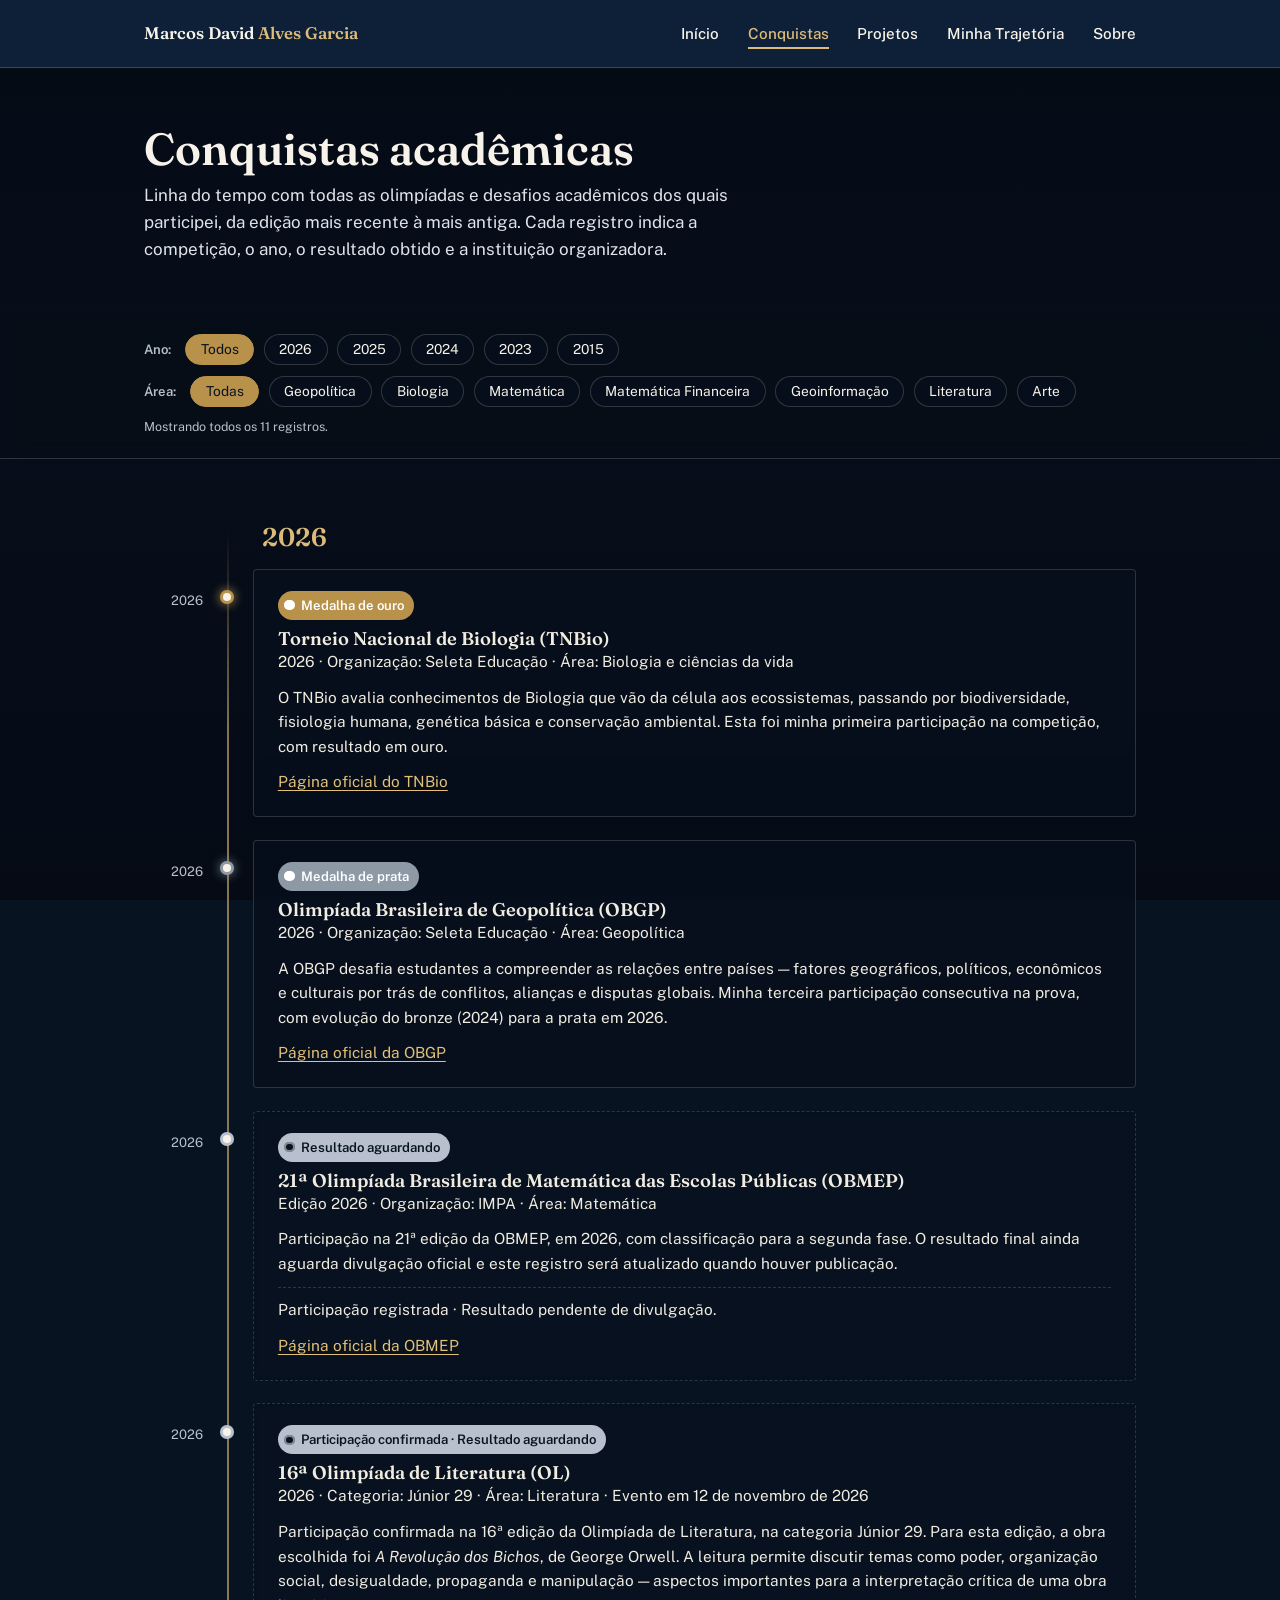
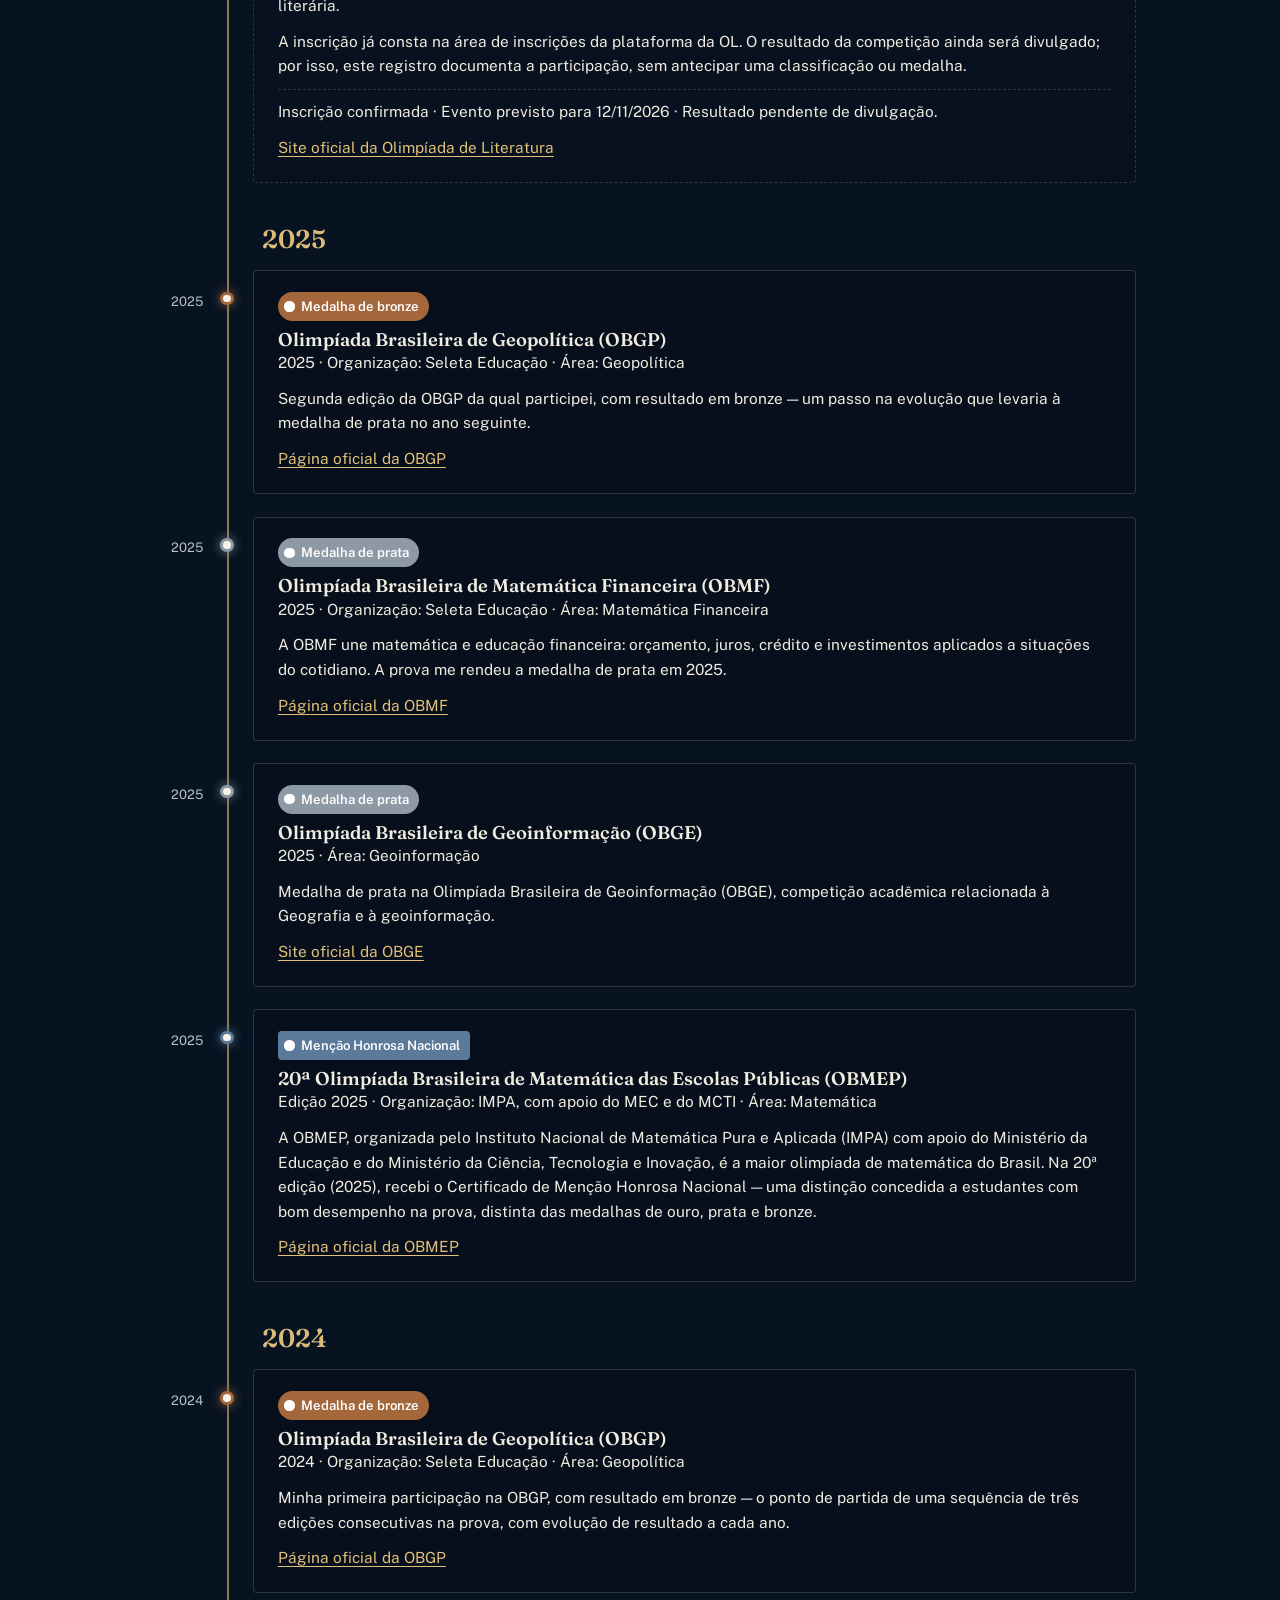
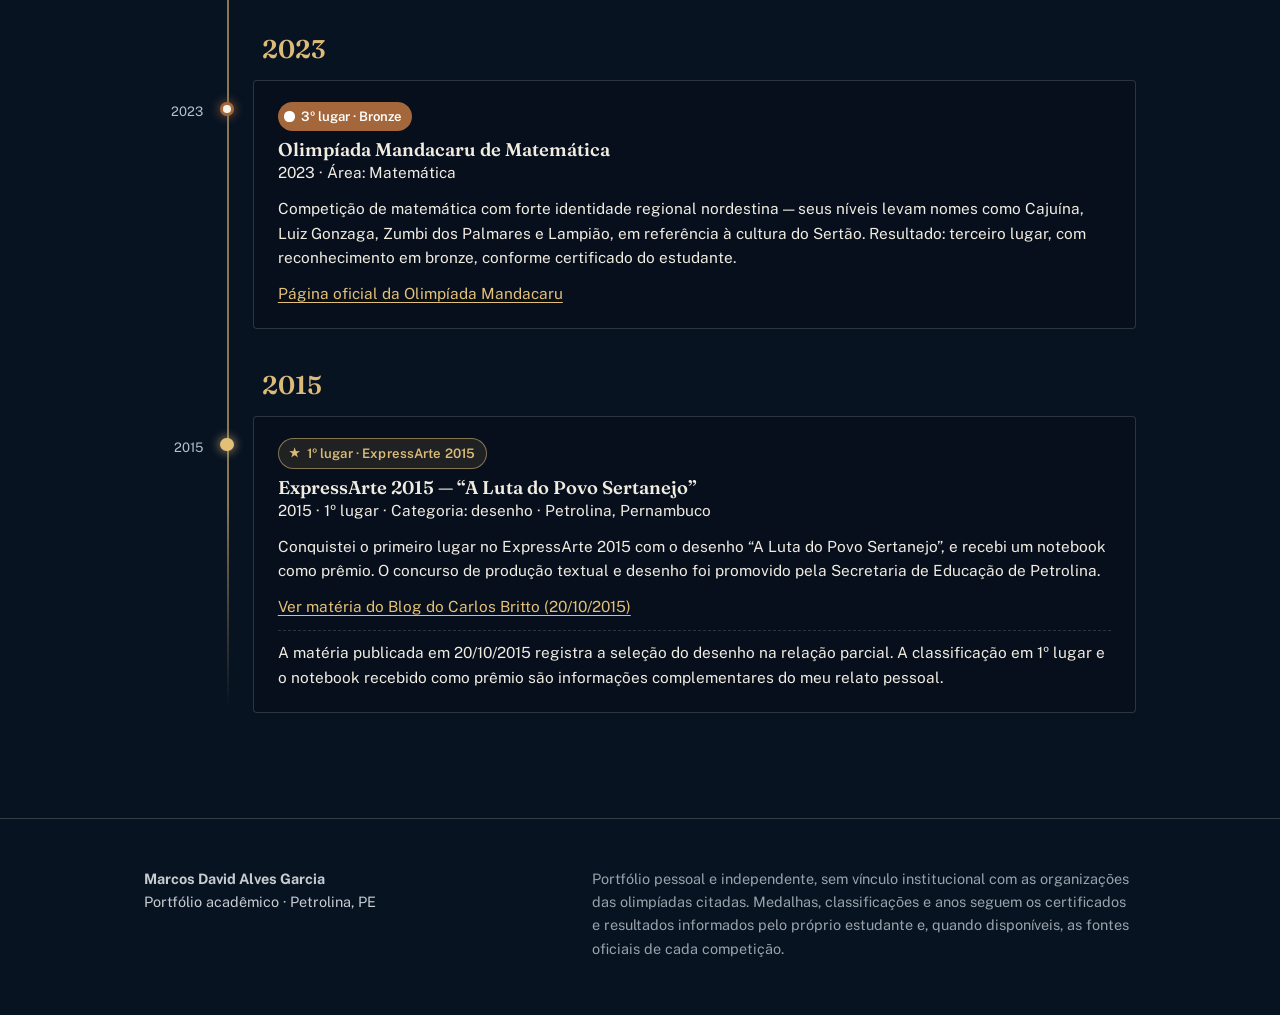
==== conquistas/index.html @ 0e39a878 "Adiciona link para a página de projetos" ====
<!DOCTYPE html>
<html lang="pt-BR">
<head>
<meta charset="UTF-8">
<meta name="viewport" content="width=device-width, initial-scale=1.0">
<title>Conquistas de Marcos David Alves Garcia | Medalhas em Olimpíadas Acadêmicas</title>
<meta name="description" content="Conheça as conquistas acadêmicas de Marcos David Alves Garcia: medalhas na OBGP, TNBio, OBMF, OBGE, Olimpíada Mandacaru e outras olimpíadas, de 2015 a 2026.">
<link rel="canonical" href="https://davidgarcia15.github.io/marcosdavidalvesgarcia.github.io./conquistas/">

<meta property="og:type" content="website">
<meta property="og:title" content="Conquistas de Marcos David Alves Garcia">
<meta property="og:description" content="Linha do tempo de medalhas e distinções em olimpíadas acadêmicas, de 2015 a 2026.">
<meta property="og:url" content="https://davidgarcia15.github.io/marcosdavidalvesgarcia.github.io./conquistas/">
<meta property="og:locale" content="pt_BR">
<meta name="twitter:card" content="summary">
<meta name="twitter:title" content="Conquistas de Marcos David Alves Garcia">
<meta name="twitter:description" content="Linha do tempo de medalhas e distinções em olimpíadas acadêmicas, de 2015 a 2026.">

<link rel="icon" href="data:image/svg+xml,%3Csvg xmlns='http://www.w3.org/2000/svg' viewBox='0 0 64 64'%3E%3Ccircle cx='32' cy='32' r='31' fill='%230e2038'/%3E%3Ccircle cx='32' cy='32' r='31' fill='none' stroke='%23b8914a' stroke-width='2'/%3E%3Ctext x='32' y='43' font-family='Georgia,serif' font-size='30' fill='%23dcbb79' text-anchor='middle'%3EM%3C/text%3E%3C/svg%3E">

<link rel="preconnect" href="https://fonts.googleapis.com">
<link rel="preconnect" href="https://fonts.gstatic.com" crossorigin>
<link href="https://fonts.googleapis.com/css2?family=Fraunces:ital,wght@0,500;0,600;1,500&family=Public+Sans:wght@400;500;600;700&display=swap" rel="stylesheet">

<link rel="stylesheet" href="../style.css">

<script type="application/ld+json">
{
  "@context": "https://schema.org",
  "@type": "CollectionPage",
  "name": "Conquistas de Marcos David Alves Garcia",
  "url": "https://davidgarcia15.github.io/marcosdavidalvesgarcia.github.io./conquistas/",
  "about": {
    "@type": "Person",
    "name": "Marcos David Alves Garcia"
  }
}
</script>
</head>
<body>
<a class="skip-link" href="#conteudo">Pular para o conteúdo</a>

<header class="site-header">
  <div class="wrap">
    <a class="brand" href="../">Marcos David <span>Alves Garcia</span></a>
    <button class="nav-toggle" aria-expanded="false" aria-controls="main-nav">Menu</button>
    <nav class="main-nav" id="main-nav" aria-label="Navegação principal">
      <ul>
        <li><a href="../">Início</a></li>
        <li><a href="./" aria-current="page">Conquistas</a></li>
        <li><a href="../projetos/">Projetos</a></li>
        <li><a href="../#minha-trajetoria">Minha Trajetória</a></li>
        <li><a href="../sobre/">Sobre</a></li>
      </ul>
    </nav>
  </div>
</header>

<main id="conteudo">

  <section class="page-hero">
    <div class="wrap">
      <h1>Conquistas acadêmicas</h1>
      <p>
        Linha do tempo com todas as olimpíadas e desafios acadêmicos dos quais participei,
        da edição mais recente à mais antiga. Cada registro indica a competição, o ano, o
        resultado obtido e a instituição organizadora.
      </p>
    </div>
  </section>

  <nav class="filters" aria-label="Filtros de conquistas">
    <div class="wrap">
      <div class="filter-row filter-group" role="group" aria-label="Filtrar por ano">
        <span class="filter-label">Ano:</span>
        <button type="button" class="filter-btn" data-filter-group="ano" data-filter-value="todos" aria-pressed="true">Todos</button>
        <button type="button" class="filter-btn" data-filter-group="ano" data-filter-value="2026" aria-pressed="false">2026</button>
        <button type="button" class="filter-btn" data-filter-group="ano" data-filter-value="2025" aria-pressed="false">2025</button>
        <button type="button" class="filter-btn" data-filter-group="ano" data-filter-value="2024" aria-pressed="false">2024</button>
        <button type="button" class="filter-btn" data-filter-group="ano" data-filter-value="2023" aria-pressed="false">2023</button>
        <button type="button" class="filter-btn" data-filter-group="ano" data-filter-value="2015" aria-pressed="false">2015</button>
      </div>
      <div class="filter-row filter-group" role="group" aria-label="Filtrar por área do conhecimento">
        <span class="filter-label">Área:</span>
        <button type="button" class="filter-btn" data-filter-group="area" data-filter-value="todas" aria-pressed="true">Todas</button>
        <button type="button" class="filter-btn" data-filter-group="area" data-filter-value="geopolitica" aria-pressed="false">Geopolítica</button>
        <button type="button" class="filter-btn" data-filter-group="area" data-filter-value="biologia" aria-pressed="false">Biologia</button>
        <button type="button" class="filter-btn" data-filter-group="area" data-filter-value="matematica" aria-pressed="false">Matemática</button>
        <button type="button" class="filter-btn" data-filter-group="area" data-filter-value="matematica-financeira" aria-pressed="false">Matemática Financeira</button>
        <button type="button" class="filter-btn" data-filter-group="area" data-filter-value="geoinformacao" aria-pressed="false">Geoinformação</button>
        <button type="button" class="filter-btn" data-filter-group="area" data-filter-value="literatura" aria-pressed="false">Literatura</button>
        <button type="button" class="filter-btn" data-filter-group="area" data-filter-value="arte" aria-pressed="false">Arte</button>
      </div>
      <p id="filter-status" class="filter-status" role="status" aria-live="polite" aria-atomic="true">11 registros no catálogo. Use os filtros para explorar a lista.</p>
    </div>
  </nav>

  <section class="timeline">
    <div class="wrap">
      <div class="timeline-list">

        <div class="year-group" data-year="2026">
          <h2 class="year-heading">2026</h2>

          <article class="achievement" data-ano="2026" data-area="biologia">
            <div class="achievement-when">2026</div>
            <div class="achievement-dot-col"><span class="achievement-dot dot-ouro"></span></div>
            <div class="achievement-card">
              <div class="achievement-top">
                <span class="medal-tag medal-ouro">Medalha de ouro</span>
              </div>
              <h3>Torneio Nacional de Biologia (TNBio)</h3>
              <p class="achievement-meta">2026 · Organização: Seleta Educação · Área: Biologia e ciências da vida</p>
              <p>
                O TNBio avalia conhecimentos de Biologia que vão da célula aos ecossistemas,
                passando por biodiversidade, fisiologia humana, genética básica e conservação
                ambiental. Esta foi minha primeira participação na competição, com resultado
                em ouro.
              </p>
              <p class="achievement-link"><a href="https://www.seletaeducacao.com.br/tnbio" target="_blank" rel="noopener">Página oficial do TNBio</a></p>
            </div>
          </article>

          <article class="achievement" data-ano="2026" data-area="geopolitica">
            <div class="achievement-when">2026</div>
            <div class="achievement-dot-col"><span class="achievement-dot dot-prata"></span></div>
            <div class="achievement-card">
              <div class="achievement-top">
                <span class="medal-tag medal-prata">Medalha de prata</span>
              </div>
              <h3>Olimpíada Brasileira de Geopolítica (OBGP)</h3>
              <p class="achievement-meta">2026 · Organização: Seleta Educação · Área: Geopolítica</p>
              <p>
                A OBGP desafia estudantes a compreender as relações entre países — fatores
                geográficos, políticos, econômicos e culturais por trás de conflitos, alianças
                e disputas globais. Minha terceira participação consecutiva na prova, com
                evolução do bronze (2024) para a prata em 2026.
              </p>
              <p class="achievement-link"><a href="https://www.seletaeducacao.com.br/obgp" target="_blank" rel="noopener">Página oficial da OBGP</a></p>
            </div>
          </article>

          <article class="achievement" data-ano="2026" data-area="matematica">
            <div class="achievement-when">2026</div>
            <div class="achievement-dot-col"><span class="achievement-dot dot-pendente"></span></div>
            <div class="achievement-card is-pending">
              <div class="achievement-top">
                <span class="medal-tag medal-pendente">Resultado aguardando</span>
              </div>
              <h3>21ª Olimpíada Brasileira de Matemática das Escolas Públicas (OBMEP)</h3>
              <p class="achievement-meta">Edição 2026 · Organização: IMPA · Área: Matemática</p>
              <p>
                Participação na 21ª edição da OBMEP, em 2026, com classificação para a
                segunda fase. O resultado final ainda aguarda divulgação oficial e este
                registro será atualizado quando houver publicação.
              </p>
              <p class="pending-note">Participação registrada · Resultado pendente de divulgação.</p>
              <p class="achievement-link"><a href="https://www.obmep.org.br/" target="_blank" rel="noopener">Página oficial da OBMEP</a></p>
            </div>
          </article>

          <article class="achievement" data-ano="2026" data-area="literatura">
            <div class="achievement-when">2026</div>
            <div class="achievement-dot-col"><span class="achievement-dot dot-pendente"></span></div>
            <div class="achievement-card is-pending">
              <div class="achievement-top">
                <span class="medal-tag medal-pendente">Participação confirmada · Resultado aguardando</span>
              </div>
              <h3>16ª Olimpíada de Literatura (OL)</h3>
              <p class="achievement-meta">2026 · Categoria: Júnior 29 · Área: Literatura · Evento em 12 de novembro de 2026</p>
              <p>
                Participação confirmada na 16ª edição da Olimpíada de Literatura, na categoria
                Júnior 29. Para esta edição, a obra escolhida foi <em>A Revolução dos Bichos</em>,
                de George Orwell. A leitura permite discutir temas como poder, organização
                social, desigualdade, propaganda e manipulação — aspectos importantes para a
                interpretação crítica de uma obra literária.
              </p>
              <p>
                A inscrição já consta na área de inscrições da plataforma da OL. O resultado
                da competição ainda será divulgado; por isso, este registro documenta a
                participação, sem antecipar uma classificação ou medalha.
              </p>
              <p class="pending-note">Inscrição confirmada · Evento previsto para 12/11/2026 · Resultado pendente de divulgação.</p>
              <p class="achievement-link"><a href="https://www.olimpiadadeliteratura.com.br/" target="_blank" rel="noopener">Site oficial da Olimpíada de Literatura</a></p>
            </div>
          </article>
        </div>

        <div class="year-group" data-year="2025">
          <h2 class="year-heading">2025</h2>

          <article class="achievement" data-ano="2025" data-area="geopolitica">
            <div class="achievement-when">2025</div>
            <div class="achievement-dot-col"><span class="achievement-dot dot-bronze"></span></div>
            <div class="achievement-card">
              <div class="achievement-top">
                <span class="medal-tag medal-bronze">Medalha de bronze</span>
              </div>
              <h3>Olimpíada Brasileira de Geopolítica (OBGP)</h3>
              <p class="achievement-meta">2025 · Organização: Seleta Educação · Área: Geopolítica</p>
              <p>
                Segunda edição da OBGP da qual participei, com resultado em bronze — um passo
                na evolução que levaria à medalha de prata no ano seguinte.
              </p>
              <p class="achievement-link"><a href="https://www.seletaeducacao.com.br/obgp" target="_blank" rel="noopener">Página oficial da OBGP</a></p>
            </div>
          </article>

          <article class="achievement" data-ano="2025" data-area="matematica-financeira">
            <div class="achievement-when">2025</div>
            <div class="achievement-dot-col"><span class="achievement-dot dot-prata"></span></div>
            <div class="achievement-card">
              <div class="achievement-top">
                <span class="medal-tag medal-prata">Medalha de prata</span>
              </div>
              <h3>Olimpíada Brasileira de Matemática Financeira (OBMF)</h3>
              <p class="achievement-meta">2025 · Organização: Seleta Educação · Área: Matemática Financeira</p>
              <p>
                A OBMF une matemática e educação financeira: orçamento, juros, crédito e
                investimentos aplicados a situações do cotidiano. A prova me rendeu a medalha
                de prata em 2025.
              </p>
              <p class="achievement-link"><a href="https://www.seletaeducacao.com.br/obmf" target="_blank" rel="noopener">Página oficial da OBMF</a></p>
            </div>
          </article>


          <article class="achievement" data-ano="2025" data-area="geoinformacao">
            <div class="achievement-when">2025</div>
            <div class="achievement-dot-col">
              <span class="achievement-dot dot-prata"></span>
            </div>
            <div class="achievement-card">
              <div class="achievement-top">
                <span class="medal-tag medal-prata">Medalha de prata</span>
              </div>
              <h3>Olimpíada Brasileira de Geoinformação (OBGE)</h3>
              <p class="achievement-meta">2025 · Área: Geoinformação</p>
              <p>
                Medalha de prata na Olimpíada Brasileira de Geoinformação (OBGE),
                competição acadêmica relacionada à Geografia e à geoinformação.
              </p>
              <p class="achievement-link">
                <a href="https://olimpiadadegeoinformacao.com.br/"
                   target="_blank" rel="noopener">Site oficial da OBGE</a>
              </p>
            </div>
          </article>

          <article class="achievement" data-ano="2025" data-area="matematica">
            <div class="achievement-when">2025</div>
            <div class="achievement-dot-col"><span class="achievement-dot dot-honra"></span></div>
            <div class="achievement-card">
              <div class="achievement-top">
                <span class="medal-tag medal-honra">Menção Honrosa Nacional</span>
              </div>
              <h3>20ª Olimpíada Brasileira de Matemática das Escolas Públicas (OBMEP)</h3>
              <p class="achievement-meta">Edição 2025 · Organização: IMPA, com apoio do MEC e do MCTI · Área: Matemática</p>
              <p>
                A OBMEP, organizada pelo Instituto Nacional de Matemática Pura e Aplicada
                (IMPA) com apoio do Ministério da Educação e do Ministério da Ciência,
                Tecnologia e Inovação, é a maior olimpíada de matemática do Brasil. Na 20ª
                edição (2025), recebi o Certificado de Menção Honrosa Nacional — uma distinção
                concedida a estudantes com bom desempenho na prova, distinta das medalhas de
                ouro, prata e bronze.
              </p>
              <p class="achievement-link"><a href="https://www.obmep.org.br/" target="_blank" rel="noopener">Página oficial da OBMEP</a></p>
            </div>
          </article>
        </div>

        <div class="year-group" data-year="2024">
          <h2 class="year-heading">2024</h2>

          <article class="achievement" data-ano="2024" data-area="geopolitica">
            <div class="achievement-when">2024</div>
            <div class="achievement-dot-col"><span class="achievement-dot dot-bronze"></span></div>
            <div class="achievement-card">
              <div class="achievement-top">
                <span class="medal-tag medal-bronze">Medalha de bronze</span>
              </div>
              <h3>Olimpíada Brasileira de Geopolítica (OBGP)</h3>
              <p class="achievement-meta">2024 · Organização: Seleta Educação · Área: Geopolítica</p>
              <p>
                Minha primeira participação na OBGP, com resultado em bronze — o ponto de
                partida de uma sequência de três edições consecutivas na prova, com evolução
                de resultado a cada ano.
              </p>
              <p class="achievement-link"><a href="https://www.seletaeducacao.com.br/obgp" target="_blank" rel="noopener">Página oficial da OBGP</a></p>
            </div>
          </article>
        </div>

        <div class="year-group" data-year="2023">
          <h2 class="year-heading">2023</h2>

          <article class="achievement" data-ano="2023" data-area="matematica">
            <div class="achievement-when">2023</div>
            <div class="achievement-dot-col"><span class="achievement-dot dot-bronze"></span></div>
            <div class="achievement-card">
              <div class="achievement-top">
                <span class="medal-tag medal-bronze">3º lugar · Bronze</span>
              </div>
              <h3>Olimpíada Mandacaru de Matemática</h3>
              <p class="achievement-meta">2023 · Área: Matemática</p>
              <p>
                Competição de matemática com forte identidade regional nordestina — seus
                níveis levam nomes como Cajuína, Luiz Gonzaga, Zumbi dos Palmares e Lampião,
                em referência à cultura do Sertão. Resultado: terceiro lugar, com
                reconhecimento em bronze, conforme certificado do estudante.
              </p>
              <p class="achievement-link"><a href="https://olimpiadamandacaru.com.br/" target="_blank" rel="noopener">Página oficial da Olimpíada Mandacaru</a></p>
            </div>
          </article>
        </div>

        <div class="year-group" data-year="2015">
          <h2 class="year-heading">2015</h2>

          <article class="achievement" data-ano="2015" data-area="arte">
            <div class="achievement-when">2015</div>
            <div class="achievement-dot-col"><span class="achievement-dot dot-primeiro-lugar"></span></div>
            <div class="achievement-card">
              <div class="achievement-top">
                <span class="resultado-tag resultado-primeiro-lugar">1º lugar · ExpressArte 2015</span>
              </div>
              <h3>ExpressArte 2015 — “A Luta do Povo Sertanejo”</h3>
              <p class="achievement-meta">2015 · 1º lugar · Categoria: desenho · Petrolina, Pernambuco</p>
              <p>
                Conquistei o primeiro lugar no ExpressArte 2015 com o desenho “A Luta do Povo
                Sertanejo”, e recebi um notebook como prêmio. O concurso de produção textual e
                desenho foi promovido pela Secretaria de Educação de Petrolina.
              </p>
              <p class="achievement-link">
                <a href="https://www.carlosbritto.com/secretaria-de-educacao-de-petrolina-divulga-resultado-do-concurso-expressarte-2015/"
                   target="_blank" rel="noopener noreferrer">
                  Ver matéria do Blog do Carlos Britto (20/10/2015)
                </a>
              </p>
              <p class="pending-note">
                A matéria publicada em 20/10/2015 registra a seleção do desenho na relação parcial.
                A classificação em 1º lugar e o notebook recebido como prêmio são informações
                complementares do meu relato pessoal.
              </p>
            </div>
          </article>
        </div>

      </div>
    </div>
  </section>

</main>

<footer class="site-footer">
  <div class="wrap">
    <div>
      <strong>Marcos David Alves Garcia</strong><br>
      Portfólio acadêmico · Petrolina, PE
    </div>
    <p class="footer-note">
      Portfólio pessoal e independente, sem vínculo institucional com as organizações das
      olimpíadas citadas. Medalhas, classificações e anos seguem os certificados e resultados
      informados pelo próprio estudante e, quando disponíveis, as fontes oficiais de cada
      competição.
    </p>
  </div>
</footer>

<script src="../script.js"></script>
</body>
</html>
---- style.css ----
/* =====================================================================
   Marcos David Alves Garcia — Portfólio Acadêmico
   Folha de estilos principal
   Identidade visual: "A Noite Estrelada" (Vincent van Gogh, 1889)
   ===================================================================== */

/* ---------- Tokens ---------- */
:root {
  --navy: #0e2038;
  --navy-deep: #081322;
  --cream: #f7f3ea;
  --cream-soft: #efe8d8;
  --ink: #f1ece0;              /* texto principal — claro, para o novo fundo escuro */
  --ink-soft: #b7c0cc;         /* texto secundário — claro e discreto */
  --gold: #b8914a;
  --gold-text: #e3c077;        /* links e destaques dourados sobre fundo escuro */
  --gold-on-navy: #dcbb79;
  --green: #2f4a3c;
  --blue: #7fb3e8;              /* anel de foco — claro o bastante sobre fundo escuro */
  --silver: #8e99a6;
  --bronze: #a3673b;
  --honor: #5b7a99;
  --border: rgba(247, 243, 234, 0.16);
  --border-on-navy: rgba(247, 243, 234, 0.18);

  --panel: rgba(7, 16, 29, 0.74);      /* painel "vidro" para cartões e áreas de leitura */
  --panel-soft: rgba(7, 16, 29, 0.5);  /* painel mais discreto */
  --star-glow: #ffe9ab;                /* cor dos brilhos/estrelas animados */

  /* "A Noite Estrelada" — reprodução em domínio público (Google Art Project,
     via Wikimedia Commons). Mesma imagem reaproveitada no fundo contínuo do
     site e na seção "Um céu de conquistas" — o navegador baixa uma vez só. */
  --starry-img: url("https://upload.wikimedia.org/wikipedia/commons/thumb/e/ea/Van_Gogh_-_Starry_Night_-_Google_Art_Project.jpg/1920px-Van_Gogh_-_Starry_Night_-_Google_Art_Project.jpg");

  --font-display: "Fraunces", "Iowan Old Style", Georgia, "Times New Roman", serif;
  --font-body: "Public Sans", -apple-system, BlinkMacSystemFont, "Segoe UI", Roboto, sans-serif;

  --max-width: 1040px;
  --content-width: 42rem;
  --radius: 4px;
  --speed: 220ms;
}

/* ---------- Reset ---------- */
*,
*::before,
*::after {
  box-sizing: border-box;
}

html {
  scroll-behavior: smooth;
}

body {
  margin: 0;
  color: var(--ink);
  font-family: var(--font-body);
  font-size: 1.0625rem;
  line-height: 1.6;
  -webkit-font-smoothing: antialiased;

  /* Fundo contínuo: um véu escuro translúcido sobre a pintura, fixo em
     relação à janela, para que o céu estrelado pareça uma única tela por
     trás de todo o site em vez de se repetir a cada seção. */
  background-image:
    linear-gradient(180deg, rgba(5, 11, 22, 0.74) 0%, rgba(6, 13, 25, 0.82) 45%, rgba(5, 10, 20, 0.92) 100%),
    var(--starry-img);
  background-repeat: no-repeat, no-repeat;
  background-position: center top, center 18%;
  background-size: cover, cover;
  background-attachment: fixed, fixed;
  background-color: var(--navy-deep);
}

img {
  max-width: 100%;
  display: block;
}

a {
  color: var(--gold-text);
  text-decoration-thickness: 1px;
  text-underline-offset: 3px;
}

a:hover {
  color: var(--cream);
}

h1, h2, h3, h4 {
  font-family: var(--font-display);
  line-height: 1.15;
  margin: 0 0 0.5em;
  font-weight: 600;
  color: var(--ink);
}

p {
  margin: 0 0 1.1em;
}

ul, ol {
  padding-left: 1.3em;
}

main {
  display: block;
}

/* ---------- Acessibilidade ---------- */
.skip-link {
  position: absolute;
  left: -999px;
  top: auto;
  background: var(--navy);
  color: var(--cream);
  padding: 0.8em 1.2em;
  z-index: 1000;
  border-radius: var(--radius);
}

.skip-link:focus {
  left: 1rem;
  top: 1rem;
}

a:focus-visible,
button:focus-visible,
.filter-btn:focus-visible,
.nav-toggle:focus-visible,
.medal-star:focus-visible {
  outline: 3px solid var(--blue);
  outline-offset: 3px;
  border-radius: 2px;
}

.sr-only {
  position: absolute;
  width: 1px;
  height: 1px;
  padding: 0;
  margin: -1px;
  overflow: hidden;
  clip: rect(0, 0, 0, 0);
  white-space: nowrap;
  border: 0;
}

@media (prefers-reduced-motion: reduce) {
  html {
    scroll-behavior: auto;
  }
  *, *::before, *::after {
    animation-duration: 0.001ms !important;
    animation-iteration-count: 1 !important;
    transition-duration: 0.001ms !important;
    scroll-behavior: auto !important;
  }
  body {
    /* Sem o leve efeito de paralaxe do fundo fixo ao rolar. */
    background-attachment: scroll, scroll;
  }
}

/* ---------- Layout helpers ---------- */
.wrap {
  max-width: var(--max-width);
  margin: 0 auto;
  padding: 0 1.5rem;
}

.prose {
  max-width: var(--content-width);
}

section {
  padding: 4.5rem 0;
}

.section-label {
  font-family: var(--font-body);
  font-size: 0.8rem;
  font-weight: 600;
  color: var(--gold-text);
  margin-bottom: 0.6rem;
  letter-spacing: 0.02em;
}

.section-intro {
  max-width: 40rem;
  color: var(--ink-soft);
  font-size: 1.05rem;
}

/* ---------- Header / nav ---------- */
.site-header {
  background: var(--navy);
  color: var(--cream);
  position: sticky;
  top: 0;
  z-index: 100;
  border-bottom: 1px solid var(--border-on-navy);
}

.site-header .wrap {
  display: flex;
  align-items: center;
  justify-content: space-between;
  height: 4.2rem;
}

.brand {
  font-family: var(--font-display);
  font-weight: 600;
  font-size: 1.05rem;
  color: var(--cream);
  text-decoration: none;
  white-space: nowrap;
  overflow: hidden;
  text-overflow: ellipsis;
}

.brand span {
  color: var(--gold-on-navy);
}

.main-nav ul {
  list-style: none;
  display: flex;
  gap: 1.8rem;
  margin: 0;
  padding: 0;
}

.main-nav a {
  color: var(--cream);
  text-decoration: none;
  font-size: 0.95rem;
  font-weight: 500;
  padding: 0.3rem 0;
  border-bottom: 2px solid transparent;
}

.main-nav a:hover,
.main-nav a[aria-current="page"] {
  border-bottom-color: var(--gold-on-navy);
  color: var(--gold-on-navy);
}

.nav-toggle {
  display: none;
  background: none;
  border: 1px solid var(--border-on-navy);
  color: var(--cream);
  padding: 0.4rem 0.7rem;
  border-radius: var(--radius);
  font-size: 1rem;
  cursor: pointer;
}

@media (max-width: 680px) {
  .nav-toggle {
    display: block;
  }
  .main-nav {
    display: none;
    width: 100%;
    padding-bottom: 1rem;
  }
  .main-nav.is-open {
    display: block;
  }
  .main-nav ul {
    flex-direction: column;
    gap: 0;
  }
  .main-nav a {
    display: block;
    padding: 0.7rem 0;
  }
  .site-header .wrap {
    flex-wrap: wrap;
    height: auto;
    padding-top: 0.9rem;
    padding-bottom: 0.9rem;
  }
}

/* ---------- Hero ---------- */
.hero {
  position: relative;
  overflow: hidden;
  padding: 5rem 0 4.5rem;
}

.hero::before {
  /* Reforço de legibilidade sobre a pintura, concentrado atrás do título. */
  content: "";
  position: absolute;
  inset: 0;
  background: radial-gradient(60% 90% at 28% 35%, rgba(4, 9, 18, 0.55) 0%, rgba(4, 9, 18, 0) 70%);
  pointer-events: none;
}

.hero-inner {
  position: relative;
  opacity: 0;
  transform: translateY(10px);
  animation: hero-in 700ms ease-out 80ms forwards;
}

@keyframes hero-in {
  to {
    opacity: 1;
    transform: translateY(0);
  }
}

@media (prefers-reduced-motion: reduce) {
  .hero-inner {
    opacity: 1;
    transform: none;
    animation: none;
  }
}

.eyebrow-plain {
  color: var(--gold-on-navy);
  font-size: 0.95rem;
  margin-bottom: 0.8rem;
}

.hero h1 {
  color: var(--cream);
  font-size: clamp(2.3rem, 5.5vw, 3.6rem);
  max-width: 16ch;
  margin-bottom: 0.5rem;
}

.hero-tagline {
  font-family: var(--font-display);
  font-style: italic;
  font-size: 1.25rem;
  color: var(--gold-on-navy);
  margin-bottom: 1.4rem;
}

.hero-text {
  max-width: 38rem;
  color: #dfe4ea;
  font-size: 1.1rem;
}

.hero-actions {
  display: flex;
  gap: 1rem;
  flex-wrap: wrap;
  margin-top: 1.8rem;
}

/* ---------- Botões ---------- */
.btn {
  display: inline-block;
  padding: 0.75rem 1.5rem;
  border-radius: var(--radius);
  font-weight: 600;
  text-decoration: none;
  font-size: 0.98rem;
  border: 1px solid transparent;
  transition: background var(--speed), color var(--speed), border-color var(--speed);
}

.btn-primary {
  background: var(--gold);
  color: var(--navy-deep);
}

.btn-primary:hover {
  background: var(--gold-on-navy);
  color: var(--navy-deep);
}

.btn-ghost {
  border-color: var(--border-on-navy);
  color: var(--cream);
}

.btn-ghost:hover {
  border-color: var(--gold-on-navy);
  color: var(--gold-on-navy);
}

.btn-ghost-light {
  border-color: var(--border);
  color: var(--ink);
}

.btn-ghost-light:hover {
  border-color: var(--gold-text);
  color: var(--gold-text);
}

/* ---------- Highlights / cards grid ---------- */
.card-grid {
  display: grid;
  grid-template-columns: repeat(auto-fit, minmax(240px, 1fr));
  gap: 1.6rem;
  margin-top: 2.2rem;
}

.highlight-card {
  background: var(--panel);
  border: 1px solid var(--border);
  border-left: 3px solid var(--gold);
  padding: 1.4rem 1.5rem;
  border-radius: var(--radius);
  backdrop-filter: blur(3px);
}

.highlight-card h3 {
  font-size: 1.05rem;
  margin-bottom: 0.35rem;
}

.highlight-card .meta {
  font-size: 0.88rem;
  color: var(--ink-soft);
  margin-bottom: 0.5rem;
}

.highlight-card p {
  font-size: 0.95rem;
  color: var(--ink-soft);
  margin-bottom: 0;
}

/* ---------- Medal tag ---------- */
.medal-tag {
  display: inline-flex;
  align-items: center;
  gap: 0.4rem;
  font-size: 0.82rem;
  font-weight: 600;
  padding: 0.25rem 0.6rem 0.25rem 0.4rem;
  border-radius: 999px;
  color: #fff;
}

.medal-tag::before {
  content: "";
  width: 0.65rem;
  height: 0.65rem;
  border-radius: 50%;
  background: currentColor;
  box-shadow: 0 0 0 2px rgba(255,255,255,0.5) inset;
}

.medal-ouro { background: var(--gold); color: #fff; }
.medal-prata { background: var(--silver); color: #fff; }
.medal-bronze { background: var(--bronze); color: #fff; }
.medal-honra { background: var(--honor); color: #fff; border-radius: var(--radius); }
.medal-pendente { background: var(--ink-soft); color: var(--navy-deep); }

.resultado-tag {
  display: inline-flex;
  align-items: center;
  gap: 0.4rem;
  padding: 0.25rem 0.65rem;
  border: 1px solid rgba(220, 187, 121, 0.55);
  border-radius: 999px;
  background: rgba(184, 145, 74, 0.14);
  color: var(--gold-on-navy);
  font-size: 0.82rem;
  font-weight: 600;
}
.resultado-tag::before { content: "★"; font-size: 0.78rem; }
.resultado-primeiro-lugar { letter-spacing: 0.01em; }

/* ---------- Áreas de interesse ---------- */
.area-list {
  list-style: none;
  margin: 2.2rem 0 0;
  padding: 0;
  display: grid;
  grid-template-columns: repeat(auto-fit, minmax(210px, 1fr));
  gap: 1.4rem;
}

.area-list li {
  background: var(--panel-soft);
  border: 1px solid var(--border);
  padding: 1.2rem 1.3rem;
  border-radius: var(--radius);
  backdrop-filter: blur(3px);
}

.area-list h3 {
  font-size: 1rem;
  margin-bottom: 0.3rem;
}

.area-list p {
  font-size: 0.92rem;
  color: var(--ink-soft);
  margin: 0;
}

/* ---------- Links / fontes ---------- */
.source-list {
  list-style: none;
  padding: 0;
  margin: 1.6rem 0 0;
  display: grid;
  gap: 0.7rem;
}

.source-list a {
  display: block;
  padding: 0.75rem 1rem;
  border: 1px solid var(--border);
  border-radius: var(--radius);
  text-decoration: none;
  color: var(--ink);
  font-size: 0.95rem;
  background: var(--panel-soft);
}

.source-list a:hover {
  border-color: var(--gold-text);
  color: var(--gold-text);
}

.source-list .label {
  display: block;
  font-size: 0.8rem;
  color: var(--ink-soft);
}

/* ---------- Footer ---------- */
.site-footer {
  background: var(--navy-deep);
  color: #c7ccd1;
  padding: 3rem 0 2.5rem;
  font-size: 0.9rem;
  border-top: 1px solid var(--border-on-navy);
}

.site-footer a {
  color: var(--gold-on-navy);
}

.site-footer .wrap {
  display: flex;
  flex-wrap: wrap;
  gap: 1rem 2.5rem;
  justify-content: space-between;
}

.footer-note {
  max-width: 34rem;
  color: #9aa3ab;
}

/* =====================================================================
   Seção especial: "Um céu de conquistas"
   A pintura completa, em suas proporções originais, como numa galeria —
   com os registros de conquistas posicionados sobre o céu estrelado.
   ===================================================================== */

.sky-gallery {
  position: relative;
  padding: 5rem 0 5.5rem;
  text-align: center;
  background: radial-gradient(ellipse 80% 70% at 50% 40%, rgba(0,0,0,0) 0%, rgba(2,6,14,0.35) 100%);
}

.sky-gallery .section-label {
  text-align: center;
}

.sky-gallery-title {
  font-style: italic;
  font-size: clamp(1.6rem, 3.6vw, 2.3rem);
  color: var(--gold-on-navy);
  max-width: 28ch;
  margin: 0 auto 0.7rem;
}

.sky-gallery .section-intro {
  margin: 0 auto;
  text-align: center;
}

.sky-frame-wrap {
  max-width: 880px;
  margin: 2.8rem auto 0;
}

.sky-frame {
  position: relative;
  width: 100%;
  aspect-ratio: 44567 / 35291;
  background-image: var(--starry-img);
  background-size: contain;
  background-position: center;
  background-repeat: no-repeat;
  background-color: #050b16;
  border-radius: 6px;
  overflow: hidden;
  box-shadow: 0 30px 70px -24px rgba(0,0,0,0.65), 0 0 0 1px var(--border-on-navy);
}

/* Brilhos: pequenos pontos de luz dourada, discretos e assíncronos */
.sky-twinkles {
  position: absolute;
  inset: 0;
  pointer-events: none;
}

.sky-twinkles span {
  position: absolute;
  width: 3px;
  height: 3px;
  border-radius: 50%;
  background: var(--star-glow);
  box-shadow: 0 0 5px 1px rgba(255, 233, 171, 0.65);
  opacity: 0;
  animation: twinkle 5.5s ease-in-out infinite;
}

@keyframes twinkle {
  0%, 100% { opacity: 0; transform: scale(0.6); }
  50% { opacity: 0.9; transform: scale(1.3); }
}

.sky-twinkles span:nth-child(1)  { top: 8%;  left: 12%; animation-delay: 0.2s;  animation-duration: 4.8s; }
.sky-twinkles span:nth-child(2)  { top: 22%; left: 44%; animation-delay: 1.6s;  animation-duration: 6.2s; }
.sky-twinkles span:nth-child(3)  { top: 15%; left: 68%; animation-delay: 0.9s;  animation-duration: 5.4s; }
.sky-twinkles span:nth-child(4)  { top: 35%; left: 8%;  animation-delay: 2.4s;  animation-duration: 5s;   }
.sky-twinkles span:nth-child(5)  { top: 44%; left: 28%; animation-delay: 0.5s;  animation-duration: 6.6s; }
.sky-twinkles span:nth-child(6)  { top: 30%; left: 58%; animation-delay: 3.1s;  animation-duration: 4.6s; }
.sky-twinkles span:nth-child(7)  { top: 18%; left: 85%; animation-delay: 1.1s;  animation-duration: 5.8s; }
.sky-twinkles span:nth-child(8)  { top: 52%; left: 74%; animation-delay: 2.8s;  animation-duration: 5.2s; }
.sky-twinkles span:nth-child(9)  { top: 60%; left: 40%; animation-delay: 0.7s;  animation-duration: 6s;   }
.sky-twinkles span:nth-child(10) { top: 10%; left: 30%; animation-delay: 3.6s;  animation-duration: 4.9s; }
.sky-twinkles span:nth-child(11) { top: 48%; left: 16%; animation-delay: 1.9s;  animation-duration: 5.6s; }
.sky-twinkles span:nth-child(12) { top: 38%; left: 92%; animation-delay: 2.1s;  animation-duration: 6.4s; }
.sky-twinkles span:nth-child(13) { top: 6%;  left: 56%; animation-delay: 4.2s;  animation-duration: 5.1s; }
.sky-twinkles span:nth-child(14) { top: 56%; left: 54%; animation-delay: 0.3s;  animation-duration: 5.9s; }
.sky-twinkles span:nth-child(15) { top: 26%; left: 20%; animation-delay: 3.9s;  animation-duration: 4.7s; }
.sky-twinkles span:nth-child(16) { top: 64%; left: 24%; animation-delay: 1.4s;  animation-duration: 6.1s; }
.sky-twinkles span:nth-child(17) { top: 42%; left: 64%; animation-delay: 2.6s;  animation-duration: 5.3s; }
.sky-twinkles span:nth-child(18) { top: 12%; left: 76%; animation-delay: 0.6s;  animation-duration: 5.7s; }

/* Conquistas: pontos de luz clicáveis/focáveis sobre a pintura */
.medal-star {
  position: absolute;
  left: var(--x);
  top: var(--y);
  transform: translate(-50%, -50%);
  display: flex;
  align-items: center;
  justify-content: center;
  width: 2.6rem;
  height: 2.6rem;
  padding: 0;
  border: 0;
  background: none;
  cursor: pointer;
  opacity: 0;
  transform-origin: center;
  animation: none;
}

.sky-gallery.is-visible .medal-star {
  animation: medal-in 700ms calc(var(--i, 0) * 110ms) both ease-out;
}

@keyframes medal-in {
  0% { opacity: 0; transform: translate(-50%, -50%) scale(0.2); }
  65% { opacity: 1; transform: translate(-50%, -50%) scale(1.25); }
  100% { opacity: 1; transform: translate(-50%, -50%) scale(1); }
}

.medal-star-dot {
  width: 0.8rem;
  height: 0.8rem;
  border-radius: 50%;
  background: var(--gold-on-navy);
  box-shadow: 0 0 0 1px rgba(255,255,255,0.55) inset, 0 0 10px 3px rgba(220, 187, 121, 0.55);
  transition: box-shadow var(--speed), transform var(--speed);
}

.medal-star:hover .medal-star-dot,
.medal-star:focus-visible .medal-star-dot {
  transform: scale(1.25);
  box-shadow: 0 0 0 1px rgba(255,255,255,0.7) inset, 0 0 16px 6px rgba(220, 187, 121, 0.8);
}

.medal-star-ouro   { background: var(--gold); }
.medal-star-prata  { background: var(--silver); }
.medal-star-bronze { background: var(--bronze); }
.medal-star-honra  { background: var(--honor); }

.sky-frame-credit {
  margin: 1rem 0 0;
  font-size: 0.78rem;
  color: var(--ink-soft);
}

.sky-frame-credit a {
  color: var(--ink-soft);
  text-decoration: underline;
}

@media (max-width: 560px) {
  .medal-star {
    width: 2.2rem;
    height: 2.2rem;
  }
}

/* ---------- Painel de detalhes da medalha ---------- */
dialog.medal-dialog {
  max-width: 34rem;
  width: calc(100% - 2.5rem);
  padding: 0;
  border: 1px solid var(--border-on-navy);
  border-radius: 8px;
  background: #0b1a2e;
  color: var(--ink);
  box-shadow: 0 30px 70px -20px rgba(0,0,0,0.7);
}

dialog.medal-dialog::backdrop {
  background: rgba(3, 7, 14, 0.72);
  backdrop-filter: blur(2px);
}

.medal-dialog-inner {
  position: relative;
  padding: 2.2rem 1.9rem 1.9rem;
}

.medal-dialog-close {
  position: absolute;
  top: 0.8rem;
  right: 0.8rem;
  width: 2.2rem;
  height: 2.2rem;
  border-radius: 50%;
  border: 1px solid var(--border-on-navy);
  background: none;
  color: var(--cream);
  font-size: 1.3rem;
  line-height: 1;
  cursor: pointer;
}

.medal-dialog-close:hover {
  border-color: var(--gold-on-navy);
  color: var(--gold-on-navy);
}

.medal-dialog-content h3 {
  font-size: 1.3rem;
  margin-top: 0.7rem;
}

.medal-dialog-content .achievement-meta {
  font-size: 0.86rem;
  color: var(--ink-soft);
  margin-bottom: 0.6rem;
}

.medal-dialog-content p {
  font-size: 0.98rem;
  color: var(--ink);
}

.medal-dialog-content .achievement-link {
  font-size: 0.9rem;
  margin-bottom: 0;
}

/* =====================================================================
   Página: Conquistas (timeline)
   ===================================================================== */

.page-hero {
  padding: 3.4rem 0 3rem;
  position: relative;
}

.page-hero::before {
  content: "";
  position: absolute;
  inset: 0;
  background: linear-gradient(180deg, rgba(4,9,18,0.5), rgba(4,9,18,0.15));
  pointer-events: none;
}

.page-hero .wrap {
  position: relative;
}

.page-hero h1 {
  color: var(--cream);
  font-size: clamp(2rem, 4.5vw, 2.8rem);
  margin-bottom: 0.5rem;
}

.page-hero p {
  color: #dfe4ea;
  max-width: 38rem;
  margin-bottom: 0;
}

.filters {
  background: rgba(6, 13, 24, 0.86);
  backdrop-filter: blur(10px);
  border-bottom: 1px solid var(--border-on-navy);
  padding: 1.4rem 0;
  position: sticky;
  top: 4.2rem;
  z-index: 50;
}

@media (max-width: 680px) {
  .filters {
    top: 0;
  }
}

.filter-group {
  display: flex;
  flex-wrap: wrap;
  gap: 0.6rem;
  align-items: center;
}

.filter-group .filter-label {
  font-size: 0.82rem;
  font-weight: 600;
  color: var(--ink-soft);
  margin-right: 0.3rem;
}

.filter-btn {
  background: var(--panel-soft);
  border: 1px solid var(--border-on-navy);
  color: var(--cream);
  padding: 0.4rem 0.9rem;
  border-radius: 999px;
  font-size: 0.86rem;
  cursor: pointer;
  font-family: var(--font-body);
}

.filter-btn[aria-pressed="true"] {
  background: var(--gold);
  border-color: var(--gold);
  color: var(--navy-deep);
}

.filter-row {
  margin-bottom: 0.7rem;
}

.filter-row:last-child {
  margin-bottom: 0;
}

.filter-status {
  margin: 0.45rem 0 0;
  color: var(--ink-soft);
  font-size: 0.78rem;
  line-height: 1.45;
}

/* Timeline */
.timeline {
  padding: 3rem 0 4rem;
}

.timeline-list {
  position: relative;
  margin-top: 1rem;
}

.timeline-list::before {
  content: "";
  position: absolute;
  left: 5.2rem;
  top: 0.4rem;
  bottom: 0.4rem;
  width: 2px;
  background: linear-gradient(180deg, transparent, var(--gold-on-navy) 6%, var(--gold-on-navy) 94%, transparent);
  opacity: 0.6;
}

@media (max-width: 620px) {
  .timeline-list::before {
    left: 0.6rem;
  }
}

.year-group {
  margin-bottom: 2.6rem;
}

.year-heading {
  font-family: var(--font-display);
  font-size: 1.6rem;
  color: var(--gold-on-navy);
  margin-left: 7.4rem;
  margin-bottom: 1rem;
}

@media (max-width: 620px) {
  .year-heading {
    margin-left: 2rem;
  }
}

.achievement {
  display: grid;
  grid-template-columns: 4.6rem 1.2rem 1fr;
  gap: 0;
  margin-bottom: 1.4rem;
  transition: opacity var(--speed);
}

.achievement[hidden] {
  display: none;
}

.achievement-when {
  text-align: right;
  padding-right: 0.9rem;
  font-size: 0.82rem;
  color: var(--ink-soft);
  padding-top: 1.3rem;
}

.achievement-dot-col {
  display: flex;
  justify-content: center;
  padding-top: 1.35rem;
}

.achievement-dot {
  width: 0.85rem;
  height: 0.85rem;
  border-radius: 50%;
  background: var(--cream);
  border: 3px solid var(--navy);
  z-index: 2;
  box-shadow: 0 0 8px 1px rgba(220, 187, 121, 0.35);
}

.dot-ouro { border-color: var(--gold); box-shadow: 0 0 9px 2px rgba(184, 145, 74, 0.55); }
.dot-prata { border-color: var(--silver); box-shadow: 0 0 9px 2px rgba(142, 153, 166, 0.45); }
.dot-bronze { border-color: var(--bronze); box-shadow: 0 0 9px 2px rgba(163, 103, 59, 0.5); }
.dot-honra { border-color: var(--honor); box-shadow: 0 0 9px 2px rgba(91, 122, 153, 0.5); }
.dot-pendente { border-color: var(--ink-soft); box-shadow: none; }
.dot-primeiro-lugar { border-color: var(--gold-text); background: var(--gold-text); box-shadow: 0 0 9px 2px rgba(220, 187, 121, 0.5); }

@media (max-width: 620px) {
  .achievement {
    grid-template-columns: 1.2rem 1fr;
  }
  .achievement-when {
    display: none;
  }
}

.achievement-card {
  background: var(--panel);
  border: 1px solid var(--border);
  border-radius: var(--radius);
  padding: 1.3rem 1.5rem 1.4rem;
  margin-left: 1rem;
  backdrop-filter: blur(3px);
}

.achievement-card.is-pending {
  background: var(--panel-soft);
  border-style: dashed;
}

.achievement-top {
  display: flex;
  flex-wrap: wrap;
  align-items: center;
  gap: 0.6rem;
  margin-bottom: 0.5rem;
}

.achievement-card h3 {
  font-size: 1.15rem;
  margin: 0;
}

.achievement-meta {
  font-size: 0.86rem;
  color: var(--ink-soft);
  margin-bottom: 0.6rem;
}

.achievement-card p {
  font-size: 0.96rem;
  color: var(--ink);
  margin-bottom: 0.7rem;
}

.achievement-card p:last-of-type {
  margin-bottom: 0;
}

.achievement-link {
  font-size: 0.88rem;
}

.pending-note {
  font-size: 0.86rem;
  color: var(--ink-soft);
  border-top: 1px dashed var(--border);
  padding-top: 0.6rem;
  margin-top: 0.6rem;
}

/* =====================================================================
   Página: Sobre
   ===================================================================== */

.about-section {
  padding-top: 3.5rem;
}

.about-section h2 {
  font-size: 1.4rem;
  margin-top: 2.2rem;
}

.about-section h2:first-of-type {
  margin-top: 0;
}

.callout {
  background: var(--panel-soft);
  border-left: 3px solid var(--gold-on-navy);
  padding: 1.1rem 1.4rem;
  border-radius: var(--radius);
  font-size: 0.95rem;
  color: var(--ink-soft);
  margin: 1.6rem 0;
  backdrop-filter: blur(3px);
}

/* =====================================================================
   Seção especial: "Minha Trajetória"
   Linha do tempo horizontal: uma caneta dourada percorre um traço
   orgânico uma única vez, revelando os marcos conforme avança.
   Reaproveita os tokens de cor/tipografia do topo do arquivo e os
   componentes já existentes (.medal-tag, .achievement-meta,
   .achievement-link, dialog.medal-dialog) para o painel de detalhes.
   ===================================================================== */

.trajectory {
  position: relative;
  /* mesmo fundo contínuo da pintura usado em todo o site (ver "body"
     no topo deste arquivo), garantido também aqui, por dentro da seção */
  background-image:
    linear-gradient(180deg, rgba(5, 11, 22, 0.74) 0%, rgba(6, 13, 25, 0.82) 45%, rgba(5, 10, 20, 0.92) 100%),
    var(--starry-img);
  background-repeat: no-repeat, no-repeat;
  background-position: center top, center 18%;
  background-size: cover, cover;
  background-color: var(--navy-deep);
}

.trajectory-rail-scroll {
  overflow-x: visible;
}

.trajectory-rail {
  --rail-h: 150px;
  position: relative;
  margin-top: 3rem;
}

.trajectory-line {
  position: absolute;
  top: 0;
  left: 0;
  width: 100%;
  height: var(--rail-h);
  pointer-events: none;
}

.trajectory-path-bg {
  fill: none;
  stroke: var(--border-on-navy);
  stroke-width: 2;
  stroke-linecap: round;
}

.trajectory-path-ink {
  fill: none;
  stroke: var(--gold-on-navy);
  stroke-width: 2.5;
  stroke-linecap: round;
  filter: drop-shadow(0 0 3px rgba(220, 187, 121, 0.55));
}

.trajectory-pen {
  opacity: 0;
  transition: opacity 0.25s ease;
}

.trajectory-pen.is-drawing {
  opacity: 1;
}

.trajectory-pen-body {
  fill: var(--navy-deep);
  stroke: var(--border-on-navy);
  stroke-width: 1;
}

.trajectory-pen-highlight {
  stroke: rgba(255, 255, 255, 0.14);
  stroke-width: 1.2;
}

.trajectory-pen-band {
  fill: var(--gold-on-navy);
}

.trajectory-pen-nib {
  fill: var(--gold-on-navy);
}

.trajectory-pen-slit {
  stroke: var(--navy-deep);
  stroke-width: 0.8;
}

.trajectory-spark {
  fill: var(--star-glow);
  opacity: 0;
  animation: trajectory-spark-twinkle 1.5s ease-in-out infinite;
}

.trajectory-spark-2 {
  animation-delay: 0.45s;
}

@keyframes trajectory-spark-twinkle {
  0%, 100% { opacity: 0; transform: scale(0.5); }
  50% { opacity: 0.9; transform: scale(1.3); }
}

.trajectory-list {
  position: relative;
  list-style: none;
  margin: 0;
  padding-top: var(--rail-h);
  display: flex;
}

.trajectory-marker {
  position: relative;
  flex: 1 1 0;
  min-width: 0;
  display: flex;
  flex-direction: column;
  align-items: center;
  padding: 0 0.5rem;
}

.trajectory-dot {
  position: absolute;
  top: calc(var(--rail-h) / -2);
  transform: translateY(-50%);
  width: 0.85rem;
  height: 0.85rem;
  border-radius: 50%;
  background: var(--cream);
  border: 3px solid var(--gold-on-navy);
  box-shadow: 0 0 8px 1px rgba(220, 187, 121, 0.4);
  transition: transform 0.3s ease;
}

.trajectory-marker.is-visible .trajectory-dot {
  transform: translateY(-50%) scale(1.15);
}

.trajectory-card {
  all: unset;
  box-sizing: border-box;
  cursor: pointer;
  width: 100%;
  max-width: 15rem;
  text-align: center;
  display: flex;
  flex-direction: column;
  gap: 0.2rem;
  padding: 0.9rem 1rem 1rem;
  background: var(--panel-soft);
  border: 1px solid var(--border);
  border-radius: var(--radius);
  backdrop-filter: blur(3px);
  transition: border-color var(--speed), background var(--speed), transform var(--speed);
}

.trajectory-card:hover,
.trajectory-card:focus-visible {
  border-color: var(--gold-on-navy);
  background: var(--panel);
  transform: translateY(-2px);
}

.trajectory-year {
  font-family: var(--font-display);
  font-size: 1.3rem;
  font-weight: 600;
  color: var(--gold-on-navy);
}

.trajectory-card-title {
  font-family: var(--font-body);
  font-size: 0.86rem;
  font-weight: 500;
  color: var(--ink-soft);
}

@media (max-width: 700px) {
  .trajectory-rail { --rail-h: 108px; width: max-content; min-width: 100%; }
  .trajectory-rail-scroll {
    overflow-x: auto;
    scroll-snap-type: x proximity;
    padding-bottom: 0.6rem;
    margin: 0 -1.5rem;
    padding-left: 1.5rem;
    padding-right: 1.5rem;
  }
  .trajectory-list { min-width: 760px; }
  .trajectory-marker { scroll-snap-align: start; }
  .trajectory-card { max-width: none; }
}

@media (prefers-reduced-motion: reduce) {
  .trajectory-pen { display: none; }
  .trajectory-spark { animation: none; opacity: 0; }
}
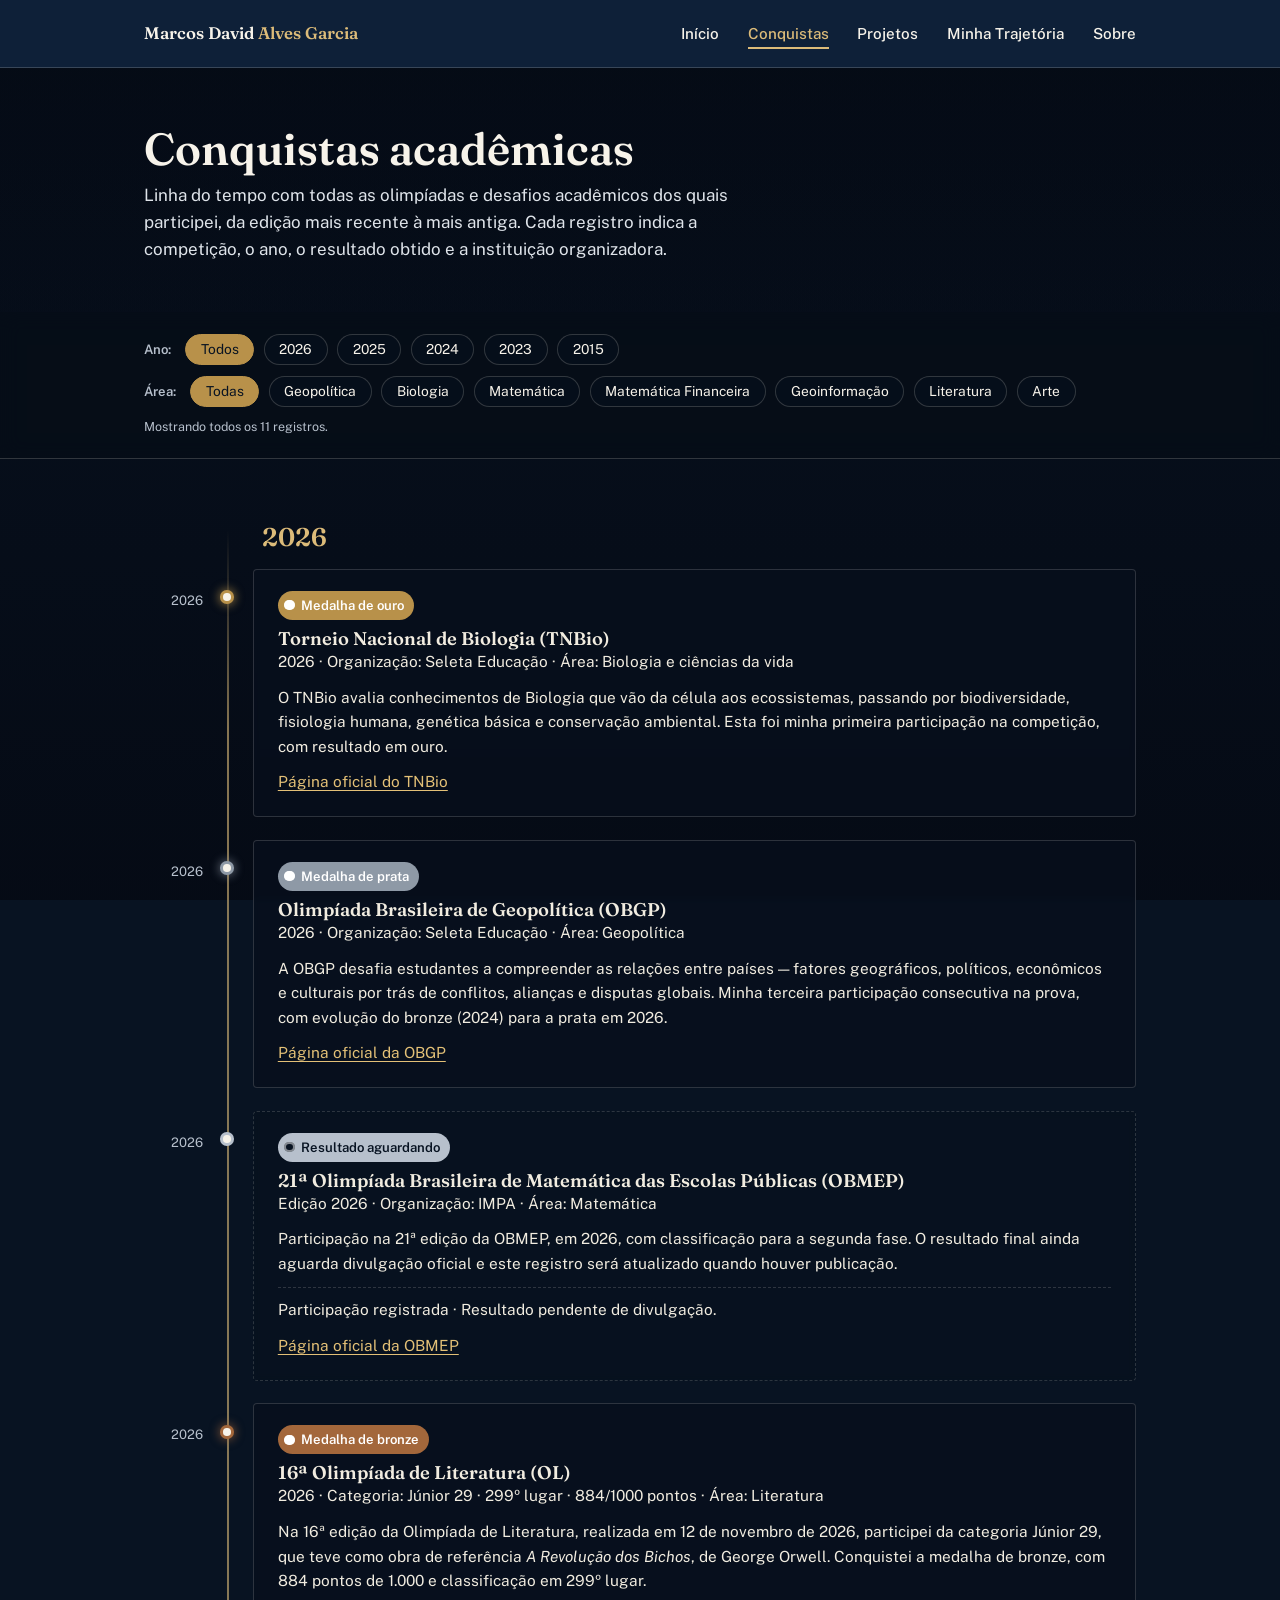
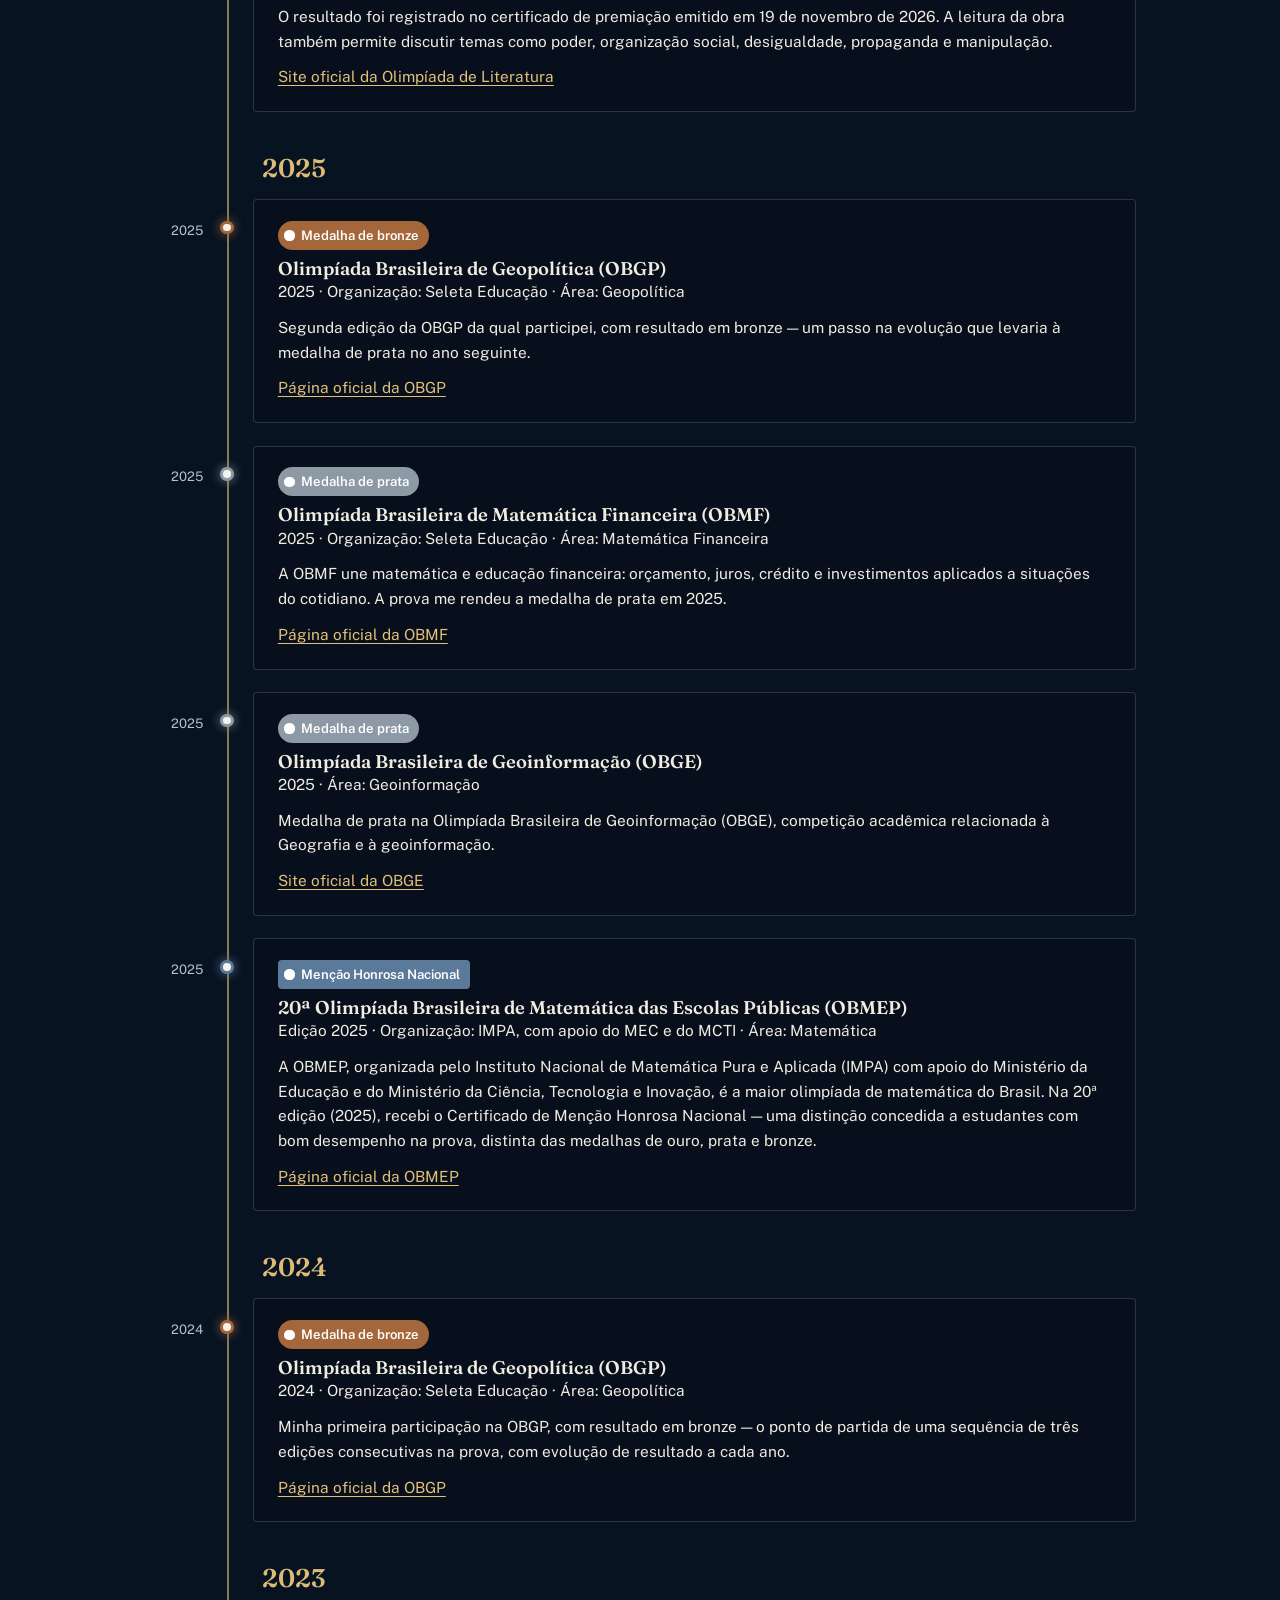
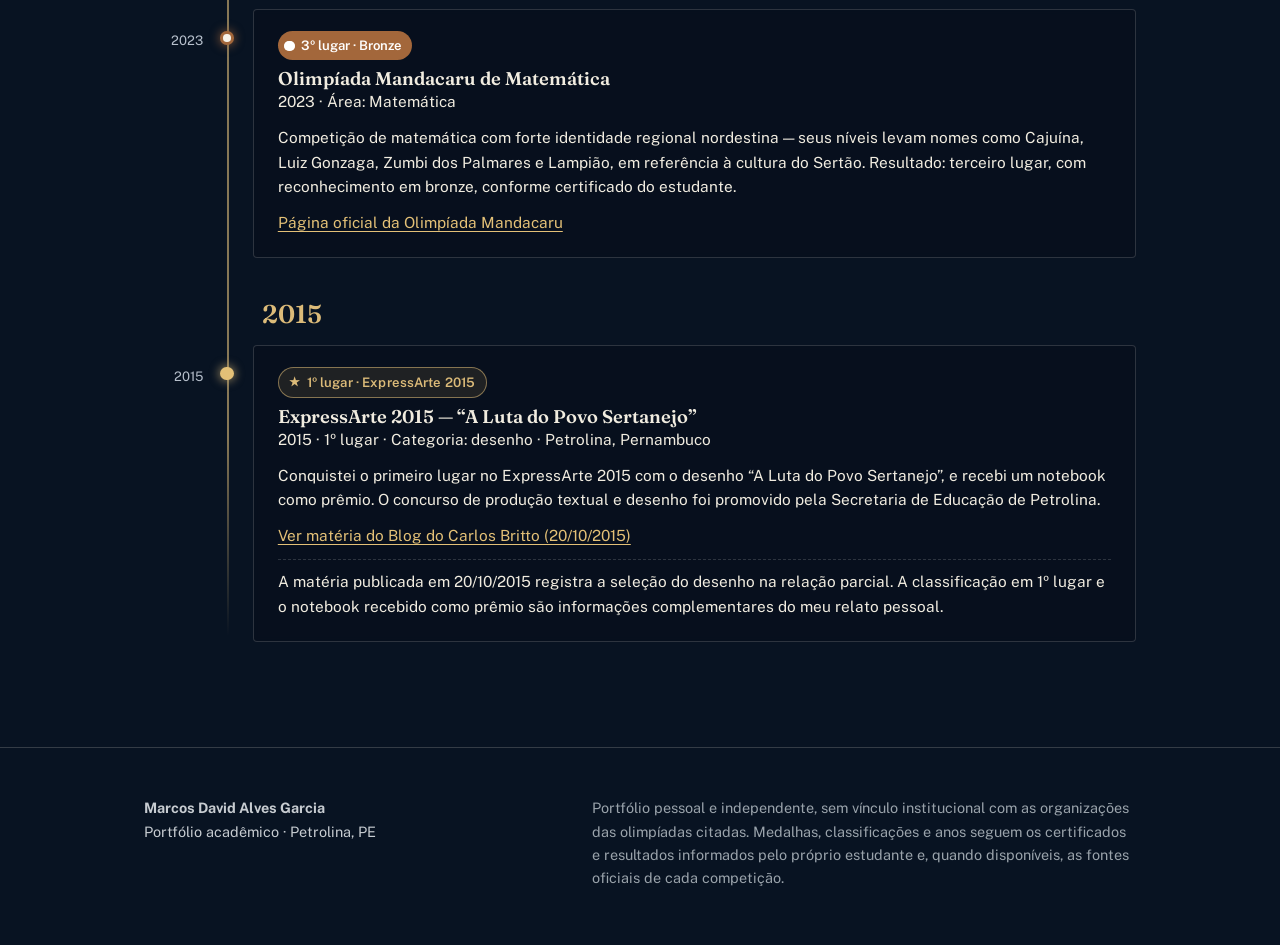
==== commit fdecbb87: "Atualiza resultado da Olimpíada de Literatura 2026" ====
--- a/conquistas/index.html
+++ b/conquistas/index.html
@@ -161,26 +161,24 @@
 
           <article class="achievement" data-ano="2026" data-area="literatura">
             <div class="achievement-when">2026</div>
-            <div class="achievement-dot-col"><span class="achievement-dot dot-pendente"></span></div>
-            <div class="achievement-card is-pending">
-              <div class="achievement-top">
-                <span class="medal-tag medal-pendente">Participação confirmada · Resultado aguardando</span>
+            <div class="achievement-dot-col"><span class="achievement-dot dot-bronze"></span></div>
+            <div class="achievement-card">
+              <div class="achievement-top">
+                <span class="medal-tag medal-bronze">Medalha de bronze</span>
               </div>
               <h3>16ª Olimpíada de Literatura (OL)</h3>
-              <p class="achievement-meta">2026 · Categoria: Júnior 29 · Área: Literatura · Evento em 12 de novembro de 2026</p>
-              <p>
-                Participação confirmada na 16ª edição da Olimpíada de Literatura, na categoria
-                Júnior 29. Para esta edição, a obra escolhida foi <em>A Revolução dos Bichos</em>,
-                de George Orwell. A leitura permite discutir temas como poder, organização
-                social, desigualdade, propaganda e manipulação — aspectos importantes para a
-                interpretação crítica de uma obra literária.
-              </p>
-              <p>
-                A inscrição já consta na área de inscrições da plataforma da OL. O resultado
-                da competição ainda será divulgado; por isso, este registro documenta a
-                participação, sem antecipar uma classificação ou medalha.
-              </p>
-              <p class="pending-note">Inscrição confirmada · Evento previsto para 12/11/2026 · Resultado pendente de divulgação.</p>
+              <p class="achievement-meta">2026 · Categoria: Júnior 29 · 299º lugar · 884/1000 pontos · Área: Literatura</p>
+              <p>
+                Na 16ª edição da Olimpíada de Literatura, realizada em 12 de novembro de 2026,
+                participei da categoria Júnior 29, que teve como obra de referência
+                <em>A Revolução dos Bichos</em>, de George Orwell. Conquistei a medalha de
+                bronze, com 884 pontos de 1.000 e classificação em 299º lugar.
+              </p>
+              <p>
+                O resultado foi registrado no certificado de premiação emitido em
+                19 de novembro de 2026. A leitura da obra também permite discutir temas como
+                poder, organização social, desigualdade, propaganda e manipulação.
+              </p>
               <p class="achievement-link"><a href="https://www.olimpiadadeliteratura.com.br/" target="_blank" rel="noopener">Site oficial da Olimpíada de Literatura</a></p>
             </div>
           </article>
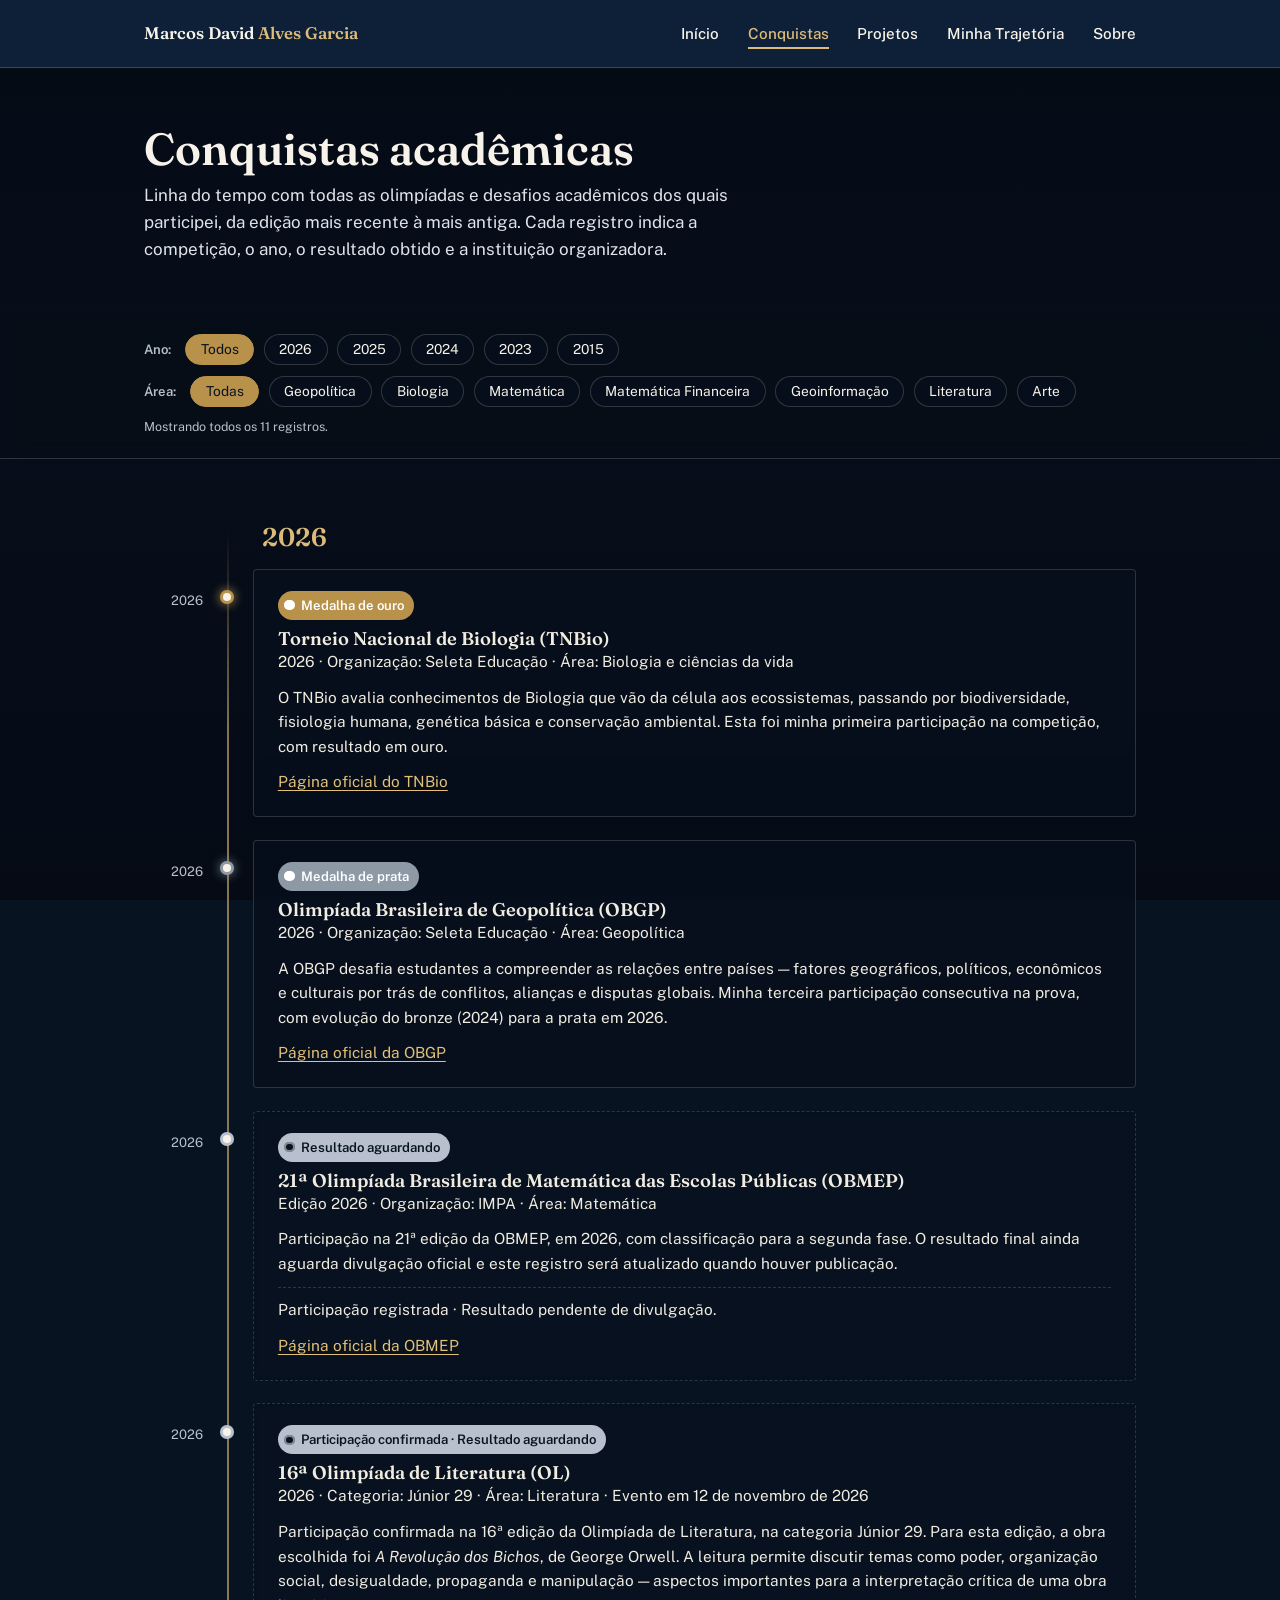
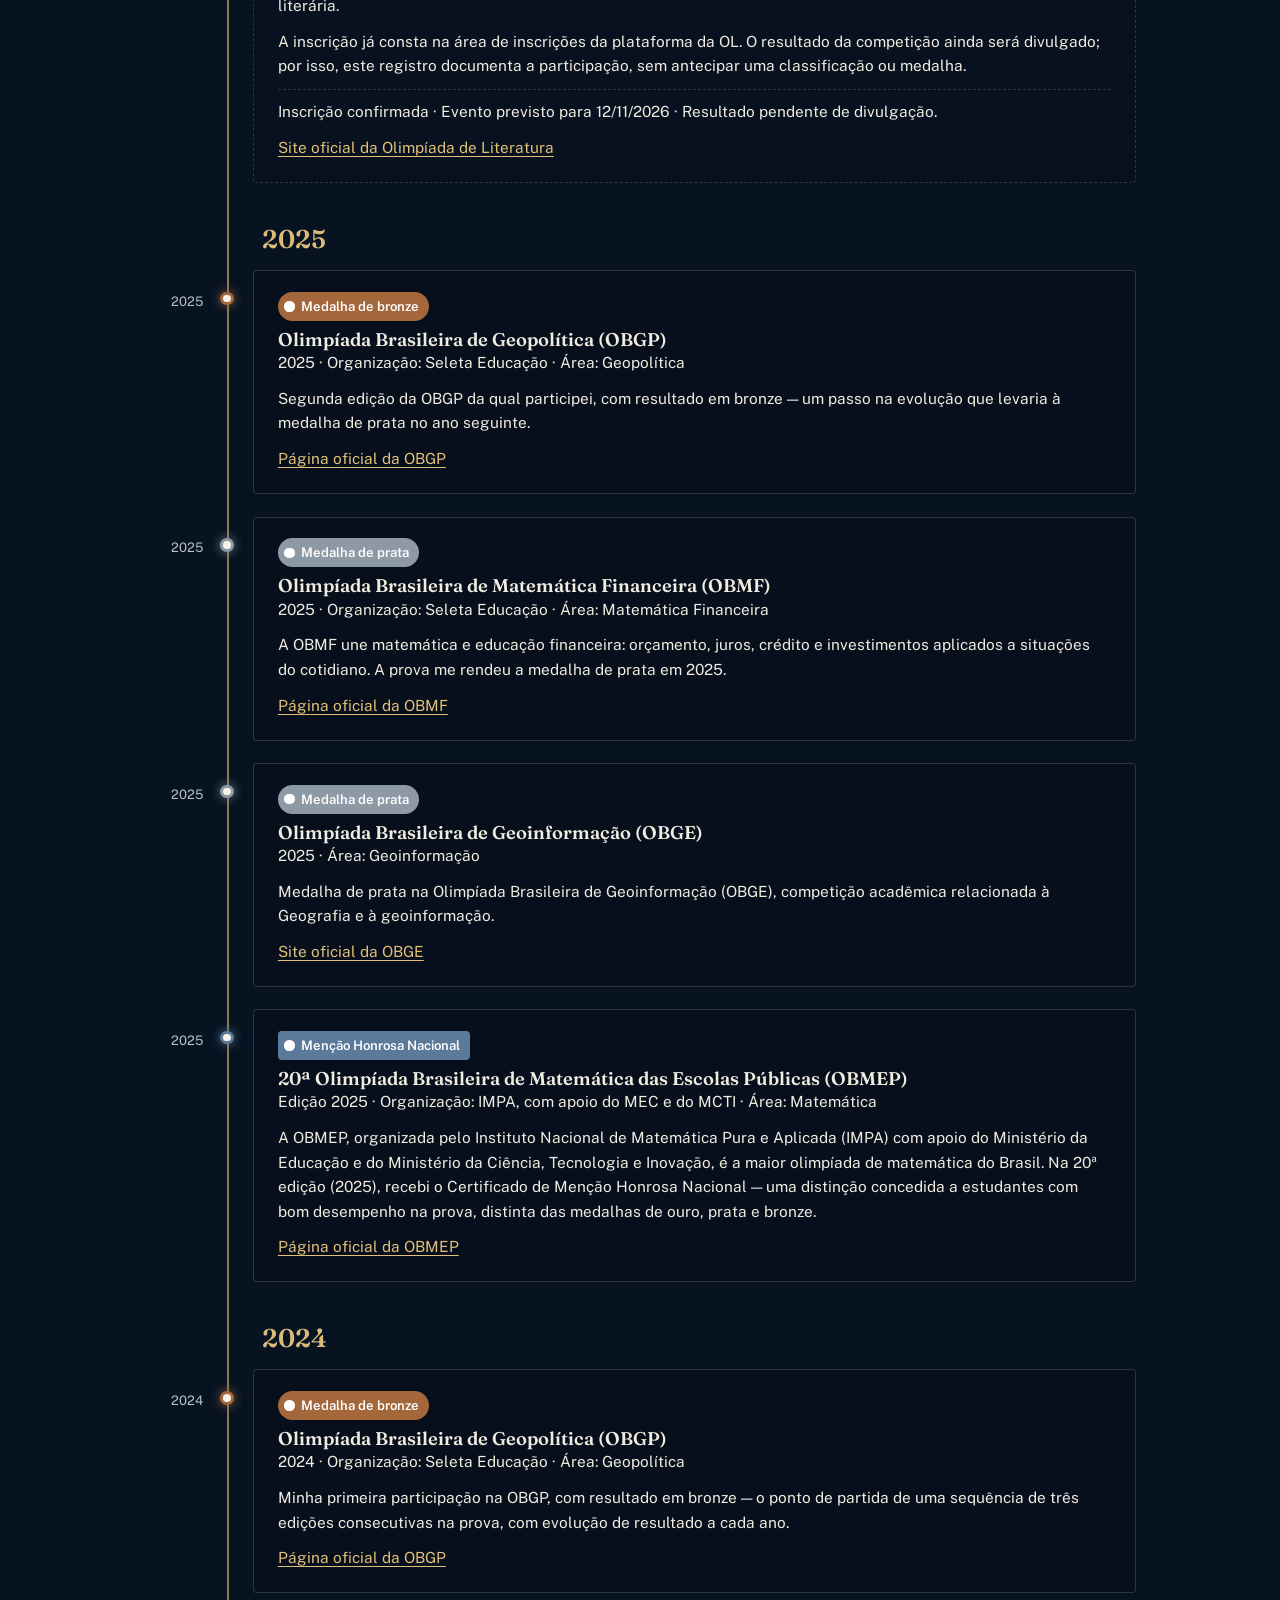
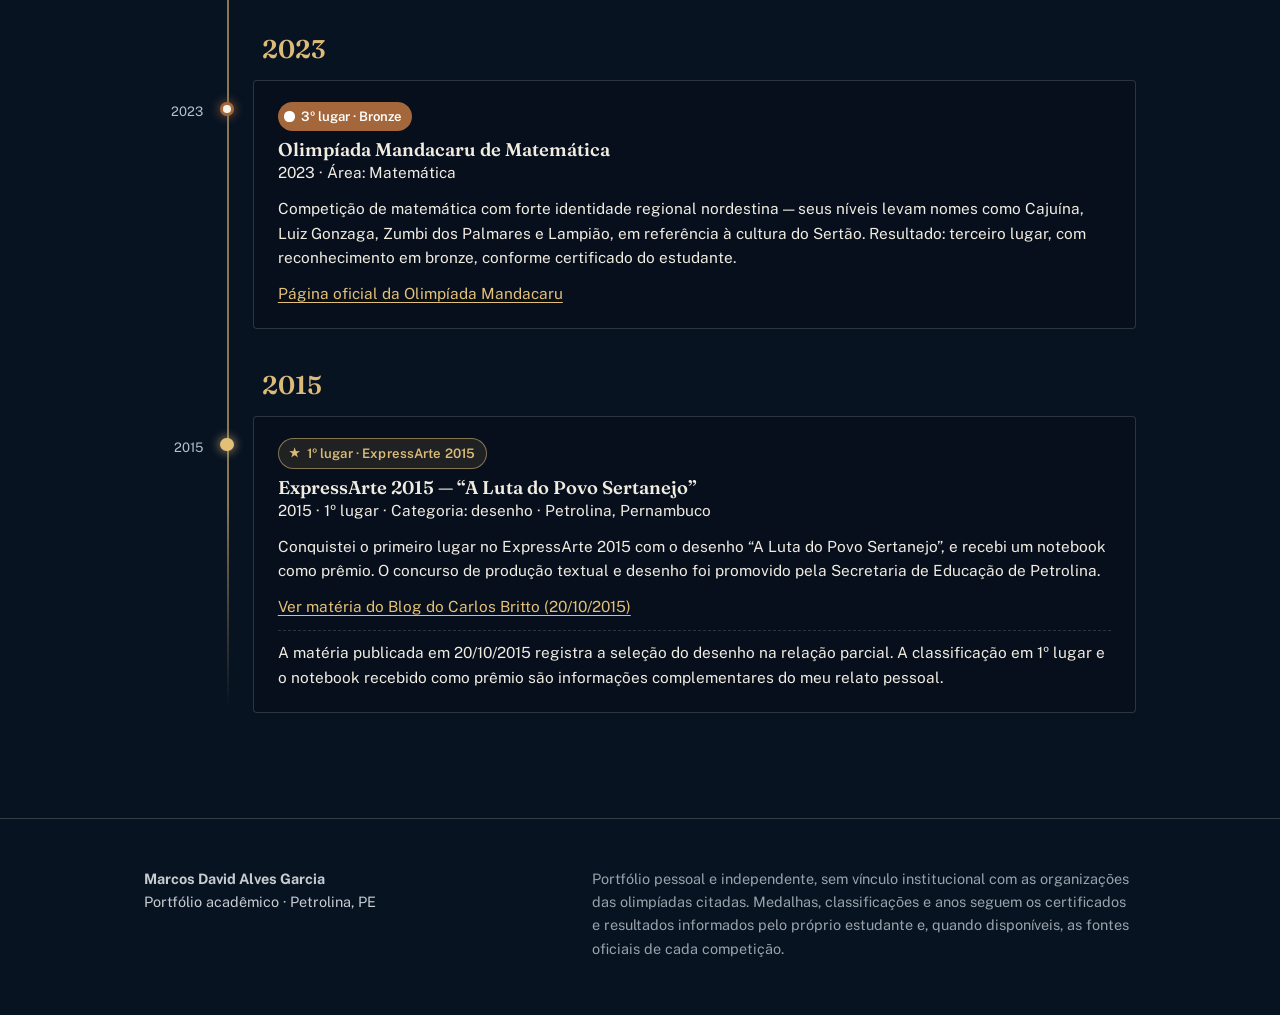
==== commit 7f2e76a7: "Add files via upload" ====
--- a/conquistas/index.html
+++ b/conquistas/index.html
@@ -161,24 +161,26 @@
 
           <article class="achievement" data-ano="2026" data-area="literatura">
             <div class="achievement-when">2026</div>
-            <div class="achievement-dot-col"><span class="achievement-dot dot-bronze"></span></div>
-            <div class="achievement-card">
-              <div class="achievement-top">
-                <span class="medal-tag medal-bronze">Medalha de bronze</span>
+            <div class="achievement-dot-col"><span class="achievement-dot dot-pendente"></span></div>
+            <div class="achievement-card is-pending">
+              <div class="achievement-top">
+                <span class="medal-tag medal-pendente">Participação confirmada · Resultado aguardando</span>
               </div>
               <h3>16ª Olimpíada de Literatura (OL)</h3>
-              <p class="achievement-meta">2026 · Categoria: Júnior 29 · 299º lugar · 884/1000 pontos · Área: Literatura</p>
-              <p>
-                Na 16ª edição da Olimpíada de Literatura, realizada em 12 de novembro de 2026,
-                participei da categoria Júnior 29, que teve como obra de referência
-                <em>A Revolução dos Bichos</em>, de George Orwell. Conquistei a medalha de
-                bronze, com 884 pontos de 1.000 e classificação em 299º lugar.
-              </p>
-              <p>
-                O resultado foi registrado no certificado de premiação emitido em
-                19 de novembro de 2026. A leitura da obra também permite discutir temas como
-                poder, organização social, desigualdade, propaganda e manipulação.
-              </p>
+              <p class="achievement-meta">2026 · Categoria: Júnior 29 · Área: Literatura · Evento em 12 de novembro de 2026</p>
+              <p>
+                Participação confirmada na 16ª edição da Olimpíada de Literatura, na categoria
+                Júnior 29. Para esta edição, a obra escolhida foi <em>A Revolução dos Bichos</em>,
+                de George Orwell. A leitura permite discutir temas como poder, organização
+                social, desigualdade, propaganda e manipulação — aspectos importantes para a
+                interpretação crítica de uma obra literária.
+              </p>
+              <p>
+                A inscrição já consta na área de inscrições da plataforma da OL. O resultado
+                da competição ainda será divulgado; por isso, este registro documenta a
+                participação, sem antecipar uma classificação ou medalha.
+              </p>
+              <p class="pending-note">Inscrição confirmada · Evento previsto para 12/11/2026 · Resultado pendente de divulgação.</p>
               <p class="achievement-link"><a href="https://www.olimpiadadeliteratura.com.br/" target="_blank" rel="noopener">Site oficial da Olimpíada de Literatura</a></p>
             </div>
           </article>
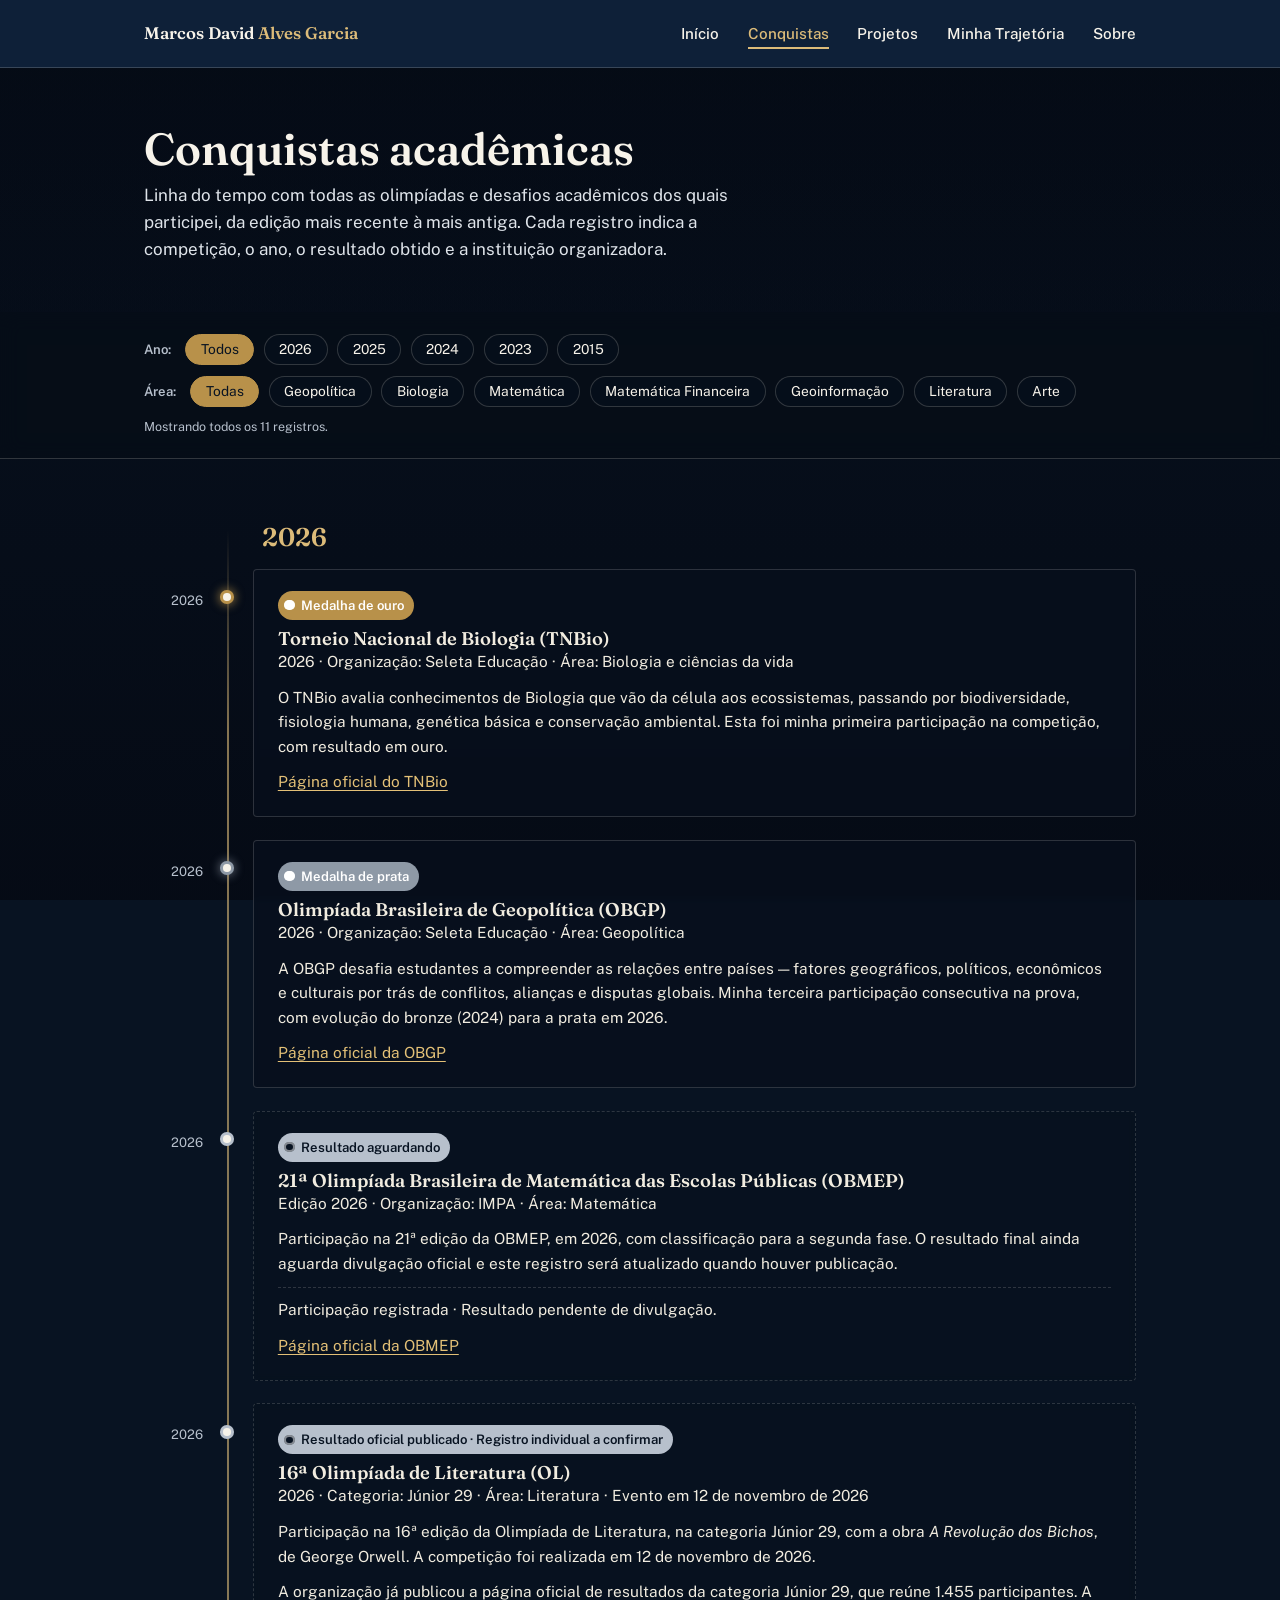
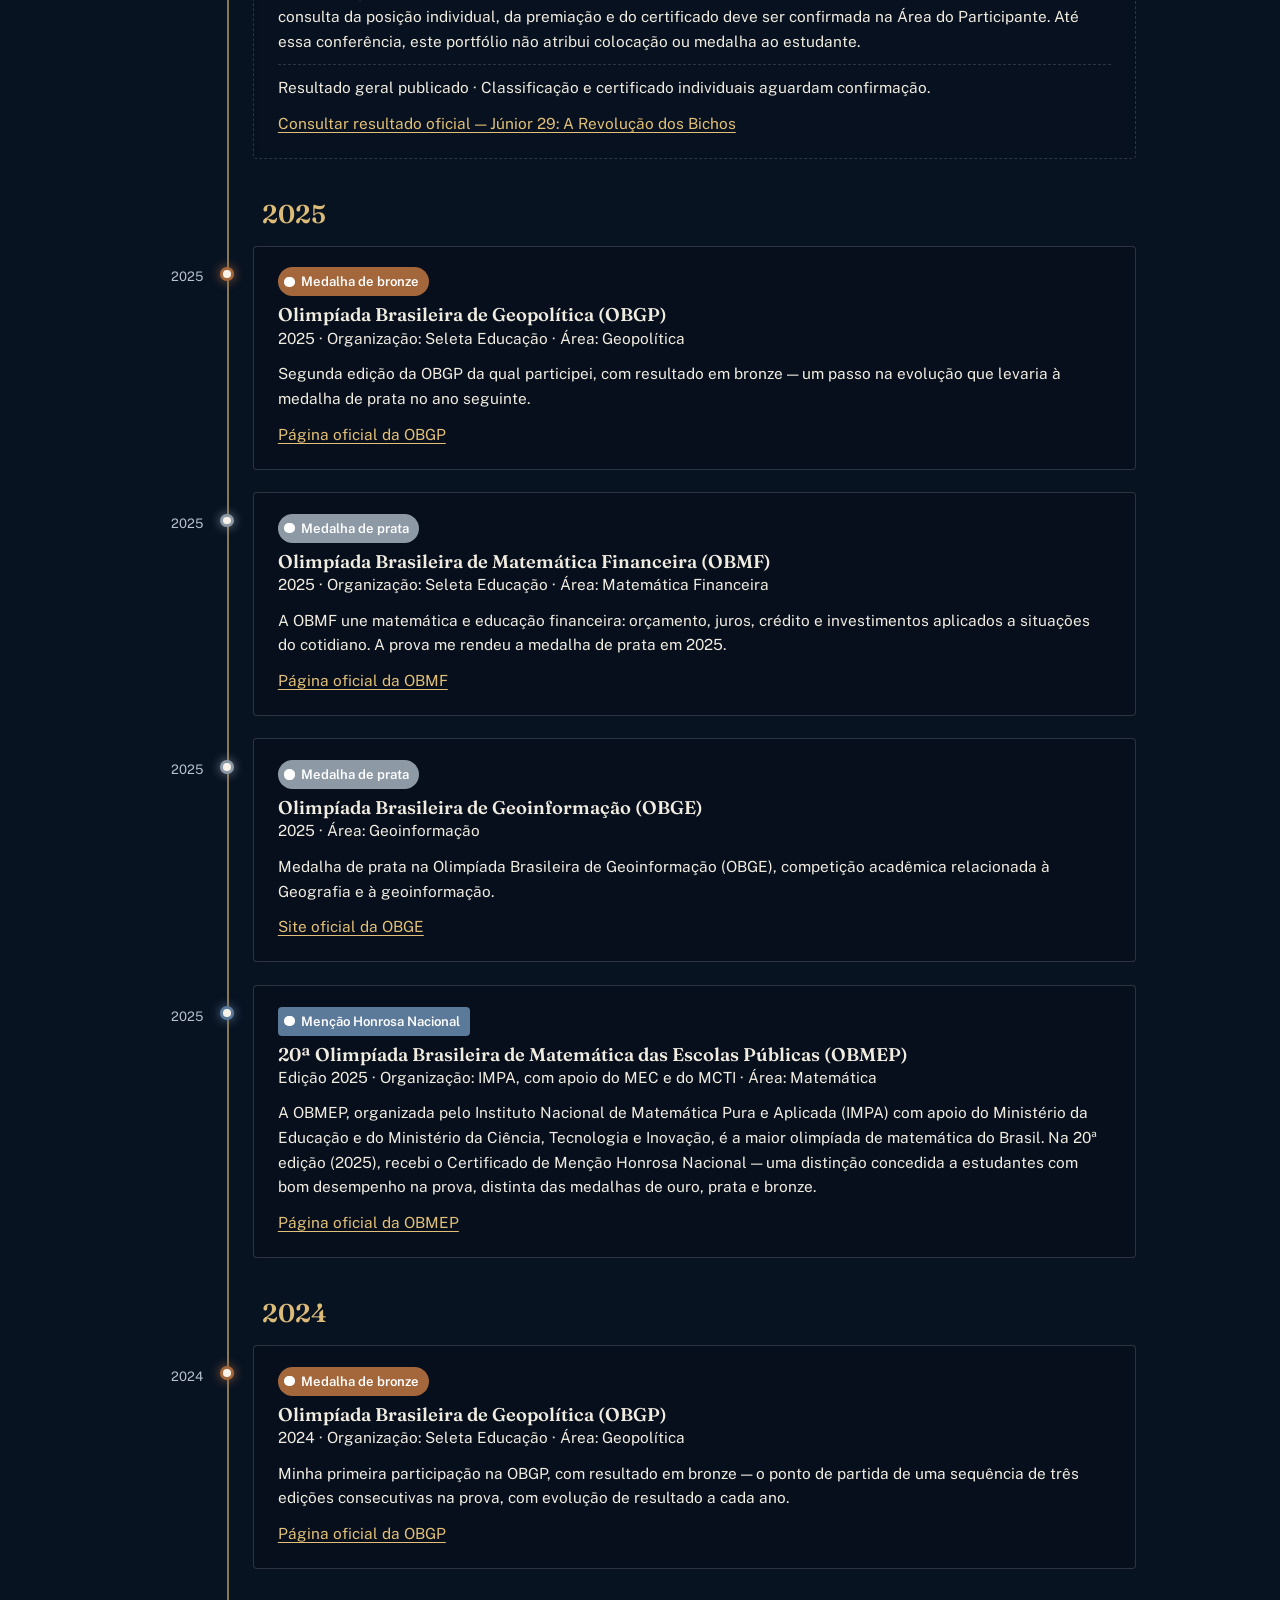
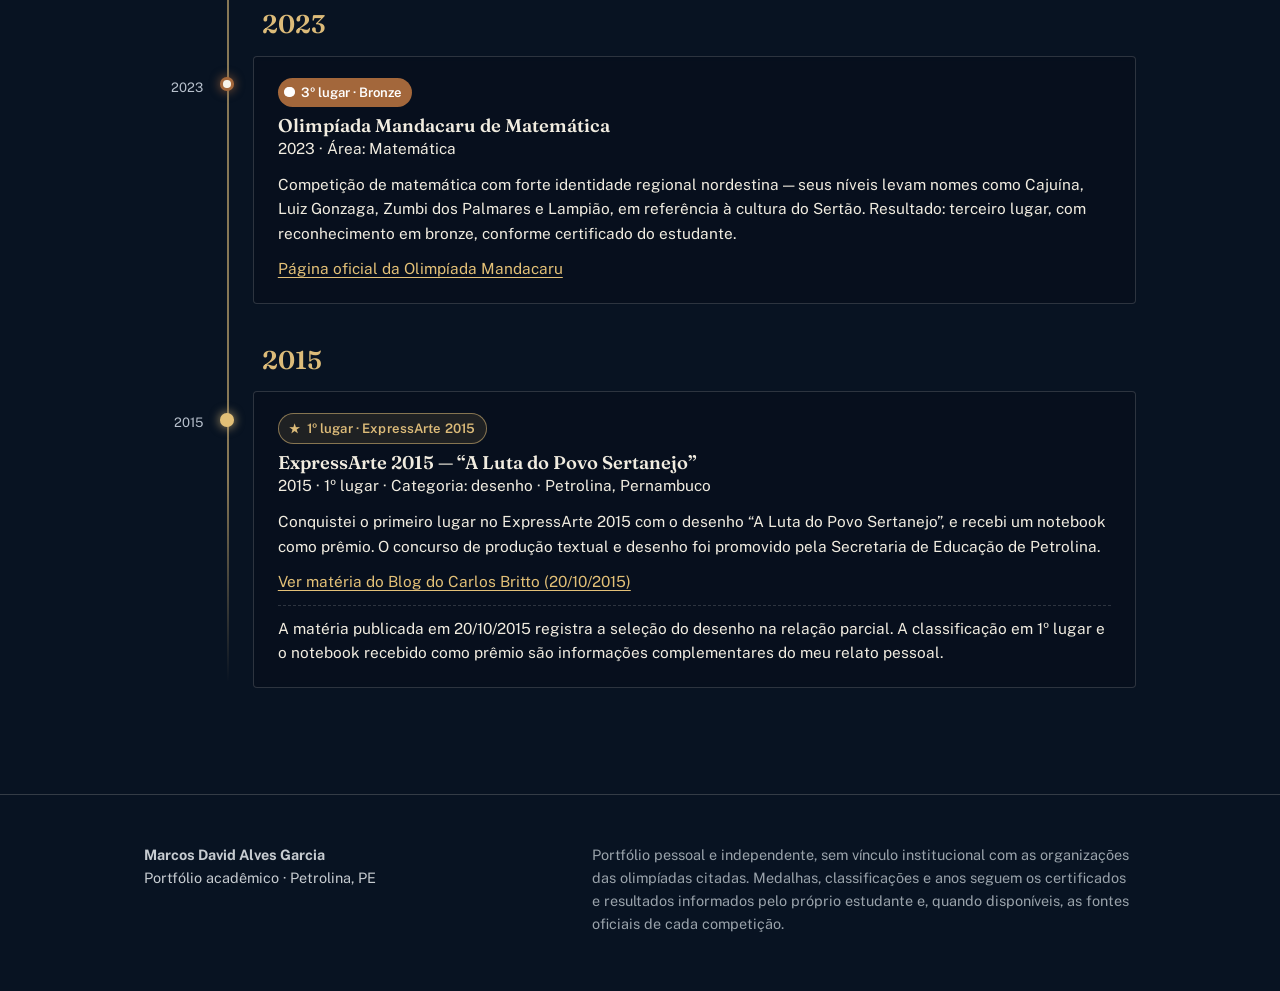
==== commit 427b3f66: "Atualiza status do resultado da 16ª Olimpíada de Literatura" ====
--- a/conquistas/index.html
+++ b/conquistas/index.html
@@ -164,24 +164,23 @@
             <div class="achievement-dot-col"><span class="achievement-dot dot-pendente"></span></div>
             <div class="achievement-card is-pending">
               <div class="achievement-top">
-                <span class="medal-tag medal-pendente">Participação confirmada · Resultado aguardando</span>
+                <span class="medal-tag medal-pendente">Resultado oficial publicado · Registro individual a confirmar</span>
               </div>
               <h3>16ª Olimpíada de Literatura (OL)</h3>
               <p class="achievement-meta">2026 · Categoria: Júnior 29 · Área: Literatura · Evento em 12 de novembro de 2026</p>
               <p>
-                Participação confirmada na 16ª edição da Olimpíada de Literatura, na categoria
-                Júnior 29. Para esta edição, a obra escolhida foi <em>A Revolução dos Bichos</em>,
-                de George Orwell. A leitura permite discutir temas como poder, organização
-                social, desigualdade, propaganda e manipulação — aspectos importantes para a
-                interpretação crítica de uma obra literária.
-              </p>
-              <p>
-                A inscrição já consta na área de inscrições da plataforma da OL. O resultado
-                da competição ainda será divulgado; por isso, este registro documenta a
-                participação, sem antecipar uma classificação ou medalha.
-              </p>
-              <p class="pending-note">Inscrição confirmada · Evento previsto para 12/11/2026 · Resultado pendente de divulgação.</p>
-              <p class="achievement-link"><a href="https://www.olimpiadadeliteratura.com.br/" target="_blank" rel="noopener">Site oficial da Olimpíada de Literatura</a></p>
+                Participação na 16ª edição da Olimpíada de Literatura, na categoria Júnior 29,
+                com a obra <em>A Revolução dos Bichos</em>, de George Orwell. A competição foi
+                realizada em 12 de novembro de 2026.
+              </p>
+              <p>
+                A organização já publicou a página oficial de resultados da categoria Júnior 29,
+                que reúne 1.455 participantes. A consulta da posição individual, da premiação
+                e do certificado deve ser confirmada na Área do Participante. Até essa
+                conferência, este portfólio não atribui colocação ou medalha ao estudante.
+              </p>
+              <p class="pending-note">Resultado geral publicado · Classificação e certificado individuais aguardam confirmação.</p>
+              <p class="achievement-link"><a href="https://www.olimpiadadeliteratura.com.br/resultados/a-revolucao-dos-bichos-2" target="_blank" rel="noopener">Consultar resultado oficial — Júnior 29: A Revolução dos Bichos</a></p>
             </div>
           </article>
         </div>
--- a/style.css
+++ b/style.css
@@ -1256,3 +1256,100 @@
   .trajectory-pen { display: none; }
   .trajectory-spark { animation: none; opacity: 0; }
 }
+
+
+/* Minha Trajetória — nova trilha vertical integrada aos cartões */
+.trajectory {
+  isolation: isolate;
+  overflow: hidden;
+  padding: clamp(4.5rem, 8vw, 7rem) 0;
+  background:
+    radial-gradient(ellipse at 88% 12%, rgba(178,139,76,.15), transparent 34rem),
+    radial-gradient(ellipse at 5% 72%, rgba(59,91,133,.16), transparent 32rem),
+    linear-gradient(180deg, rgba(4,10,20,.97), rgba(7,16,30,.99));
+}
+.trajectory::before {
+  content:"";
+  position:absolute;
+  inset:0;
+  z-index:-1;
+  pointer-events:none;
+  opacity:.2;
+  background-image:radial-gradient(circle,rgba(255,255,255,.8) 1px,transparent 1.5px);
+  background-size:190px 190px;
+}
+.journey-layout{position:relative;z-index:1}
+.journey-heading{display:grid;grid-template-columns:minmax(0,1fr) minmax(220px,290px);align-items:end;gap:clamp(2rem,6vw,5rem);margin-bottom:clamp(3rem,7vw,5rem)}
+.journey-heading-copy{max-width:750px}
+.journey-eyebrow{display:flex;align-items:center;gap:.75rem;margin:0 0 1rem;color:var(--gold-on-navy);font-size:.76rem;font-weight:700;letter-spacing:.18em;text-transform:uppercase}
+.journey-eyebrow-line{width:2.35rem;height:1px;background:var(--gold-on-navy);box-shadow:0 0 12px rgba(220,187,121,.7)}
+.journey-heading-title{max-width:720px;margin:0;color:#f5f0e7;font-family:var(--font-display);font-size:clamp(2.6rem,5.8vw,5rem);font-weight:500;letter-spacing:-.045em;line-height:1.02;text-wrap:balance}
+.journey-intro{max-width:650px;margin:1.35rem 0 0;color:rgba(231,235,241,.78);font-size:clamp(1rem,1.35vw,1.12rem);line-height:1.8}
+.journey-summary{position:relative;display:flex;flex-direction:column;gap:.7rem;min-height:170px;overflow:hidden;padding:1.45rem 1.5rem;border:1px solid rgba(220,187,121,.23);border-radius:18px;background:linear-gradient(145deg,rgba(220,187,121,.11),rgba(255,255,255,.025) 64%),rgba(7,17,32,.64);box-shadow:0 18px 55px rgba(0,0,0,.18)}
+.journey-summary-label{color:rgba(234,222,199,.72);font-size:.68rem;font-weight:700;letter-spacing:.13em;text-transform:uppercase}
+.journey-summary-years{color:#f3dfb7;font-family:var(--font-display);font-size:clamp(2rem,3vw,2.65rem);font-weight:500;letter-spacing:-.04em;line-height:1}
+.journey-summary-years span{color:rgba(220,187,121,.6);font-size:.72em}
+.journey-summary-caption{max-width:175px;color:rgba(231,235,241,.7);font-size:.86rem;line-height:1.5}
+.journey-summary-decoration{position:absolute;right:1rem;bottom:-1.5rem;color:rgba(220,187,121,.13);font-size:8rem;line-height:1}
+.journey-timeline-heading{display:flex;justify-content:space-between;gap:1rem;margin-bottom:1.25rem;padding-bottom:.9rem;border-bottom:1px solid rgba(255,255,255,.11);color:rgba(240,233,220,.85);font-size:.78rem;font-weight:700;letter-spacing:.11em;text-transform:uppercase}
+.journey-timeline-heading span+span{color:rgba(219,225,234,.48);font-size:.72rem;font-weight:500;letter-spacing:.02em;text-transform:none}
+.journey-track{position:relative;max-width:990px;margin:auto}
+.journey-track-svg{position:absolute;top:0;bottom:0;left:calc(150px + 29px);width:58px;height:100%;overflow:visible;pointer-events:none}
+.journey-track-bg,.journey-track-ink{fill:none;stroke-linecap:round;vector-effect:non-scaling-stroke}
+.journey-track-bg{stroke:rgba(220,187,121,.18);stroke-width:3}
+.journey-track-ink{stroke:#d9b976;stroke-width:2.5;filter:drop-shadow(0 0 4px rgba(220,187,121,.45));stroke-dasharray:1;stroke-dashoffset:0}
+.journey-track.is-animating .journey-track-ink{stroke-dashoffset:1;animation:journey-draw 3.8s cubic-bezier(.65,0,.35,1) forwards}
+@keyframes journey-draw{to{stroke-dashoffset:0}}
+.journey-track-pen{fill:#f0d49c;filter:drop-shadow(0 0 6px rgba(220,187,121,.8))}
+.journey-list{position:relative;display:flex;flex-direction:column;gap:1rem;margin:0;padding:0;list-style:none}
+.journey-item{position:relative;display:grid;grid-template-columns:150px 58px minmax(0,1fr);align-items:stretch;min-width:0}
+.journey-year{display:flex;flex-direction:column;align-items:flex-end;gap:.22rem;padding:2.15rem 1rem 0 0;text-align:right}
+.journey-year>span{color:#e6c98f;font-family:var(--font-display);font-size:1.75rem;font-weight:600;letter-spacing:-.04em;line-height:1}
+.journey-year small{max-width:125px;color:rgba(218,225,235,.53);font-size:.67rem;line-height:1.45}
+.journey-node{position:relative;z-index:2;display:flex;justify-content:center;padding-top:2.4rem}
+.journey-node>span{width:13px;height:13px;border:3px solid #0b1729;border-radius:50%;background:#d6b879;box-shadow:0 0 0 1px rgba(220,187,121,.65),0 0 18px rgba(220,187,121,.5);transition:transform .22s ease}
+.journey-card.trajectory-card{all:unset;position:relative;box-sizing:border-box;display:flex;flex-direction:column;gap:.68rem;width:100%;min-width:0;padding:1.35rem 1.55rem 1.1rem;overflow:hidden;cursor:pointer;text-align:left;border:1px solid rgba(255,255,255,.105);border-radius:17px;background:radial-gradient(circle at 95% 0%,rgba(220,187,121,.09),transparent 35%),linear-gradient(135deg,rgba(255,255,255,.075),rgba(255,255,255,.025));box-shadow:0 12px 35px rgba(0,0,0,.16);backdrop-filter:blur(10px);transition:transform .22s ease,border-color .22s ease,background .22s ease,box-shadow .22s ease}
+.journey-card.trajectory-card::before{content:"";position:absolute;top:0;left:1.55rem;width:2.7rem;height:2px;background:linear-gradient(90deg,#d9b976,transparent)}
+.journey-card.trajectory-card:hover,.journey-card.trajectory-card:focus-visible{transform:translateY(-3px);border-color:rgba(220,187,121,.48);box-shadow:0 20px 45px rgba(0,0,0,.24)}
+.journey-card.trajectory-card:focus-visible{outline:2px solid #e6c98f;outline-offset:4px}
+.journey-card-top,.journey-card-footer{display:flex;align-items:center;justify-content:space-between;gap:1rem}
+.journey-card-kicker{color:#d8bd87;font-size:.66rem;font-weight:700;letter-spacing:.14em;text-transform:uppercase}
+.journey-card-index{color:rgba(234,221,195,.36);font-family:var(--font-display);font-size:1.2rem}
+.journey-card-title{display:block;color:#f5f0e7;font-family:var(--font-display);font-size:clamp(1.3rem,2.1vw,1.75rem);font-weight:500;letter-spacing:-.025em;line-height:1.18}
+.journey-card-copy{display:block;max-width:690px;color:rgba(226,232,240,.72);font-size:.92rem;line-height:1.65}
+.journey-tags{display:flex;flex-wrap:wrap;gap:.42rem;margin-top:.1rem}
+.journey-tag{display:inline-flex;align-items:center;min-height:25px;padding:.25rem .58rem;border:1px solid rgba(255,255,255,.11);border-radius:999px;background:rgba(255,255,255,.045);color:rgba(232,236,242,.77);font-size:.68rem;font-weight:600;line-height:1.2}
+.journey-tag-gold{border-color:rgba(220,187,121,.3);background:rgba(220,187,121,.1);color:#e9d19f}
+.journey-tag-silver{border-color:rgba(195,207,222,.25);background:rgba(195,207,222,.09);color:#d5dfec}
+.journey-tag-bronze{border-color:rgba(190,132,92,.32);background:rgba(190,132,92,.11);color:#e4b18e}
+.journey-card-footer{margin-top:.25rem;padding-top:.72rem;border-top:1px solid rgba(255,255,255,.075);color:rgba(220,187,121,.85);font-size:.72rem;font-weight:700;letter-spacing:.045em}
+.journey-item-current .journey-year>span{color:#f3d59e;text-shadow:0 0 22px rgba(220,187,121,.22)}
+.journey-item-current .journey-node>span{width:16px;height:16px;background:#f0d49c;box-shadow:0 0 0 4px rgba(220,187,121,.12),0 0 24px rgba(220,187,121,.65)}
+.journey-item-current .journey-card.trajectory-card{border-color:rgba(220,187,121,.3);background:linear-gradient(135deg,rgba(220,187,121,.075),rgba(255,255,255,.035))}
+.journey-closing{display:grid;grid-template-columns:34px minmax(0,1fr) auto;align-items:center;gap:1rem;max-width:990px;margin:2rem auto 0;padding:1.2rem 1.35rem;border-top:1px solid rgba(220,187,121,.22);border-bottom:1px solid rgba(220,187,121,.12)}
+.journey-closing-mark{color:#dfc18b;font-size:1.65rem}
+.journey-closing p{margin:0;color:#f0e5d1;font-family:var(--font-display);font-size:1.12rem}
+.journey-closing p span{display:block;margin-top:.18rem;color:rgba(226,232,240,.58);font-family:var(--font-body);font-size:.78rem;line-height:1.5}
+.journey-closing a{color:#e6c98f;font-size:.78rem;font-weight:700;text-decoration:none;white-space:nowrap}
+@media(max-width:760px){
+ .journey-heading{grid-template-columns:1fr;gap:1.5rem;margin-bottom:3rem}
+ .journey-summary{min-height:auto;max-width:370px;padding:1.1rem 1.25rem}
+ .journey-timeline-heading{flex-direction:column;gap:.35rem}
+ .journey-item{grid-template-columns:66px 27px minmax(0,1fr)}
+ .journey-track-svg{left:calc(66px + 13.5px);width:27px}
+ .journey-year{padding:1.5rem .45rem 0 0}
+ .journey-year>span{font-size:1.23rem}
+ .journey-year small{font-size:.58rem}
+ .journey-node{padding-top:1.83rem}
+ .journey-card.trajectory-card{gap:.55rem;padding:1rem .95rem .85rem;border-radius:14px}
+ .journey-card.trajectory-card::before{left:.95rem;width:2rem}
+ .journey-card-kicker{font-size:.58rem;letter-spacing:.09em}
+ .journey-card-title{font-size:1.18rem}
+ .journey-card-copy{font-size:.79rem;line-height:1.55}
+ .journey-tag{min-height:23px;padding:.22rem .48rem;font-size:.61rem}
+ .journey-card-footer{padding-top:.58rem;font-size:.64rem}
+ .journey-closing{grid-template-columns:25px minmax(0,1fr);gap:.6rem;padding:1rem .1rem}
+ .journey-closing a{grid-column:2;white-space:normal}
+}
+@media(max-width:390px){.journey-item{grid-template-columns:55px 21px minmax(0,1fr)}.journey-track-svg{left:calc(55px + 10.5px);width:21px}.journey-year>span{font-size:1.05rem}.journey-year small{font-size:.53rem}.journey-card.trajectory-card{padding-left:.78rem;padding-right:.78rem}.journey-card-title{font-size:1.07rem}}
+@media(prefers-reduced-motion:reduce){.journey-track-ink{stroke-dashoffset:0!important;animation:none!important}.journey-node>span,.journey-card.trajectory-card{transition:none}}
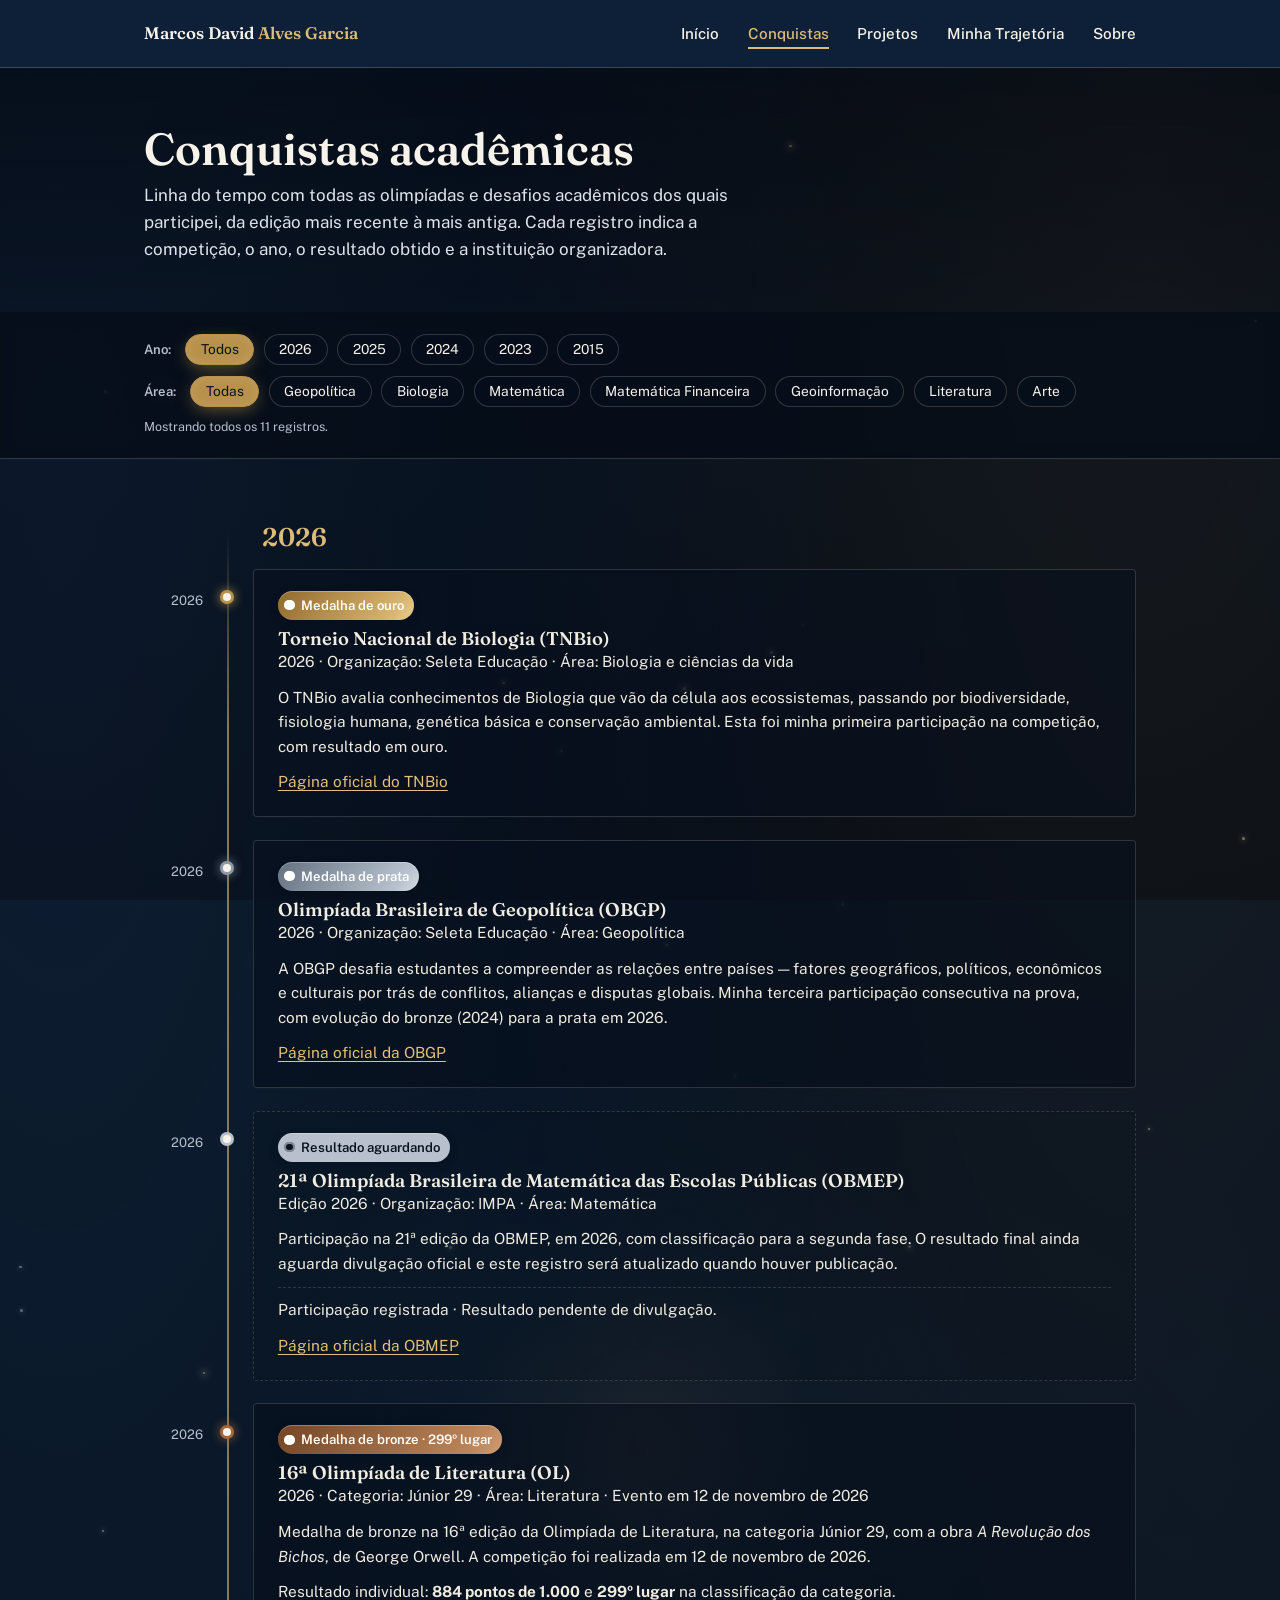
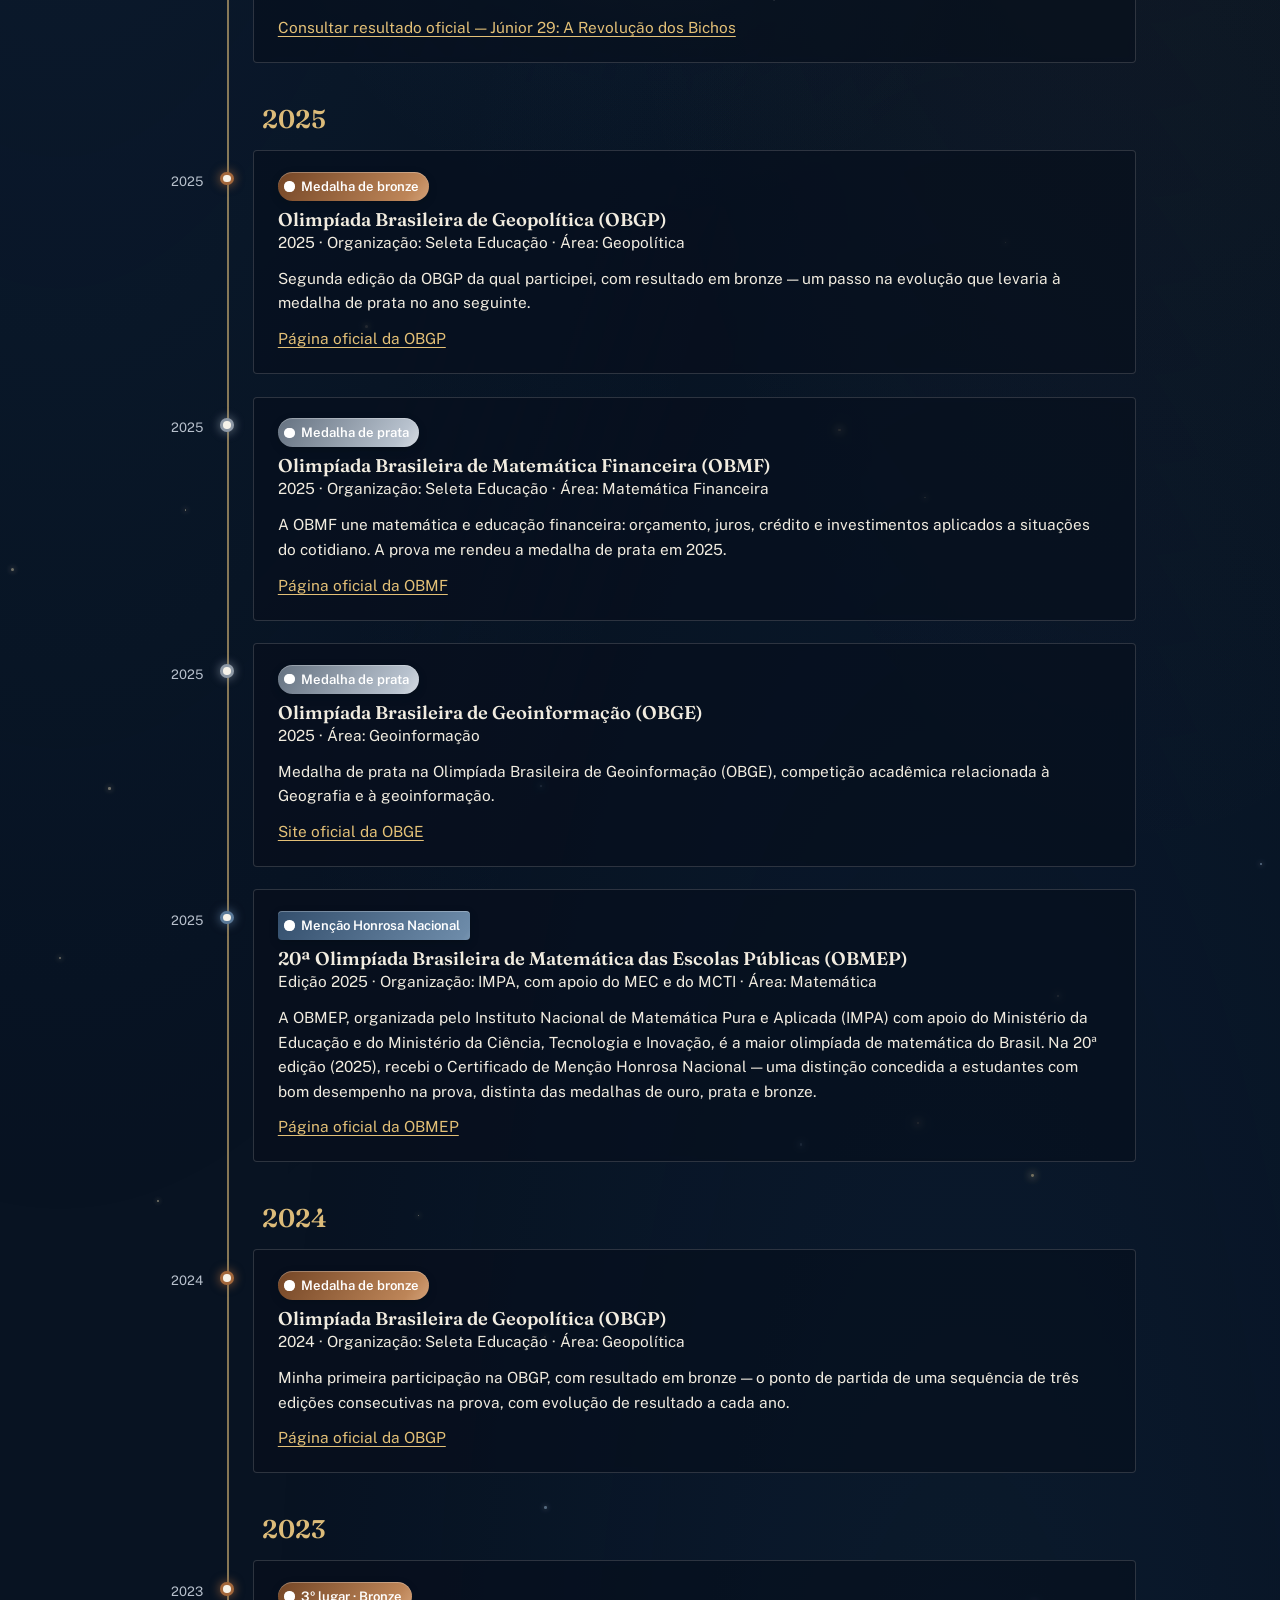
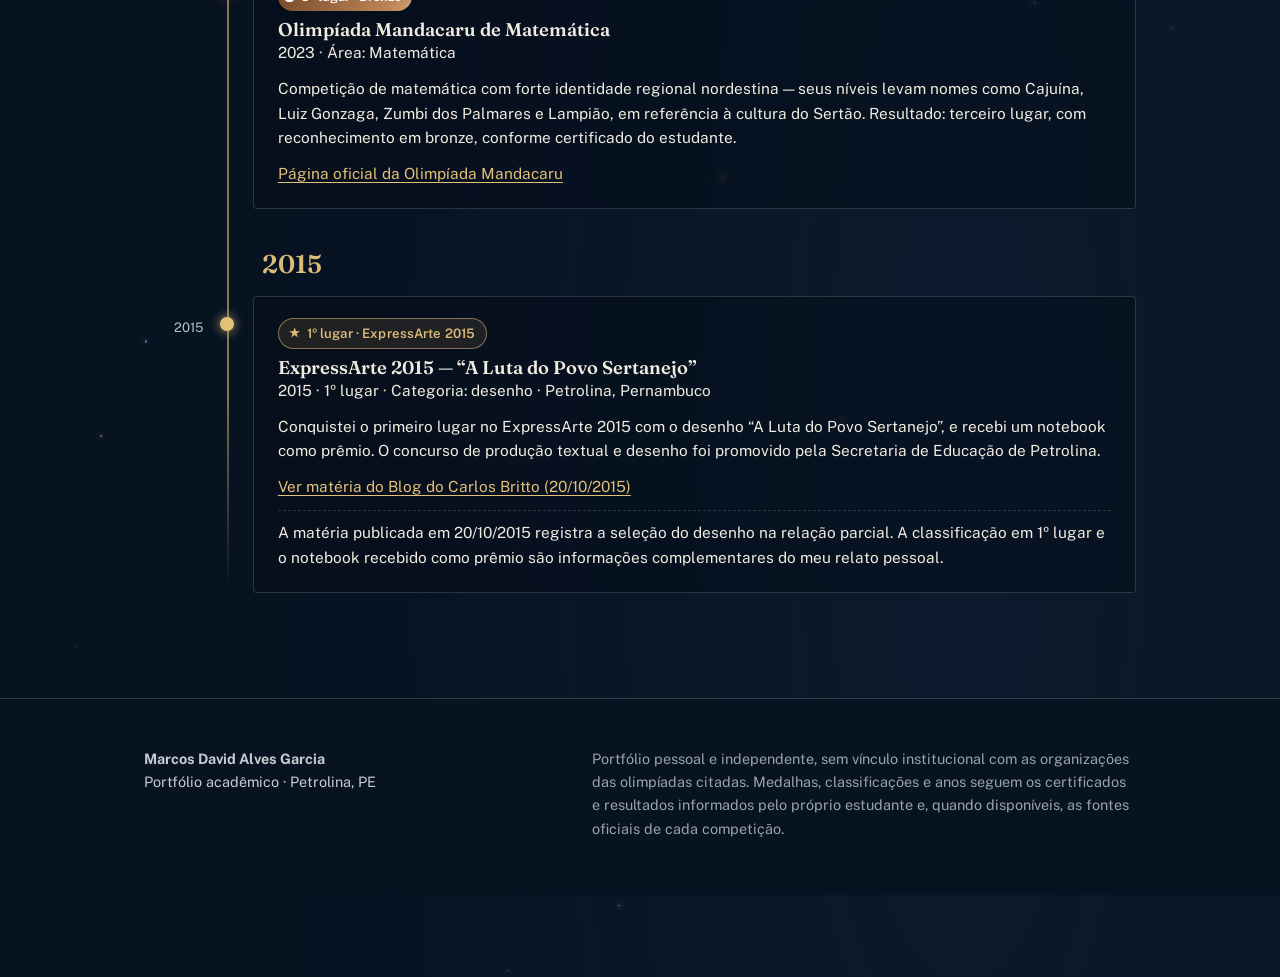
==== commit d05fbc10: "Registra medalha de bronze e classificação na Olimpíada de Literatura" ====
--- a/conquistas/index.html
+++ b/conquistas/index.html
@@ -49,7 +49,7 @@
         <li><a href="../">Início</a></li>
         <li><a href="./" aria-current="page">Conquistas</a></li>
         <li><a href="../projetos/">Projetos</a></li>
-        <li><a href="../#minha-trajetoria">Minha Trajetória</a></li>
+        <li><a href="../trajetoria/">Minha Trajetória</a></li>
         <li><a href="../sobre/">Sobre</a></li>
       </ul>
     </nav>
@@ -161,25 +161,22 @@
 
           <article class="achievement" data-ano="2026" data-area="literatura">
             <div class="achievement-when">2026</div>
-            <div class="achievement-dot-col"><span class="achievement-dot dot-pendente"></span></div>
-            <div class="achievement-card is-pending">
-              <div class="achievement-top">
-                <span class="medal-tag medal-pendente">Resultado oficial publicado · Registro individual a confirmar</span>
+            <div class="achievement-dot-col"><span class="achievement-dot dot-bronze"></span></div>
+            <div class="achievement-card">
+              <div class="achievement-top">
+                <span class="medal-tag medal-bronze">Medalha de bronze · 299º lugar</span>
               </div>
               <h3>16ª Olimpíada de Literatura (OL)</h3>
               <p class="achievement-meta">2026 · Categoria: Júnior 29 · Área: Literatura · Evento em 12 de novembro de 2026</p>
               <p>
-                Participação na 16ª edição da Olimpíada de Literatura, na categoria Júnior 29,
-                com a obra <em>A Revolução dos Bichos</em>, de George Orwell. A competição foi
-                realizada em 12 de novembro de 2026.
-              </p>
-              <p>
-                A organização já publicou a página oficial de resultados da categoria Júnior 29,
-                que reúne 1.455 participantes. A consulta da posição individual, da premiação
-                e do certificado deve ser confirmada na Área do Participante. Até essa
-                conferência, este portfólio não atribui colocação ou medalha ao estudante.
-              </p>
-              <p class="pending-note">Resultado geral publicado · Classificação e certificado individuais aguardam confirmação.</p>
+                Medalha de bronze na 16ª edição da Olimpíada de Literatura, na categoria
+                Júnior 29, com a obra <em>A Revolução dos Bichos</em>, de George Orwell.
+                A competição foi realizada em 12 de novembro de 2026.
+              </p>
+              <p>
+                Resultado individual: <strong>884 pontos de 1.000</strong> e
+                <strong>299º lugar</strong> na classificação da categoria.
+              </p>
               <p class="achievement-link"><a href="https://www.olimpiadadeliteratura.com.br/resultados/a-revolucao-dos-bichos-2" target="_blank" rel="noopener">Consultar resultado oficial — Júnior 29: A Revolução dos Bichos</a></p>
             </div>
           </article>
--- a/style.css
+++ b/style.css
@@ -1353,3 +1353,497 @@
 }
 @media(max-width:390px){.journey-item{grid-template-columns:55px 21px minmax(0,1fr)}.journey-track-svg{left:calc(55px + 10.5px);width:21px}.journey-year>span{font-size:1.05rem}.journey-year small{font-size:.53rem}.journey-card.trajectory-card{padding-left:.78rem;padding-right:.78rem}.journey-card-title{font-size:1.07rem}}
 @media(prefers-reduced-motion:reduce){.journey-track-ink{stroke-dashoffset:0!important;animation:none!important}.journey-node>span,.journey-card.trajectory-card{transition:none}}
+
+
+/* Ajuste de continuidade visual entre a abertura e a trilha */
+.trajectory-page-hero {
+  padding-top: clamp(2.2rem, 4vw, 3rem);
+  padding-bottom: clamp(1.6rem, 3vw, 2.2rem);
+}
+.trajectory-page-hero h1 {
+  margin-bottom: .65rem;
+}
+.trajectory-page-hero p {
+  max-width: 48rem;
+  line-height: 1.7;
+}
+.trajectory-page-hero + .trajectory {
+  padding-top: clamp(3.2rem, 5.5vw, 4.8rem);
+}
+@media (max-width: 680px) {
+  .trajectory-page-hero {
+    padding-top: 2rem;
+    padding-bottom: 1.35rem;
+  }
+  .trajectory-page-hero + .trajectory {
+    padding-top: 3rem;
+  }
+}
+
+
+/* =====================================================================
+   Céu em movimento — camada visual global do portfólio
+   Parallax, partículas, reflexos, microinterações e scroll reveal.
+   ===================================================================== */
+
+body {
+  isolation: isolate;
+  animation: portfolio-page-arrive 900ms cubic-bezier(.2,.75,.25,1) both;
+}
+
+@keyframes portfolio-page-arrive {
+  from { opacity: 0; filter: blur(5px); transform: translateY(8px); }
+  to   { opacity: 1; filter: blur(0); transform: translateY(0); }
+}
+
+@keyframes portfolio-page-leave {
+  to { opacity: 0; filter: blur(5px); transform: translateY(7px); }
+}
+
+body.page-leaving {
+  animation: portfolio-page-leave 280ms cubic-bezier(.65,0,.8,.2) forwards;
+  pointer-events: none;
+}
+
+/* Camada cósmica independente do conteúdo e sem bloquear cliques. */
+.ambient-cosmos {
+  position: fixed;
+  inset: -2%;
+  z-index: 0;
+  overflow: hidden;
+  pointer-events: none;
+  opacity: .92;
+  transform: translate3d(0,0,0);
+  will-change: transform;
+}
+
+.ambient-cosmos::before,
+.ambient-cosmos::after {
+  content: "";
+  position: absolute;
+  inset: 0;
+  pointer-events: none;
+}
+
+.ambient-cosmos::before {
+  inset: -18%;
+  background:
+    radial-gradient(ellipse at 18% 24%, rgba(54,105,157,.14), transparent 38%),
+    radial-gradient(ellipse at 78% 18%, rgba(184,145,74,.10), transparent 34%),
+    radial-gradient(ellipse at 68% 78%, rgba(40,89,139,.13), transparent 42%);
+  animation: nebula-drift 34s ease-in-out infinite alternate;
+}
+
+.ambient-cosmos::after {
+  background: radial-gradient(
+    520px circle at var(--aura-x, 50%) var(--aura-y, 36%),
+    rgba(220,187,121,.105),
+    rgba(90,132,176,.035) 35%,
+    transparent 72%
+  );
+  opacity: .85;
+  transition: opacity 400ms ease;
+}
+
+@keyframes nebula-drift {
+  from { transform: translate3d(-1.5%, -1%, 0) scale(1); }
+  to   { transform: translate3d(1.5%, 1.2%, 0) scale(1.08); }
+}
+
+.cosmic-star {
+  position: absolute;
+  left: var(--star-x);
+  top: var(--star-y);
+  width: var(--star-size, 2px);
+  height: var(--star-size, 2px);
+  border-radius: 50%;
+  background: var(--star-color, #f7e6bd);
+  box-shadow: 0 0 5px 1px rgba(255,232,184,.42), 0 0 13px rgba(220,187,121,.19);
+  opacity: .48;
+  animation:
+    cosmic-float var(--star-duration, 12s) ease-in-out var(--star-delay, 0s) infinite alternate,
+    cosmic-glimmer var(--glimmer-duration, 4.8s) ease-in-out var(--star-delay, 0s) infinite;
+}
+
+.cosmic-star:nth-child(3n) {
+  --star-color: #b9d5f0;
+  box-shadow: 0 0 5px 1px rgba(185,213,240,.4), 0 0 13px rgba(95,147,201,.18);
+}
+
+.cosmic-star:nth-child(5n) {
+  --star-color: #ffe5a8;
+  box-shadow: 0 0 7px 2px rgba(255,229,168,.56), 0 0 18px rgba(220,187,121,.25);
+}
+
+@keyframes cosmic-float {
+  from { transform: translate3d(0,0,0) scale(.72); }
+  to   { transform: translate3d(var(--drift-x, 12px), var(--drift-y, -18px), 0) scale(1.35); }
+}
+
+@keyframes cosmic-glimmer {
+  0%, 100% { opacity: .22; }
+  50% { opacity: .95; }
+}
+
+/* O conteúdo fica acima das estrelas, mantendo header e links interativos. */
+main,
+.site-footer {
+  position: relative;
+  z-index: 1;
+}
+
+/* Barra dourada de progresso da leitura. */
+.scroll-progress {
+  position: fixed;
+  top: 0;
+  left: 0;
+  z-index: 1200;
+  width: 100%;
+  height: 3px;
+  pointer-events: none;
+  transform: scaleX(0);
+  transform-origin: left center;
+  background: linear-gradient(90deg, #8f6b34, #e8cb8d 48%, #fff0c6 70%, #b8914a);
+  box-shadow: 0 0 12px rgba(220,187,121,.65), 0 1px 4px rgba(0,0,0,.3);
+}
+
+/* Abertura de páginas, títulos e conteúdo que entra durante a rolagem. */
+.page-hero .wrap {
+  animation: page-heading-arrive 850ms cubic-bezier(.2,.75,.25,1) 120ms both;
+}
+
+@keyframes page-heading-arrive {
+  from { opacity: 0; transform: translateY(24px); filter: blur(3px); }
+  to { opacity: 1; transform: translateY(0); filter: blur(0); }
+}
+
+.reveal-item {
+  opacity: 0;
+  transform: translateY(32px) scale(.985);
+  filter: blur(3px);
+  transition:
+    opacity 820ms cubic-bezier(.2,.75,.25,1),
+    transform 900ms cubic-bezier(.2,.75,.25,1),
+    filter 850ms ease;
+  transition-delay: var(--reveal-delay, 0ms);
+}
+
+.reveal-item.is-revealed {
+  opacity: 1;
+  transform: translateY(0) scale(1);
+  filter: blur(0);
+}
+
+/* Microinterações dos botões: elevação, luz e toque. */
+.btn,
+.filter-btn,
+.nav-toggle {
+  position: relative;
+  overflow: hidden;
+  isolation: isolate;
+  transition:
+    transform 260ms cubic-bezier(.2,.8,.2,1),
+    box-shadow 260ms ease,
+    background 260ms ease,
+    color 260ms ease,
+    border-color 260ms ease;
+}
+
+.btn:hover {
+  transform: translateY(-3px);
+  box-shadow: 0 12px 28px -8px rgba(220,187,121,.42);
+}
+
+.btn:active,
+.filter-btn:active {
+  transform: translateY(0) scale(.965);
+}
+
+.btn-primary::after {
+  content: "";
+  position: absolute;
+  top: -35%;
+  left: -85%;
+  width: 48%;
+  height: 170%;
+  pointer-events: none;
+  background: linear-gradient(105deg, transparent, rgba(255,255,255,.48), transparent);
+  transform: skewX(-22deg);
+  transition: left 680ms cubic-bezier(.2,.65,.3,1);
+}
+
+.btn-primary:hover::after {
+  left: 145%;
+}
+
+.btn-ghost:hover,
+.btn-ghost-light:hover {
+  box-shadow: 0 0 22px rgba(220,187,121,.15), inset 0 0 18px rgba(220,187,121,.055);
+}
+
+.filter-btn:hover {
+  transform: translateY(-2px);
+  border-color: var(--gold-on-navy);
+  box-shadow: 0 7px 18px -9px rgba(220,187,121,.65);
+}
+
+.filter-btn[aria-pressed="true"] {
+  box-shadow: 0 5px 18px -4px rgba(184,145,74,.62), inset 0 0 12px rgba(255,255,255,.13);
+}
+
+/* Ondulação luminosa que nasce no ponto do clique. */
+.interaction-ripple {
+  position: absolute;
+  z-index: 4;
+  display: block;
+  border-radius: 50%;
+  pointer-events: none;
+  background: radial-gradient(circle, rgba(255,248,224,.62), rgba(220,187,121,.28) 42%, transparent 72%);
+  transform: translate(-50%,-50%) scale(0);
+  animation: ripple-bloom 680ms cubic-bezier(.15,.65,.25,1) forwards;
+}
+
+@keyframes ripple-bloom {
+  70% { opacity: .78; }
+  to { opacity: 0; transform: translate(-50%,-50%) scale(1); }
+}
+
+/* Cartões com profundidade 3D, borda acesa e reflexo deslizante. */
+.highlight-card,
+.achievement-card,
+.journey-card.trajectory-card {
+  position: relative;
+  overflow: hidden;
+  transform-style: preserve-3d;
+  transition:
+    transform 420ms cubic-bezier(.2,.8,.2,1),
+    border-color 360ms ease,
+    box-shadow 420ms ease,
+    background 360ms ease;
+}
+
+.highlight-card::after,
+.achievement-card::after,
+.journey-card.trajectory-card::after {
+  content: "";
+  position: absolute;
+  z-index: 0;
+  top: -30%;
+  left: -80%;
+  width: 42%;
+  height: 160%;
+  pointer-events: none;
+  background: linear-gradient(105deg, transparent 8%, rgba(255,255,255,.045) 35%, rgba(255,231,183,.22) 50%, rgba(255,255,255,.045) 64%, transparent 90%);
+  transform: skewX(-19deg);
+  transition: left 850ms cubic-bezier(.2,.65,.25,1);
+}
+
+.highlight-card > *,
+.achievement-card > *,
+.journey-card.trajectory-card > * {
+  position: relative;
+  z-index: 1;
+}
+
+.highlight-card.interactive-tilt:hover,
+.achievement-card.interactive-tilt:hover,
+.journey-card.trajectory-card.interactive-tilt:hover {
+  transform:
+    perspective(1100px)
+    rotateX(var(--tilt-y, 0deg))
+    rotateY(var(--tilt-x, 0deg))
+    translateY(-6px)
+    translateZ(5px);
+  border-color: rgba(220,187,121,.68);
+  box-shadow:
+    0 24px 48px -17px rgba(0,0,0,.72),
+    0 0 25px -7px rgba(220,187,121,.25),
+    inset 0 1px 0 rgba(255,255,255,.12);
+}
+
+.highlight-card.interactive-tilt:hover::after,
+.achievement-card.interactive-tilt:hover::after,
+.journey-card.trajectory-card.interactive-tilt:hover::after {
+  left: 145%;
+}
+
+.highlight-card.interactive-tilt > *,
+.achievement-card.interactive-tilt > *,
+.journey-card.trajectory-card.interactive-tilt > * {
+  transform: translateZ(9px);
+}
+
+.area-list li {
+  transition:
+    transform 360ms cubic-bezier(.2,.8,.2,1),
+    border-color 300ms ease,
+    box-shadow 360ms ease,
+    background 300ms ease;
+}
+
+.area-list li:hover {
+  transform: translateY(-7px);
+  border-color: rgba(220,187,121,.62);
+  box-shadow: 0 20px 38px -18px rgba(0,0,0,.72), 0 0 20px rgba(220,187,121,.12);
+  background: rgba(10,22,39,.78);
+}
+
+.source-list li {
+  transition: transform 320ms cubic-bezier(.2,.8,.2,1);
+}
+
+.source-list li:hover {
+  transform: translateX(7px);
+}
+
+.project-note {
+  transition: transform 360ms ease, border-color 360ms ease, box-shadow 360ms ease;
+}
+
+.project-note:hover {
+  transform: translateY(-4px);
+  border-color: rgba(220,187,121,.45);
+  box-shadow: 0 18px 40px -22px rgba(0,0,0,.75), 0 0 22px rgba(220,187,121,.1);
+}
+
+/* Medalhas com acabamento metálico e reflexo animado. */
+.medal-tag {
+  position: relative;
+  overflow: hidden;
+  isolation: isolate;
+  box-shadow: inset 0 1px 0 rgba(255,255,255,.28), 0 3px 10px rgba(0,0,0,.16);
+}
+
+.medal-tag::after {
+  content: "";
+  position: absolute;
+  z-index: 2;
+  top: -55%;
+  left: -75%;
+  width: 38%;
+  height: 210%;
+  pointer-events: none;
+  background: linear-gradient(105deg, transparent 15%, rgba(255,255,255,.5) 48%, transparent 82%);
+  transform: skewX(-22deg);
+  animation: medal-sheen 6.4s ease-in-out infinite;
+}
+
+@keyframes medal-sheen {
+  0%, 58% { left: -75%; opacity: 0; }
+  68% { opacity: .9; }
+  88%, 100% { left: 145%; opacity: 0; }
+}
+
+.medal-ouro {
+  background: linear-gradient(125deg, #906a2c, #d7b46d 42%, #f0d89c 55%, #a27b39);
+  background-size: 210% 100%;
+  animation: medal-metallic 7s ease-in-out infinite;
+}
+
+.medal-prata {
+  background: linear-gradient(125deg, #647180, #b8c2ce 43%, #e5e9ed 55%, #788493);
+  background-size: 210% 100%;
+  animation: medal-metallic 7.8s ease-in-out infinite;
+}
+
+.medal-bronze {
+  background: linear-gradient(125deg, #744626, #bd8558 43%, #e0b18a 55%, #885431);
+  background-size: 210% 100%;
+  animation: medal-metallic 8.5s ease-in-out infinite;
+}
+
+.medal-honra {
+  background: linear-gradient(125deg, #344f6d, #6d8ba9 48%, #a9c1d8 58%, #405d7b);
+  background-size: 210% 100%;
+  animation: medal-metallic 8s ease-in-out infinite;
+}
+
+@keyframes medal-metallic {
+  0%, 100% { background-position: 0% center; }
+  50% { background-position: 100% center; }
+}
+
+/* Os pontos do céu respiram como estrelas distantes. */
+.medal-star-dot {
+  animation: medal-star-breathe 3.8s ease-in-out infinite;
+}
+
+@keyframes medal-star-breathe {
+  0%, 100% { box-shadow: 0 0 0 1px rgba(255,255,255,.55) inset, 0 0 9px 2px rgba(220,187,121,.42); }
+  50% { box-shadow: 0 0 0 1px rgba(255,255,255,.75) inset, 0 0 19px 7px rgba(220,187,121,.78); }
+}
+
+.sky-frame {
+  transition: box-shadow 500ms ease, transform 500ms cubic-bezier(.2,.8,.2,1);
+}
+
+.sky-frame:hover {
+  transform: translateY(-4px);
+  box-shadow: 0 36px 80px -22px rgba(0,0,0,.78), 0 0 30px rgba(220,187,121,.16), 0 0 0 1px rgba(220,187,121,.28);
+}
+
+/* Cabeçalhos e fechamento da trilha ganham entrada cinematográfica. */
+.journey-heading,
+.journey-closing {
+  transition: border-color 420ms ease, box-shadow 420ms ease;
+}
+
+.journey-closing:hover {
+  border-top-color: rgba(220,187,121,.55);
+  border-bottom-color: rgba(220,187,121,.3);
+  box-shadow: 0 0 30px rgba(220,187,121,.055);
+}
+
+/* Foco por teclado continua tão visível quanto os efeitos de mouse. */
+.highlight-card:focus-within,
+.achievement-card:focus-within,
+.journey-card.trajectory-card:focus-visible {
+  outline: 2px solid var(--gold-on-navy);
+  outline-offset: 4px;
+}
+
+/* Ajuste de movimento reduzido para todos os novos efeitos. */
+@media (prefers-reduced-motion: reduce) {
+  body,
+  body.page-leaving {
+    animation: none;
+    opacity: 1;
+    filter: none;
+    transform: none;
+  }
+
+  .ambient-cosmos {
+    transform: none !important;
+  }
+
+  .ambient-cosmos::before,
+  .cosmic-star,
+  .medal-tag::after,
+  .medal-ouro,
+  .medal-prata,
+  .medal-bronze,
+  .medal-honra,
+  .medal-star-dot {
+    animation: none !important;
+  }
+
+  .reveal-item {
+    opacity: 1;
+    transform: none;
+    filter: none;
+    transition: none;
+  }
+
+  .highlight-card,
+  .achievement-card,
+  .journey-card.trajectory-card,
+  .area-list li,
+  .source-list li,
+  .project-note,
+  .sky-frame,
+  .btn,
+  .filter-btn {
+    transform: none !important;
+    transition: none !important;
+  }
+}
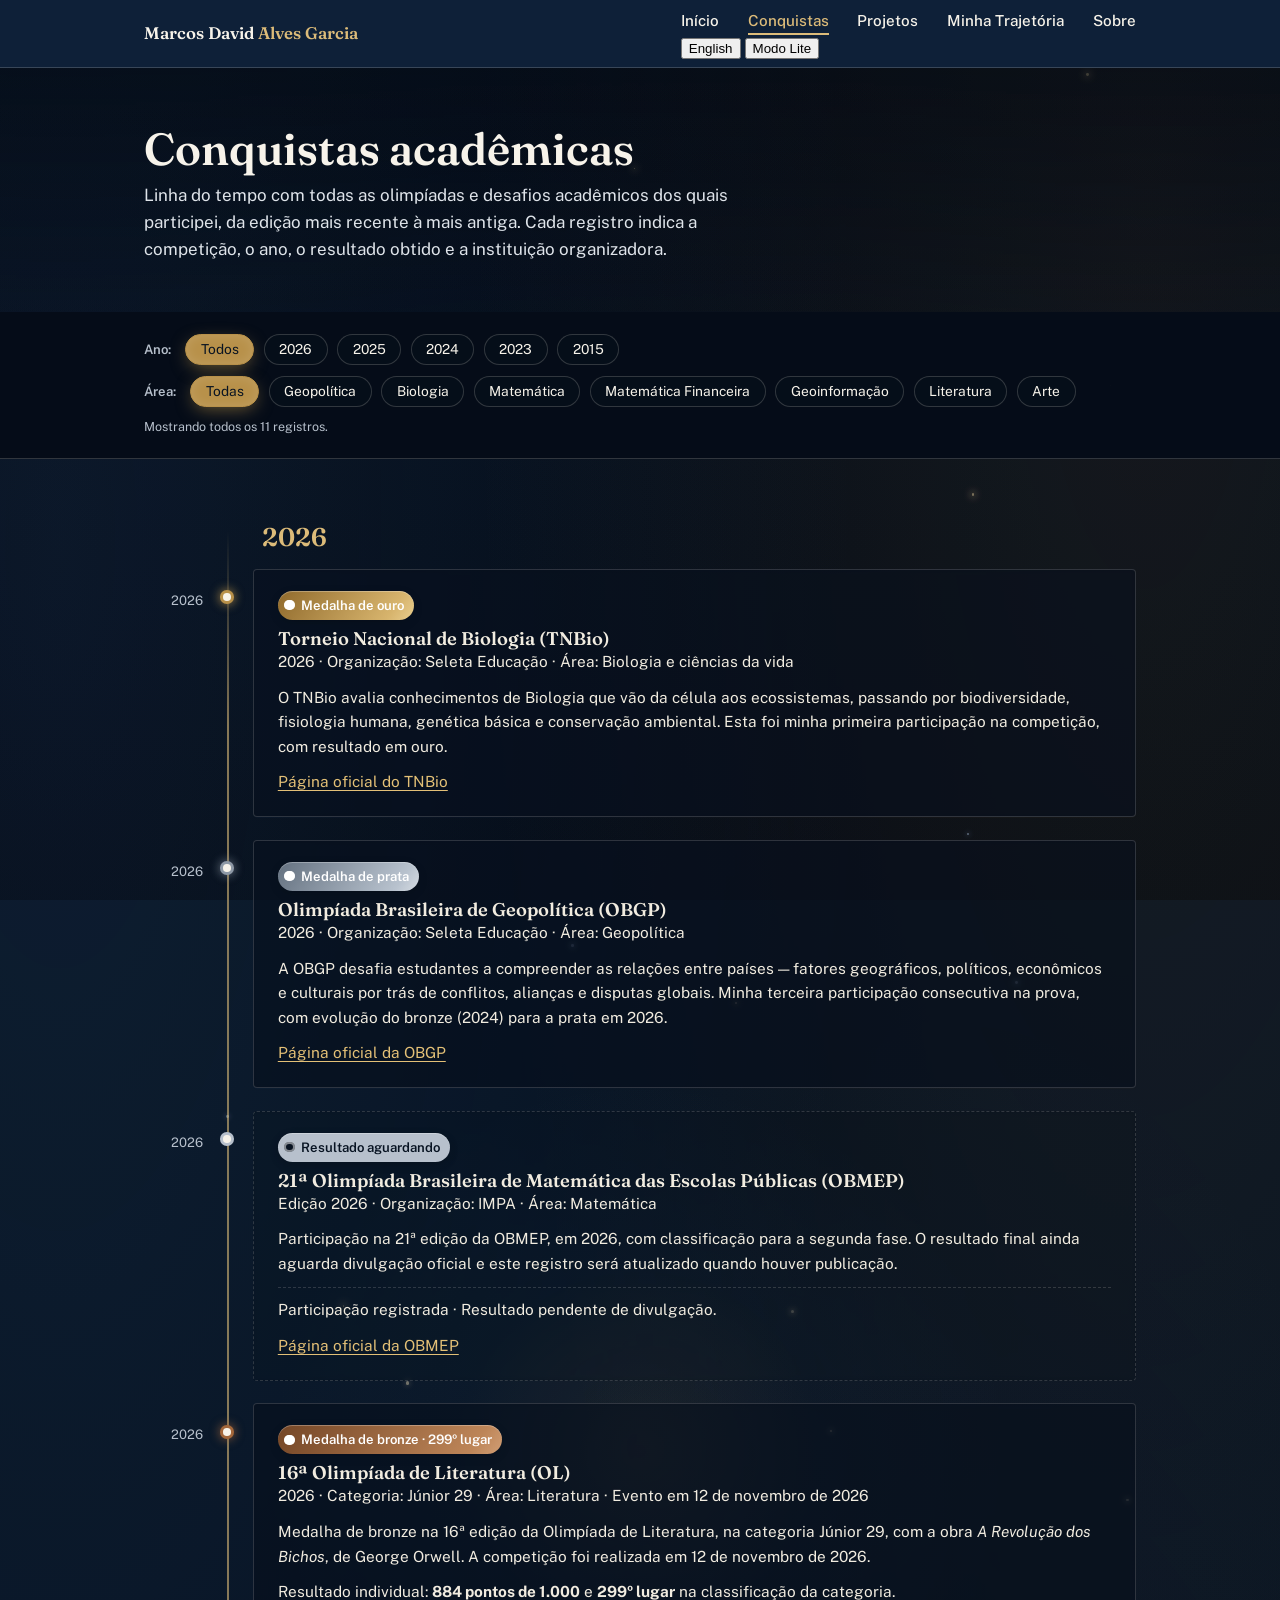
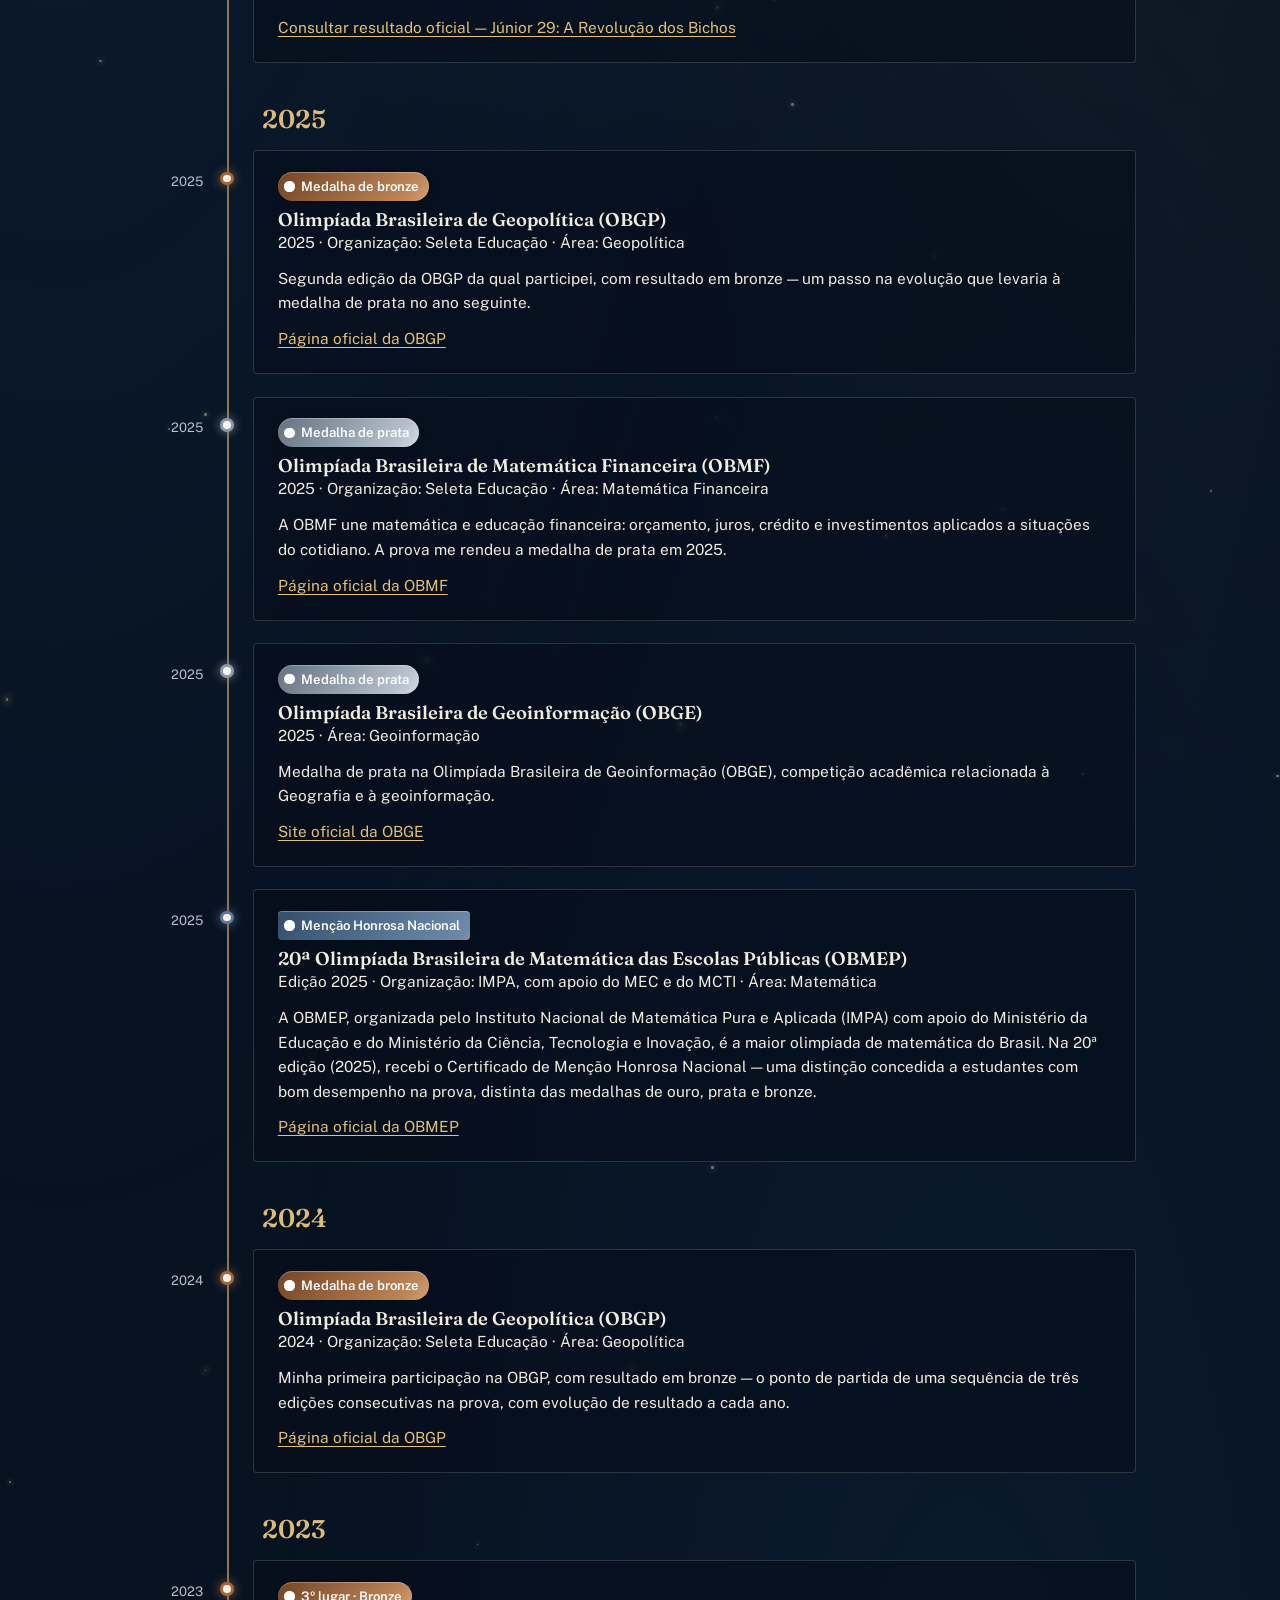
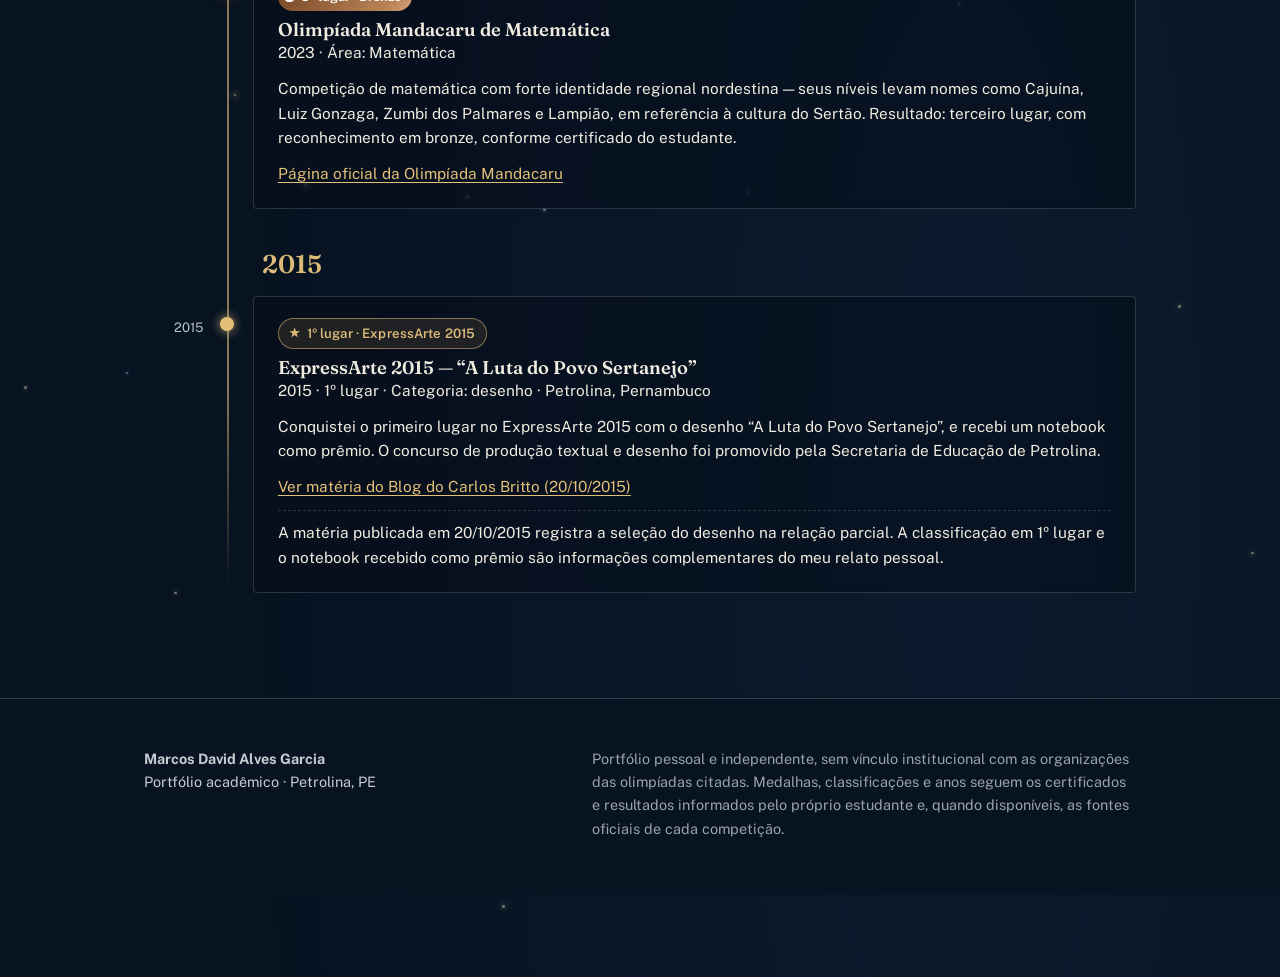
==== commit 28752bc9: "Add language and Lite mode controls to site menu" ====
--- a/conquistas/index.html
+++ b/conquistas/index.html
@@ -4,6 +4,7 @@
 <meta charset="UTF-8">
 <meta name="viewport" content="width=device-width, initial-scale=1.0">
 <title>Conquistas de Marcos David Alves Garcia | Medalhas em Olimpíadas Acadêmicas</title>
+<script src="../site-settings.js"></script>
 <meta name="description" content="Conheça as conquistas acadêmicas de Marcos David Alves Garcia: medalhas na OBGP, TNBio, OBMF, OBGE, Olimpíada Mandacaru e outras olimpíadas, de 2015 a 2026.">
 <link rel="canonical" href="https://davidgarcia15.github.io/marcosdavidalvesgarcia.github.io./conquistas/">
 
@@ -52,6 +53,10 @@
         <li><a href="../trajetoria/">Minha Trajetória</a></li>
         <li><a href="../sobre/">Sobre</a></li>
       </ul>
+      <div class="nav-preferences" role="group" aria-label="Preferências do site">
+        <button type="button" class="site-preference-btn" data-language-toggle>English</button>
+        <button type="button" class="site-preference-btn" data-lite-toggle>Modo Lite</button>
+      </div>
     </nav>
   </div>
 </header>
--- a/style.css
+++ b/style.css
@@ -818,19 +818,13 @@
 }
 
 .filters {
-  background: rgba(6, 13, 24, 0.86);
-  backdrop-filter: blur(10px);
+  /* Os filtros ficam no fluxo normal da página: não acompanham a rolagem. */
+  position: relative;
+  top: auto;
+  z-index: 1;
+  background: rgba(6, 13, 24, 0.96);
   border-bottom: 1px solid var(--border-on-navy);
   padding: 1.4rem 0;
-  position: sticky;
-  top: 4.2rem;
-  z-index: 50;
-}
-
-@media (max-width: 680px) {
-  .filters {
-    top: 0;
-  }
 }
 
 .filter-group {
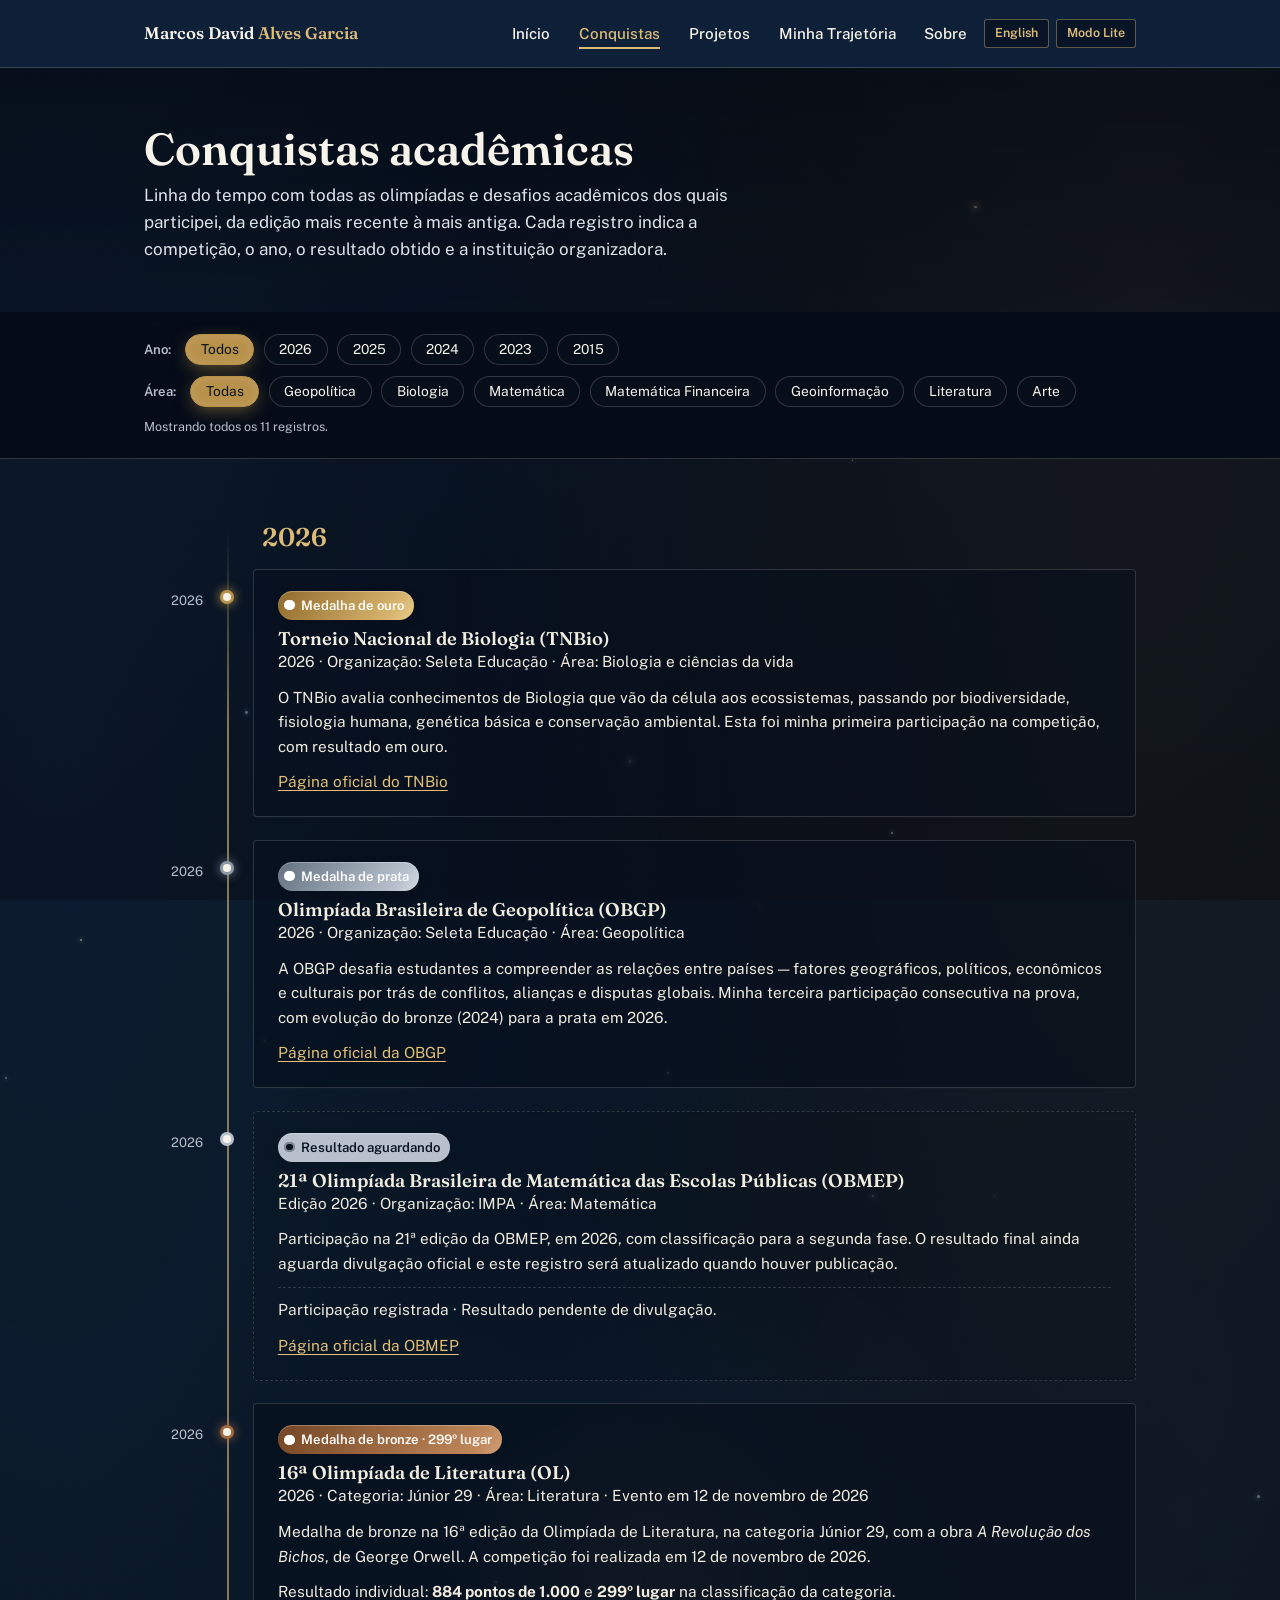
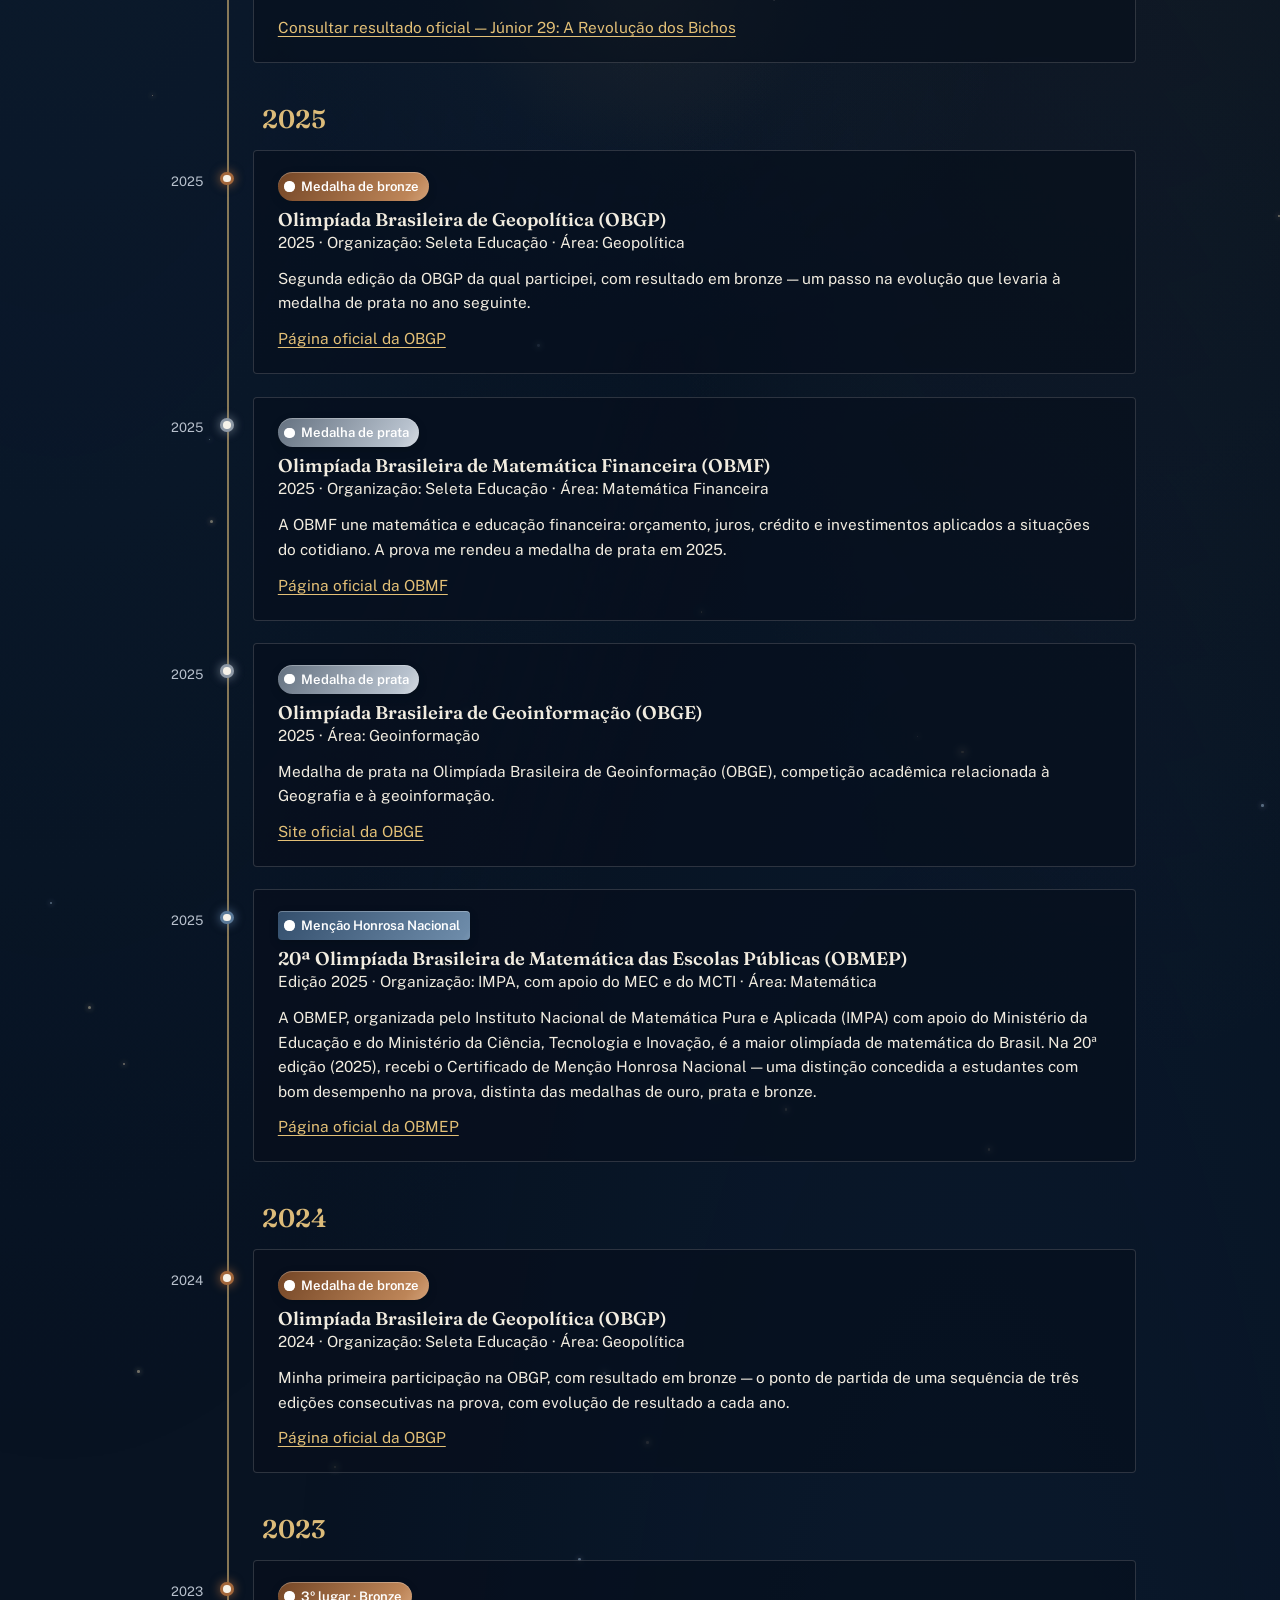
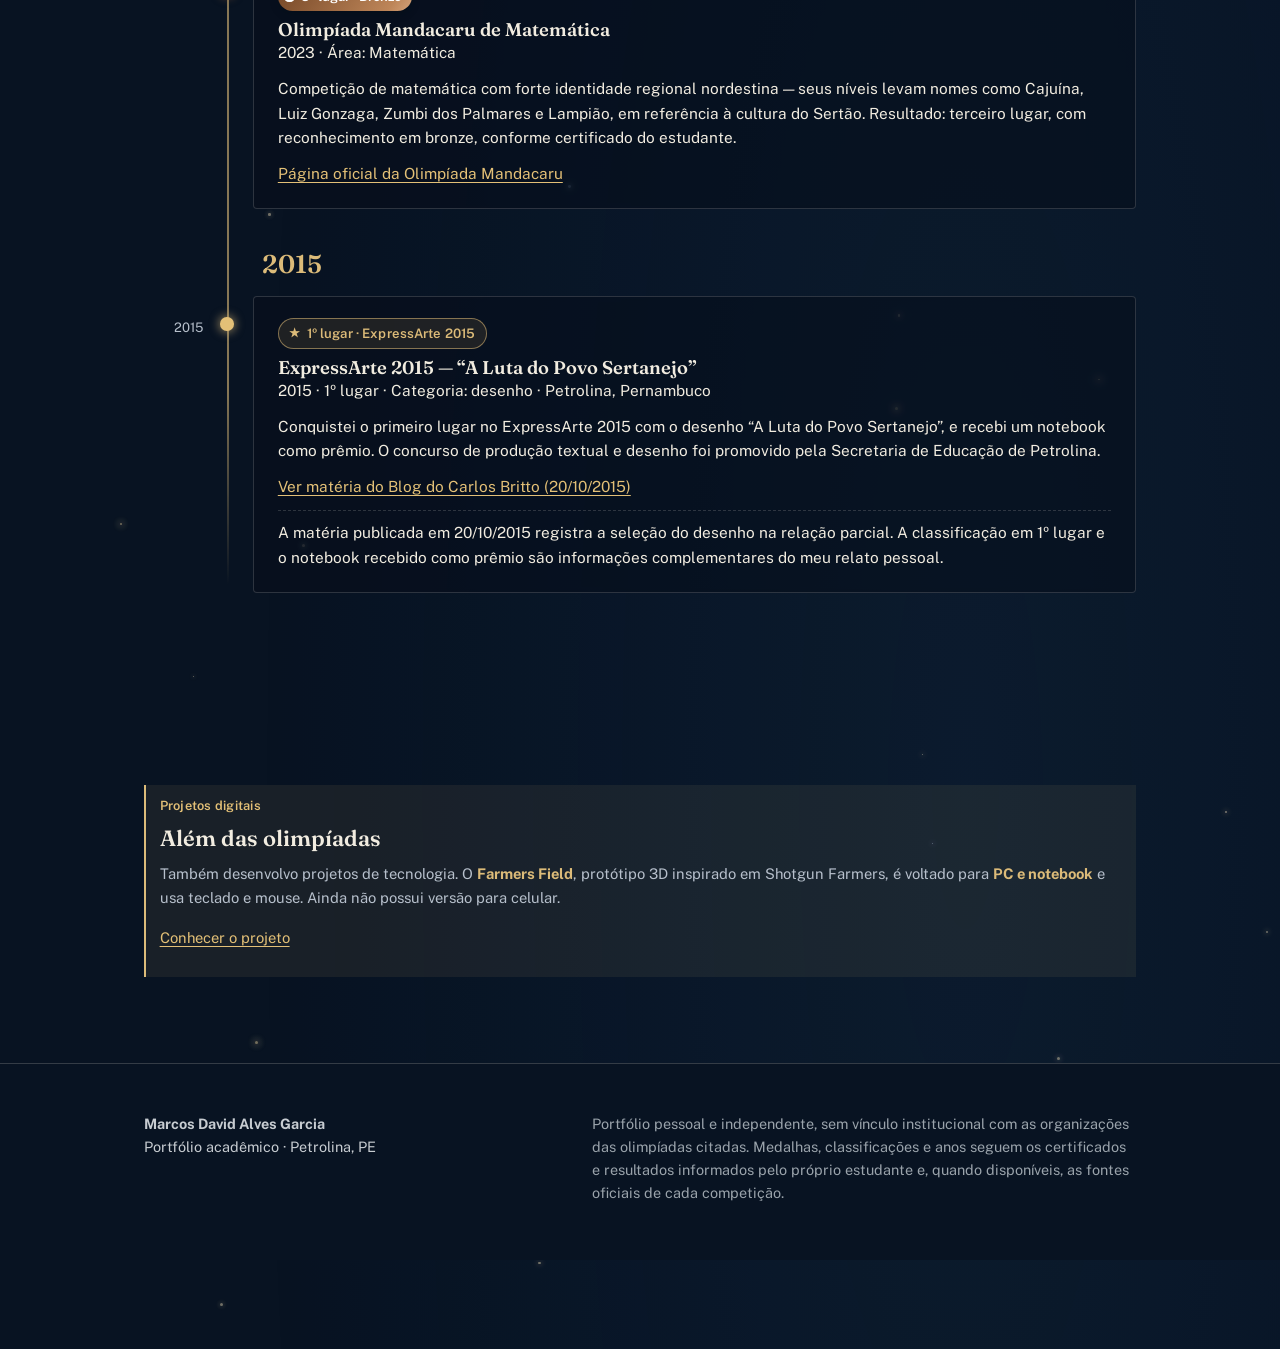
==== commit d31f62f3: "Clarify that Farmers Field is for PC and laptop on Achievements page" ====
--- a/conquistas/index.html
+++ b/conquistas/index.html
@@ -351,6 +351,17 @@
     </div>
   </section>
 
+  <section class="achievement-project-note">
+    <div class="wrap">
+      <div class="project-device-note">
+        <p class="section-label">Projetos digitais</p>
+        <h2>Além das olimpíadas</h2>
+        <p>Também desenvolvo projetos de tecnologia. O <strong>Farmers Field</strong>, protótipo 3D inspirado em Shotgun Farmers, é voltado para <strong>PC e notebook</strong> e usa teclado e mouse. Ainda não possui versão para celular.</p>
+        <p><a href="../projetos/">Conhecer o projeto</a></p>
+      </div>
+    </div>
+  </section>
+
 </main>
 
 <footer class="site-footer">
--- a/style.css
+++ b/style.css
@@ -1841,3 +1841,108 @@
     transition: none !important;
   }
 }
+
+
+/* ---------- Preferências do site: idioma e modo Lite ---------- */
+.main-nav {
+  display: flex;
+  align-items: center;
+  gap: 1.05rem;
+}
+.nav-preferences {
+  display: flex;
+  align-items: center;
+  gap: 0.45rem;
+  flex: 0 0 auto;
+}
+.site-preference-btn {
+  appearance: none;
+  border: 1px solid rgba(220, 187, 121, 0.42);
+  border-radius: 3px;
+  background: rgba(7, 16, 29, 0.62);
+  color: var(--gold-on-navy);
+  padding: 0.38rem 0.62rem;
+  font: 600 0.78rem var(--font-body);
+  line-height: 1.2;
+  cursor: pointer;
+  transition: background var(--speed), border-color var(--speed), color var(--speed);
+  white-space: nowrap;
+}
+.site-preference-btn:hover,
+.site-preference-btn[aria-pressed="true"] {
+  background: rgba(184, 145, 74, 0.2);
+  border-color: var(--gold-on-navy);
+  color: var(--cream);
+}
+.site-preference-btn:focus-visible {
+  outline: 3px solid var(--blue);
+  outline-offset: 3px;
+}
+@media (max-width: 900px) {
+  .nav-toggle { display: block; }
+  .site-header .wrap {
+    flex-wrap: wrap;
+    height: auto;
+    padding-top: 0.9rem;
+    padding-bottom: 0.9rem;
+  }
+  .main-nav {
+    display: none;
+    width: 100%;
+    padding: 0.7rem 0 0.25rem;
+    flex-direction: column;
+    align-items: stretch;
+    gap: 0.5rem;
+  }
+  .main-nav.is-open { display: flex; }
+  .main-nav ul { flex-direction: column; gap: 0; }
+  .main-nav a { display: block; padding: 0.65rem 0; }
+  .nav-preferences {
+    padding-top: 0.75rem;
+    border-top: 1px solid var(--border-on-navy);
+  }
+}
+html.site-lite {
+  scroll-behavior: auto !important;
+  --font-display: Georgia, "Times New Roman", serif;
+  --font-body: system-ui, -apple-system, BlinkMacSystemFont, "Segoe UI", sans-serif;
+}
+html.site-lite body {
+  background-image: linear-gradient(180deg, #0b192b 0%, #081322 100%) !important;
+  background-attachment: scroll !important;
+}
+html.site-lite .ambient-cosmos,
+html.site-lite .scroll-progress { display: none !important; }
+html.site-lite *,
+html.site-lite *::before,
+html.site-lite *::after {
+  animation: none !important;
+  transition: none !important;
+  backdrop-filter: none !important;
+  -webkit-backdrop-filter: none !important;
+  scroll-behavior: auto !important;
+  box-shadow: none !important;
+}
+html.site-lite .hero-inner,
+html.site-lite .reveal-item,
+html.site-lite .journey-card,
+html.site-lite .journey-heading,
+html.site-lite .journey-closing {
+  opacity: 1 !important;
+  transform: none !important;
+}
+html.site-lite .filters,
+html.site-lite .highlight-card,
+html.site-lite .achievement-card {
+  backdrop-filter: none !important;
+  -webkit-backdrop-filter: none !important;
+}
+.project-device-note {
+  margin: 0.9rem 0;
+  padding: 0.7rem 0.85rem;
+  border-left: 2px solid var(--gold-on-navy);
+  background: rgba(220, 187, 121, 0.08);
+  color: var(--ink-soft);
+  font-size: 0.92rem;
+}
+.project-device-note strong { color: var(--gold-on-navy); }
